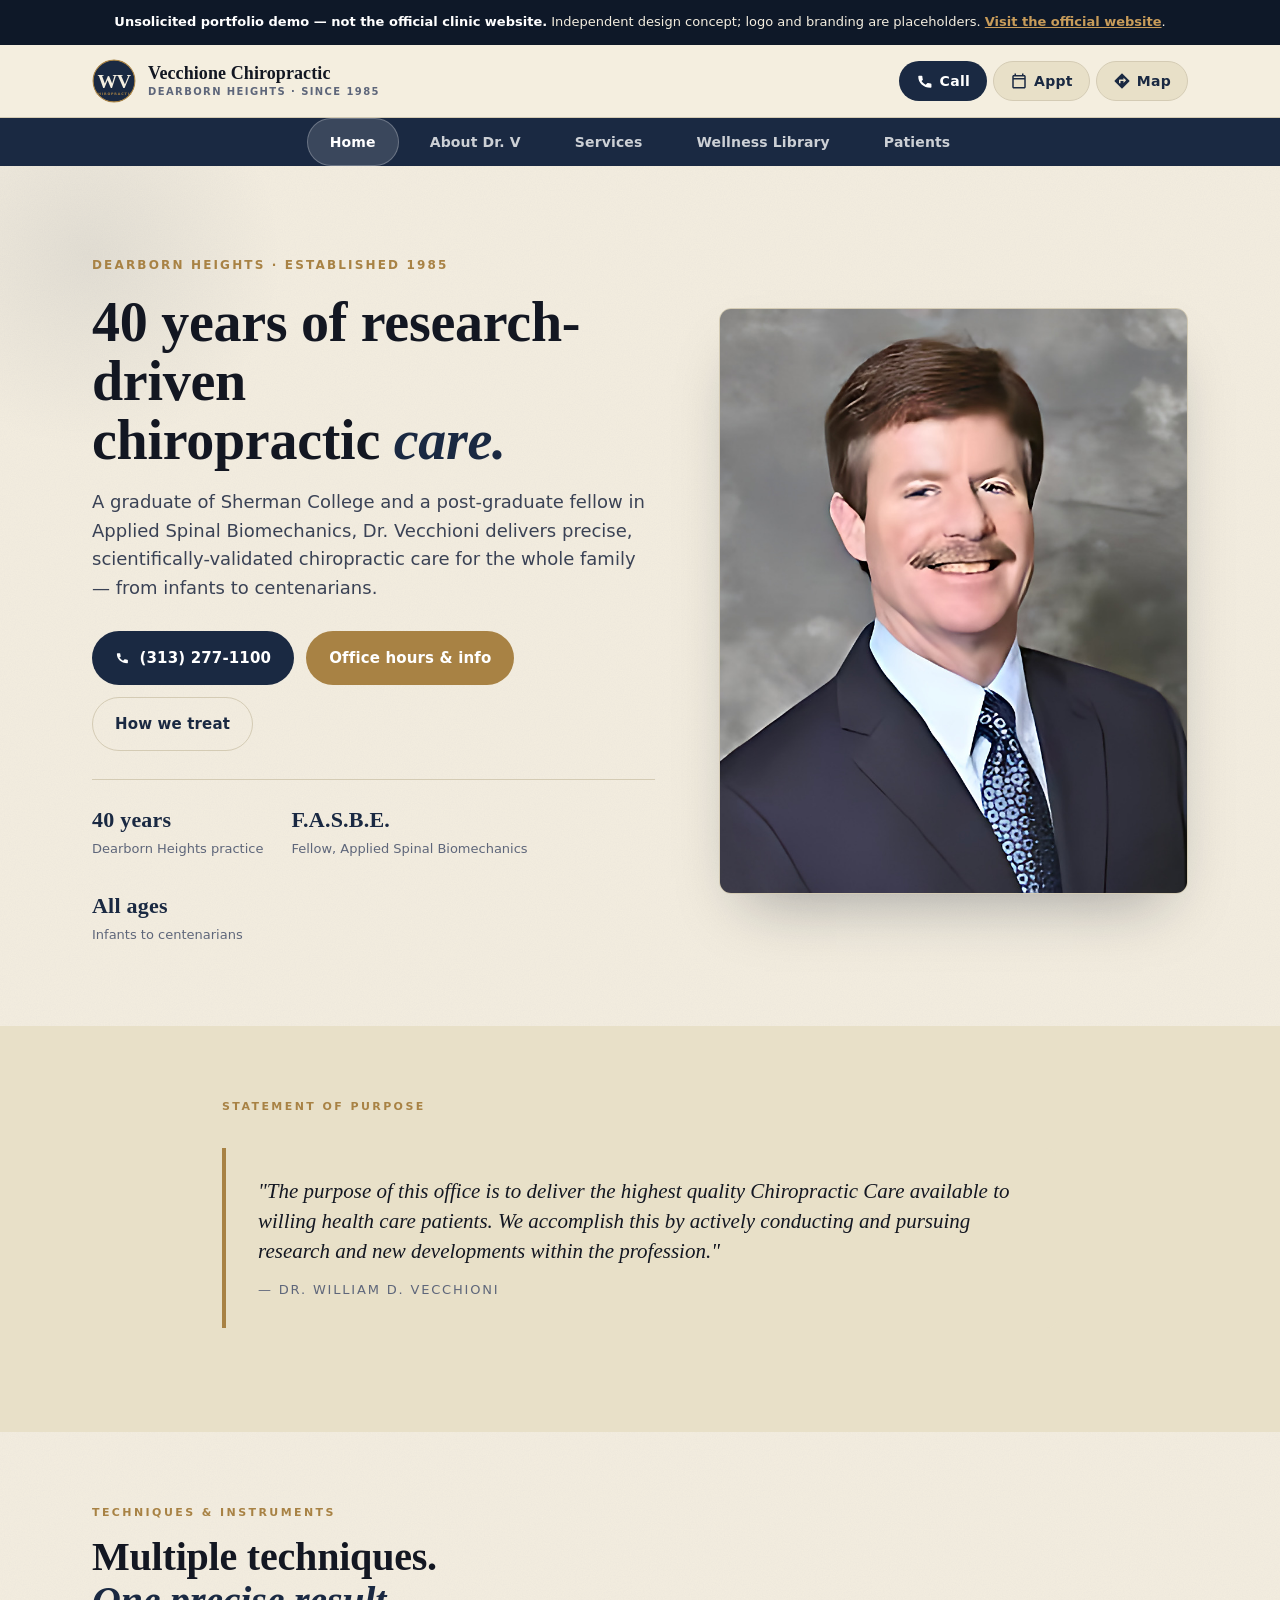
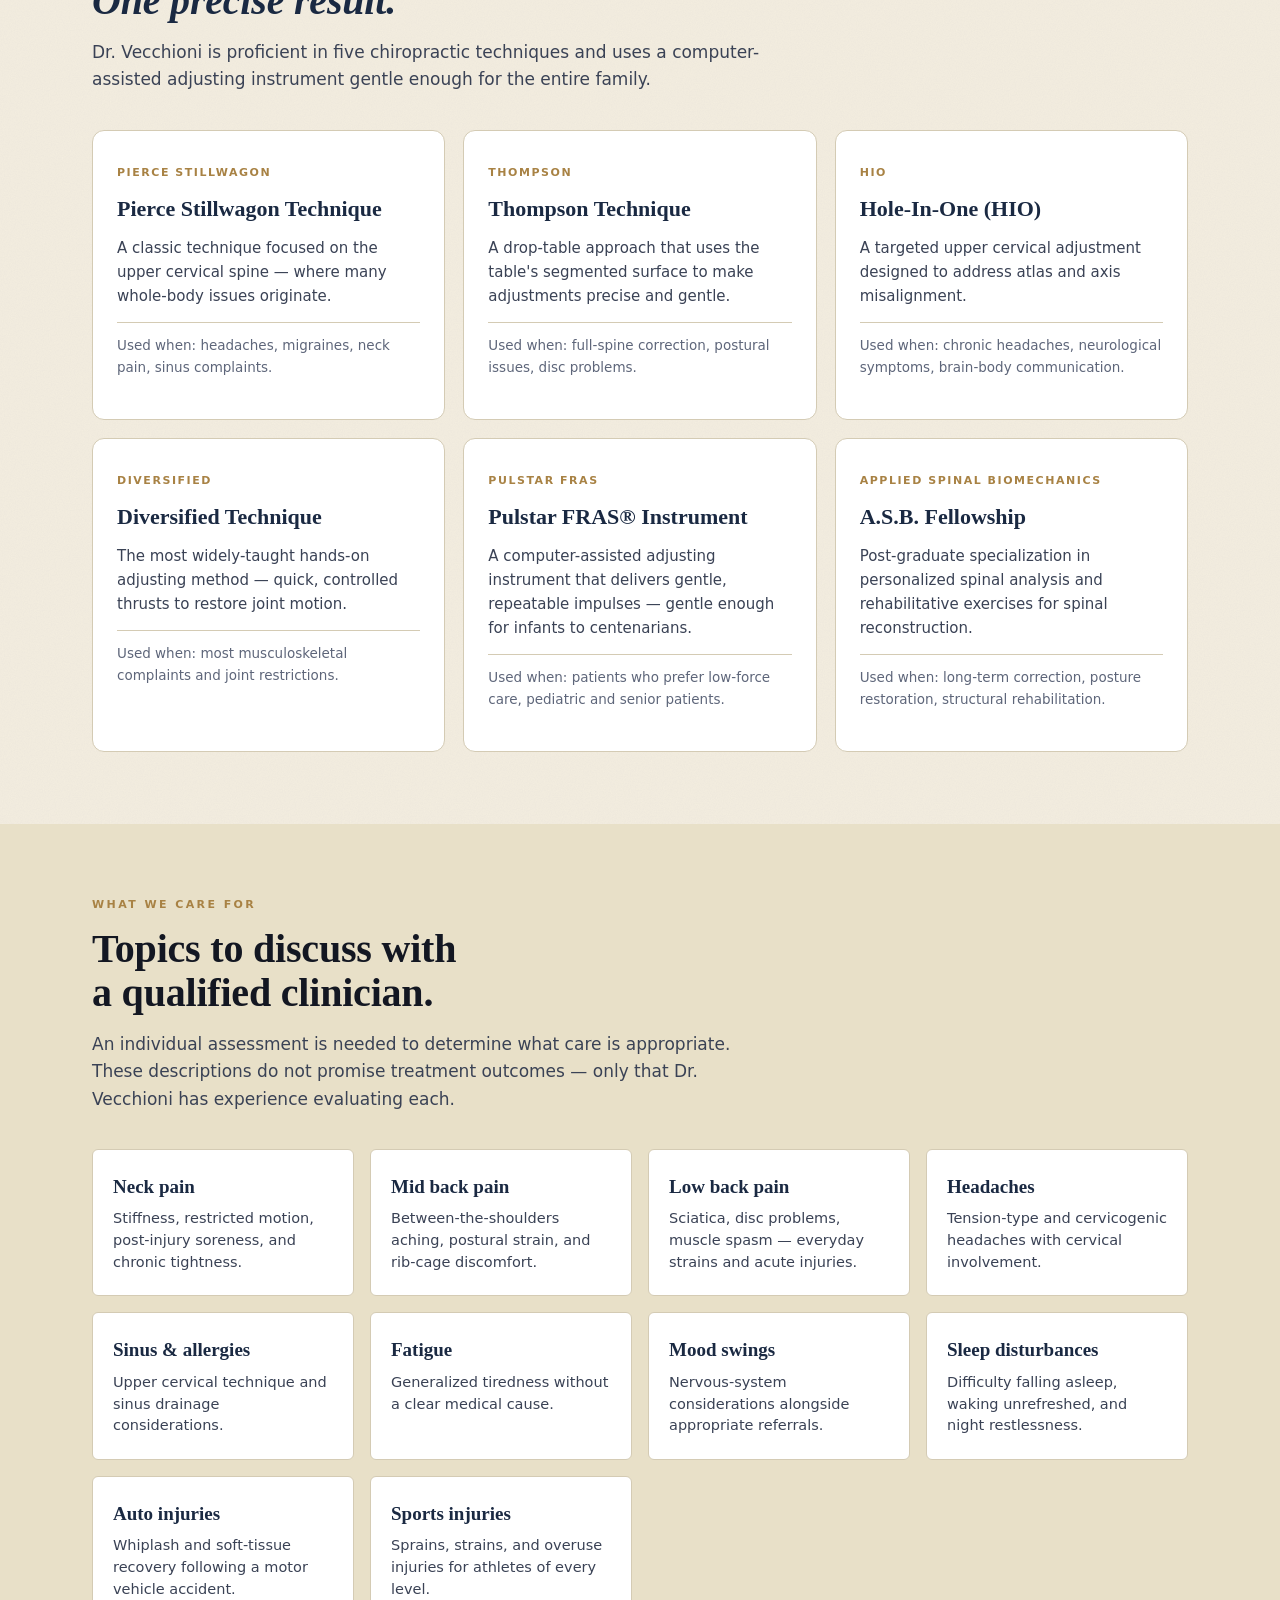
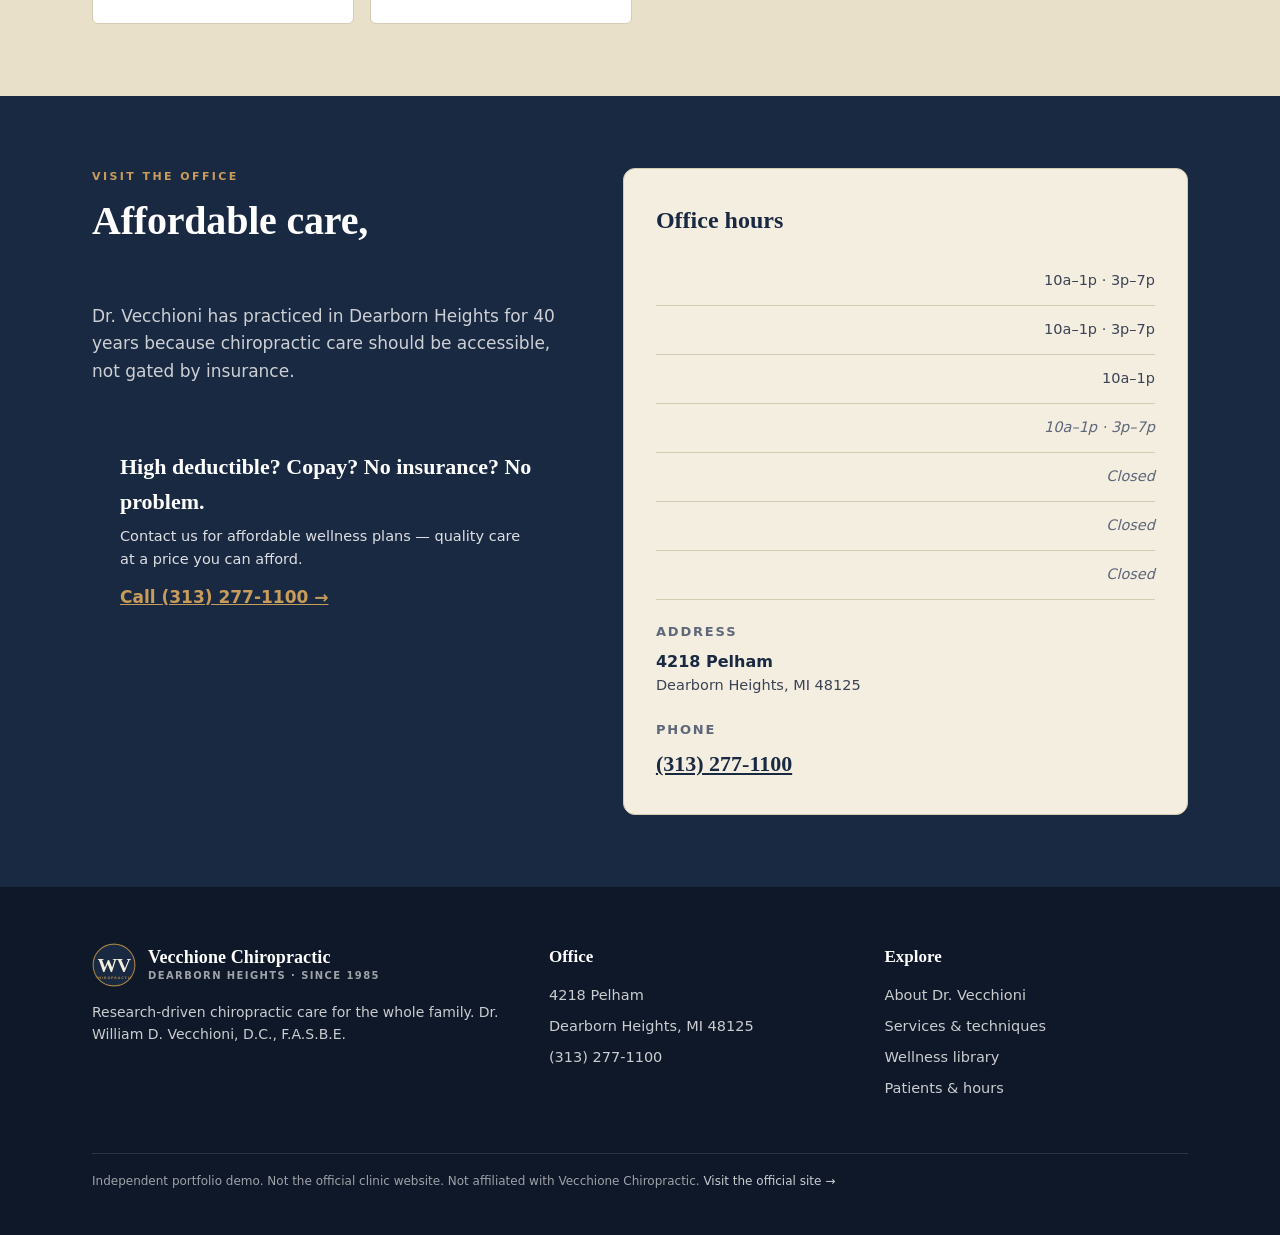
==== index.html @ 7ef725e2 "Initial commit: Vecchione Chiropractic portfolio demo (13 pages, sharpened portrait)" ====
<!DOCTYPE html>
<html lang="en">
<head>
<meta charset="UTF-8" />
<meta name="viewport" content="width=device-width, initial-scale=1, viewport-fit=cover" />
<meta name="theme-color" content="#1a2942" />
<meta name="robots" content="noindex, nofollow" />
<meta name="description" content="Unsolicited portfolio demo for Vecchione Chiropractic in Dearborn Heights. Dr. William D. Vecchioni, D.C., F.A.S.B.E. — 40 years of research-driven chiropractic care. Not the official clinic website." />
<meta property="og:title" content="Portfolio demo — Vecchione Chiropractic · 40 years in Dearborn Heights" />
<meta property="og:description" content="Independent, unsolicited design concept. Not the official clinic website. No appointment or health information is collected." />
<meta property="og:type" content="website" />
<title>Portfolio demo — Vecchione Chiropractic · Dearborn Heights</title>
<link rel="icon" href="assets/wv-monogram.svg" type="image/svg+xml" />

<script type="application/ld+json">
{
  "@context": "https://schema.org",
  "@type": "WebPage",
  "name": "Unsolicited portfolio demo — Vecchione Chiropractic",
  "description": "Independent, unsolicited design concept. Not the official clinic website.",
  "about": {
    "@type": "MedicalClinic",
    "name": "Vecchione Chiropractic Clinic",
    "url": "https://vecchionichiropractic.com/",
    "address": {
      "@type": "PostalAddress",
      "streetAddress": "4218 Pelham",
      "addressLocality": "Dearborn Heights",
      "addressRegion": "MI",
      "postalCode": "48125"
    },
    "telephone": "+1-313-277-1100",
    "founder": { "@type": "Person", "name": "William D. Vecchioni" }
  }
}
</script>

<link rel="stylesheet" href="assets/site.css" />
</head>
<body data-page="home">
<a class="skip-link" href="#main">Skip to main content</a>

<aside class="demo-banner">
  <strong>Unsolicited portfolio demo — not the official clinic website.</strong>
  Independent design concept; logo and branding are placeholders.
  <a href="https://vecchionichiropractic.com/">Visit the official website</a>.
</aside>

<header class="top">
  <div class="wrap">
    <a class="brand" href="index.html" aria-label="Vecchione Chiropractic, home">
      <img class="mark" src="assets/wv-monogram.svg" alt="Vecchione Chiropractic" width="44" height="44" />
      <span class="name">Vecchione Chiropractic<small>Dearborn Heights · Since 1985</small></span>
    </a>
    <nav class="header-icons" aria-label="Primary actions">
      <a class="hi primary" href="tel:+131****1100" aria-label="Call (313) 277-1100">
        <svg viewBox="0 0 24 24" aria-hidden="true"><path fill="currentColor" d="M6.6 10.8c1.4 2.7 3.6 4.9 6.3 6.3l2.1-2.1c.3-.3.7-.4 1-.2 1.1.4 2.4.6 3.6.6.6 0 1 .4 1 1V20c0 .6-.4 1-1 1C9.6 21 3 14.4 3 6c0-.6.4-1 1-1h3.5c.6 0 1 .4 1 1 0 1.3.2 2.5.6 3.6.1.4 0 .7-.2 1l-2.3 2.2z"/></svg>
        <span>Call</span>
      </a>
      <a class="hi" href="patient-resources.html" aria-label="Appointment information">
        <svg viewBox="0 0 24 24" aria-hidden="true"><path fill="currentColor" d="M19 4h-1V2h-2v2H8V2H6v2H5c-1.1 0-2 .9-2 2v14c0 1.1.9 2 2 2h14c1.1 0 2-.9 2-2V6c0-1.1-.9-2-2-2zm0 16H5V10h14v10zM5 8V6h14v2H5z"/></svg>
        <span>Appt</span>
      </a>
      <a class="hi" href="https://maps.google.com/?q=4218+Pelham+Dearborn+Heights+MI+48125" rel="noopener" aria-label="Directions">
        <svg viewBox="0 0 24 24" aria-hidden="true"><path fill="currentColor" d="M21.7 11.3l-9-9c-.4-.4-1-.4-1.4 0l-9 9c-.4.4-.4 1 0 1.4l9 9c.4.4 1 .4 1.4 0l9-9c.4-.4.4-1 0-1.4zM14 14.5V12h-4v3H8v-4c0-.6.4-1 1-1h5V7.5l3.5 3.5-3.5 3.5z"/></svg>
        <span>Map</span>
      </a>
    </nav>
  </div>
</header>

<nav class="topnav" aria-label="Sections">
  <div class="wrap">
    <a href="index.html" data-nav="home">Home</a>
    <a href="meet-the-doctor.html" data-nav="about">About Dr. V</a>
    <a href="services.html" data-nav="services">Services</a>
    <a href="library-index.html" data-nav="library">Wellness Library</a>
    <a href="patient-resources.html" data-nav="patients">Patients</a>
  </div>
</nav>

<main id="main" tabindex="-1">

<!-- HERO -->
<section class="hero" id="top">
  <div class="wrap">
    <div>
      <p class="eyebrow">Dearborn Heights · Established 1985</p>
      <h1>40 years of research-driven<br>chiropractic <em>care.</em></h1>
      <p class="lede">A graduate of Sherman College and a post-graduate fellow in Applied Spinal Biomechanics, Dr. Vecchioni delivers precise, scientifically-validated chiropractic care for the whole family — from infants to centenarians.</p>

      <div class="ctas">
        <a class="btn btn-call" href="tel:+131****1100">
          <svg viewBox="0 0 24 24" aria-hidden="true" style="width:1em;height:1em;vertical-align:-.18em;margin-right:.1em;fill:currentColor;"><path d="M6.6 10.8c1.4 2.7 3.6 4.9 6.3 6.3l2.1-2.1c.3-.3.7-.4 1-.2 1.1.4 2.4.6 3.6.6.6 0 1 .4 1 1V20c0 .6-.4 1-1 1C9.6 21 3 14.4 3 6c0-.6.4-1 1-1h3.5c.6 0 1 .4 1 1 0 1.3.2 2.5.6 3.6.1.4 0 .7-.2 1l-2.3 2.2z"/></svg>
          (313) 277-1100
        </a>
        <a class="btn btn-book" href="patient-resources.html">Office hours & info</a>
        <a class="btn btn-ghost" href="services.html">How we treat</a>
      </div>

      <div class="meta">
        <span><strong>40 years</strong>Dearborn Heights practice</span>
        <span><strong>F.A.S.B.E.</strong>Fellow, Applied Spinal Biomechanics</span>
        <span><strong>All ages</strong>Infants to centenarians</span>
      </div>
    </div>

    <figure class="portrait" aria-label="Dr. William D. Vecchioni, D.C., F.A.S.B.E.">
      <img src="assets/vecchioni-final.jpg" alt="Dr. William D. Vecchioni, D.C., F.A.S.B.E." width="800" height="1000" fetchpriority="high" />
    </figure>
  </div>
</section>

<!-- STATEMENT -->
<section class="alt">
  <div class="wrap" style="max-width:880px;">
    <p class="eyebrow">Statement of purpose</p>
    <div class="statement">
      "The purpose of this office is to deliver the highest quality Chiropractic Care available to willing health care patients. We accomplish this by actively conducting and pursuing research and new developments within the profession."
      <cite>— Dr. William D. Vecchioni</cite>
    </div>
  </div>
</section>

<!-- TECHNIQUES -->
<section>
  <div class="wrap">
    <p class="eyebrow">Techniques &amp; instruments</p>
    <h2>Multiple techniques.<br><em>One precise result.</em></h2>
    <p class="lede">Dr. Vecchioni is proficient in five chiropractic techniques and uses a computer-assisted adjusting instrument gentle enough for the entire family.</p>

    <div class="tech-grid">
      <article class="tech">
        <span class="tag">Pierce Stillwagon</span>
        <h3>Pierce Stillwagon Technique</h3>
        <p>A classic technique focused on the upper cervical spine — where many whole-body issues originate.</p>
        <p class="why">Used when: headaches, migraines, neck pain, sinus complaints.</p>
      </article>
      <article class="tech">
        <span class="tag">Thompson</span>
        <h3>Thompson Technique</h3>
        <p>A drop-table approach that uses the table's segmented surface to make adjustments precise and gentle.</p>
        <p class="why">Used when: full-spine correction, postural issues, disc problems.</p>
      </article>
      <article class="tech">
        <span class="tag">HIO</span>
        <h3>Hole-In-One (HIO)</h3>
        <p>A targeted upper cervical adjustment designed to address atlas and axis misalignment.</p>
        <p class="why">Used when: chronic headaches, neurological symptoms, brain-body communication.</p>
      </article>
      <article class="tech">
        <span class="tag">Diversified</span>
        <h3>Diversified Technique</h3>
        <p>The most widely-taught hands-on adjusting method — quick, controlled thrusts to restore joint motion.</p>
        <p class="why">Used when: most musculoskeletal complaints and joint restrictions.</p>
      </article>
      <article class="tech">
        <span class="tag">Pulstar FRAS</span>
        <h3>Pulstar FRAS® Instrument</h3>
        <p>A computer-assisted adjusting instrument that delivers gentle, repeatable impulses — gentle enough for infants to centenarians.</p>
        <p class="why">Used when: patients who prefer low-force care, pediatric and senior patients.</p>
      </article>
      <article class="tech">
        <span class="tag">Applied Spinal Biomechanics</span>
        <h3>A.S.B. Fellowship</h3>
        <p>Post-graduate specialization in personalized spinal analysis and rehabilitative exercises for spinal reconstruction.</p>
        <p class="why">Used when: long-term correction, posture restoration, structural rehabilitation.</p>
      </article>
    </div>
  </div>
</section>

<!-- CONDITIONS -->
<section class="alt" id="conditions">
  <div class="wrap">
    <p class="eyebrow">What we care for</p>
    <h2>Topics to discuss with<br>a qualified clinician.</h2>
    <p class="lede">An individual assessment is needed to determine what care is appropriate. These descriptions do not promise treatment outcomes — only that Dr. Vecchioni has experience evaluating each.</p>

    <div class="condition-grid">
      <article class="condition"><h3>Neck pain</h3><p>Stiffness, restricted motion, post-injury soreness, and chronic tightness.</p></article>
      <article class="condition"><h3>Mid back pain</h3><p>Between-the-shoulders aching, postural strain, and rib-cage discomfort.</p></article>
      <article class="condition"><h3>Low back pain</h3><p>Sciatica, disc problems, muscle spasm — everyday strains and acute injuries.</p></article>
      <article class="condition"><h3>Headaches</h3><p>Tension-type and cervicogenic headaches with cervical involvement.</p></article>
      <article class="condition"><h3>Sinus &amp; allergies</h3><p>Upper cervical technique and sinus drainage considerations.</p></article>
      <article class="condition"><h3>Fatigue</h3><p>Generalized tiredness without a clear medical cause.</p></article>
      <article class="condition"><h3>Mood swings</h3><p>Nervous-system considerations alongside appropriate referrals.</p></article>
      <article class="condition"><h3>Sleep disturbances</h3><p>Difficulty falling asleep, waking unrefreshed, and night restlessness.</p></article>
      <article class="condition"><h3>Auto injuries</h3><p>Whiplash and soft-tissue recovery following a motor vehicle accident.</p></article>
      <article class="condition"><h3>Sports injuries</h3><p>Sprains, strains, and overuse injuries for athletes of every level.</p></article>
    </div>
  </div>
</section>

<!-- VISIT -->
<section class="visit dark">
  <div class="wrap">
    <div>
      <p class="eyebrow">Visit the office</p>
      <h2>Affordable care,<br><em>regardless of coverage.</em></h2>
      <p class="lede">Dr. Vecchioni has practiced in Dearborn Heights for 40 years because chiropractic care should be accessible, not gated by insurance.</p>

      <div class="affordability">
        <strong>High deductible? Copay? No insurance? No problem.</strong>
        <p>Contact us for affordable wellness plans — quality care at a price you can afford.</p>
        <a href="tel:+131****1100">Call (313) 277-1100 →</a>
      </div>
    </div>

    <div class="hours-card">
      <h3>Office hours</h3>
      <div class="hours-row"><span class="day">Monday</span><span class="time">10a–1p · 3p–7p</span></div>
      <div class="hours-row"><span class="day">Tuesday</span><span class="time">10a–1p · 3p–7p</span></div>
      <div class="hours-row"><span class="day">Wednesday</span><span class="time">10a–1p</span></div>
      <div class="hours-row closed"><span class="day">Thursday</span><span class="time">10a–1p · 3p–7p</span></div>
      <div class="hours-row closed"><span class="day">Friday</span><span class="time">Closed</span></div>
      <div class="hours-row closed"><span class="day">Saturday</span><span class="time">Closed</span></div>
      <div class="hours-row closed"><span class="day">Sunday</span><span class="time">Closed</span></div>

      <p style="margin: 22px 0 6px; font-size: 13px; font-weight: 700; letter-spacing: .14em; text-transform: uppercase; color: var(--c-muted);">Address</p>
      <p style="margin: 0; font-size: 16px; color: var(--c-navy); font-weight: 700;">4218 Pelham</p>
      <p style="margin: 0; font-size: 14.5px; color: var(--c-ink-soft);">Dearborn Heights, MI 48125</p>

      <p style="margin: 22px 0 6px; font-size: 13px; font-weight: 700; letter-spacing: .14em; text-transform: uppercase; color: var(--c-muted);">Phone</p>
      <p style="margin: 0;"><a href="tel:+131****1100" style="font-family: var(--serif); font-size: 22px; font-weight: 600; color: var(--c-navy);">(313) 277-1100</a></p>
    </div>
  </div>
</section>

</main>

<footer>
  <div class="wrap">
    <div>
      <a class="brand" href="index.html" style="margin-bottom: 14px;">
        <img class="mark" src="assets/wv-monogram.svg" alt="" width="44" height="44" />
        <span class="name">Vecchione Chiropractic<small>Dearborn Heights · Since 1985</small></span>
      </a>
      <p style="margin: 14px 0 0; font-size: 14px;">Research-driven chiropractic care for the whole family. Dr. William D. Vecchioni, D.C., F.A.S.B.E.</p>
    </div>
    <div>
      <h4>Office</h4>
      <ul>
        <li>4218 Pelham</li>
        <li>Dearborn Heights, MI 48125</li>
        <li><a href="tel:+131****1100">(313) 277-1100</a></li>
      </ul>
    </div>
    <div>
      <h4>Explore</h4>
      <ul>
        <li><a href="meet-the-doctor.html">About Dr. Vecchioni</a></li>
        <li><a href="services.html">Services &amp; techniques</a></li>
        <li><a href="library-index.html">Wellness library</a></li>
        <li><a href="patient-resources.html">Patients &amp; hours</a></li>
      </ul>
    </div>
    <p class="small">Independent portfolio demo. Not the official clinic website. Not affiliated with Vecchione Chiropractic. <a href="https://vecchionichiropractic.com/">Visit the official site →</a></p>
  </div>
</footer>

</body>
</html>
---- assets/site.css ----
/* ===========================================================
   VECCHIONE CHIROPRACTIC — portfolio demo
   Palette: navy + cream + brass
   Idea: research-forward, clinical precision, warm heritage tone.
   =========================================================== */
:root {
  --c-navy:        #1a2942;
  --c-navy-deep:   #0e1828;
  --c-navy-soft:   #2c3e60;
  --c-cream:       #f4eee0;
  --c-cream-2:     #e8e0c8;
  --c-cream-3:     #d8ceac;
  --c-ink:         #131722;
  --c-ink-soft:    #3a4255;
  --c-muted:       #5e667a;
  --c-line:        #d4cbb4;
  --c-brass:       #a88244;
  --c-brass-light: #c89c5a;
  --c-rust:        #9c4423;
  --r: 6px;
  --r-lg: 12px;
  --max: 1140px;
  --serif: "Cormorant Garamond", "Garamond", Georgia, serif;
  --sans:  "Inter", -apple-system, BlinkMacSystemFont, "Segoe UI", system-ui, sans-serif;
}
* { box-sizing: border-box; }
html { -webkit-text-size-adjust: 100%; scroll-behavior: smooth; }
body {
  margin: 0;
  font-family: var(--sans);
  background: var(--c-cream);
  color: var(--c-ink);
  line-height: 1.6;
  font-size: 17px;
  background-image: url("data:image/svg+xml;utf8,<svg xmlns='http://www.w3.org/2000/svg' width='240' height='240'><filter id='n'><feTurbulence type='fractalNoise' baseFrequency='0.85' numOctaves='2' stitchTiles='stitch'/><feColorMatrix values='0 0 0 0 0.10 0 0 0 0 0.10 0 0 0 0 0.14 0 0 0 0.04 0'/></filter><rect width='240' height='240' filter='url(%23n)'/></svg>");
}
img { max-width: 100%; height: auto; display: block; }
a { color: var(--c-navy); }
button { font: inherit; cursor: pointer; }

.wrap { max-width: var(--max); margin: 0 auto; padding: 0 22px; }

/* ===========================================================
   Header — phone-CTA visible up top
   =========================================================== */
header.top {
  background: var(--c-cream);
  border-bottom: 1px solid var(--c-line);
  position: sticky; top: 0; z-index: 50;
  backdrop-filter: blur(8px);
  -webkit-backdrop-filter: blur(8px);
  background: rgba(244, 238, 224, 0.94);
}
header.top .wrap {
  display: flex; align-items: center; justify-content: space-between;
  padding: 14px 22px;
  gap: 14px;
}
.brand { display: flex; align-items: center; gap: 12px; text-decoration: none; color: var(--c-ink); min-width: 0; }
.brand .name {
  font-family: var(--serif);
  font-size: 18px;
  font-weight: 600;
  line-height: 1.05;
  letter-spacing: .005em;
}
.brand .name small {
  display: block;
  font-family: var(--sans);
  font-size: 10px;
  font-weight: 700;
  letter-spacing: .14em;
  text-transform: uppercase;
  color: var(--c-muted);
  margin-top: 4px;
}
.brand .mark { flex-shrink: 0; border-radius: 50%; }

/* Header action icons (Call / Appt / Map) — slim pill row on mobile */
.header-icons { display: flex; gap: 6px; align-items: center; }
.hi {
  display: inline-flex; align-items: center; gap: 6px;
  padding: 8px 12px;
  border-radius: 999px;
  background: var(--c-cream-2);
  border: 1px solid var(--c-line);
  color: var(--c-navy);
  text-decoration: none;
  font-weight: 700;
  font-size: 13px;
  letter-spacing: .02em;
  white-space: nowrap;
  transition: background .12s ease, transform .12s ease;
}
.hi:hover { background: var(--c-cream-3); }
.hi:active { transform: translateY(1px); }
.hi.primary { background: var(--c-navy); color: #fff; border-color: transparent; }
.hi.primary:hover { background: var(--c-navy-deep); }
.hi svg { width: 16px; height: 16px; display: block; }
.hi span { line-height: 1; }
@media (min-width: 540px) {
  .hi { padding: 10px 16px; font-size: 14px; }
  .hi svg { width: 18px; height: 18px; }
}

/* ===========================================================
   Top nav — navy pills below the header
   =========================================================== */
.topnav {
  background: var(--c-navy);
  color: #fff;
}
.topnav .wrap {
  display: flex;
  align-items: center;
  justify-content: center;
  gap: 4px;
  padding: 0 22px;
  flex-wrap: wrap;
}
.topnav a[data-nav] {
  display: inline-block;
  padding: 10px 18px;
  margin: 0 2px;
  border-radius: 999px;
  font-weight: 600;
  font-size: 13.5px;
  letter-spacing: .01em;
  color: rgba(255,255,255,.78);
  text-decoration: none;
  border: 1px solid transparent;
  transition: background .12s ease, color .12s ease;
}
.topnav a[data-nav]:hover { color: #fff; background: rgba(255,255,255,.08); }
@media (min-width: 760px) {
  .topnav a[data-nav] { padding: 12px 22px; font-size: 14px; }
}
body[data-page="home"] .topnav a[data-nav="home"],
body[data-page="about"] .topnav a[data-nav="about"],
body[data-page="services"] .topnav a[data-nav="services"],
body[data-page="conditions"] .topnav a[data-nav="conditions"],
body[data-page="library"] .topnav a[data-nav="library"],
body[data-page="patients"] .topnav a[data-nav="patients"] {
  color: #fff;
  background: rgba(255,255,255,.14);
  border-color: rgba(255,255,255,.25);
}

/* ===========================================================
   Hero — patient pain point, click-to-call, doctor portrait
   =========================================================== */
.hero {
  padding: 64px 0 50px;
  position: relative;
  overflow: hidden;
}
.hero::before {
  content: "";
  position: absolute;
  top: -120px; left: -120px;
  width: 420px; height: 420px;
  background: radial-gradient(circle, rgba(26,41,66,0.08), transparent 65%);
  pointer-events: none;
}
.hero .wrap {
  display: grid; gap: 50px;
  align-items: center;
  position: relative;
}
@media (min-width: 880px) {
  .hero .wrap { grid-template-columns: 1.2fr 1fr; gap: 64px; }
  .hero { padding: 90px 0 80px; }
}
.hero .eyebrow {
  font-size: 12px; font-weight: 700;
  letter-spacing: .18em; text-transform: uppercase;
  color: var(--c-brass);
  margin: 0 0 18px;
}
.hero h1 {
  font-family: var(--serif);
  font-weight: 600;
  font-size: clamp(36px, 5.5vw, 56px);
  line-height: 1.05;
  margin: 0 0 18px;
  color: var(--c-ink);
  letter-spacing: -.005em;
}
.hero h1 em { font-style: italic; color: var(--c-navy); }
.hero .lede {
  font-size: 18px;
  color: var(--c-ink-soft);
  margin: 0 0 28px;
  max-width: 36em;
}
.ctas {
  display: flex; flex-wrap: wrap; gap: 12px;
  margin-bottom: 28px;
}
.btn {
  display: inline-flex; align-items: center; gap: 8px;
  padding: 14px 22px;
  border-radius: 999px;
  font-weight: 700;
  font-size: 15px;
  letter-spacing: .01em;
  text-decoration: none;
  border: 1px solid transparent;
  transition: background .12s ease, transform .12s ease, color .12s ease, border-color .12s ease;
}
.btn:active { transform: translateY(1px); }
.btn-call { background: var(--c-navy); color: #fff; }
.btn-call:hover { background: var(--c-navy-deep); }
.btn-book { background: var(--c-brass); color: #fff; }
.btn-book:hover { background: var(--c-rust); }
.btn-ghost { background: transparent; color: var(--c-navy); border-color: var(--c-line); }
.btn-ghost:hover { background: var(--c-cream-2); border-color: var(--c-cream-3); }

.meta {
  display: flex; gap: 28px; flex-wrap: wrap;
  padding-top: 22px;
  border-top: 1px solid var(--c-line);
  margin-top: 8px;
}
.meta span { display: block; font-size: 13px; color: var(--c-muted); }
.meta strong {
  display: block;
  font-family: var(--serif);
  font-size: 22px;
  font-weight: 600;
  color: var(--c-navy);
  margin-bottom: 2px;
  letter-spacing: .01em;
}

.portrait {
  margin: 0;
  border-radius: var(--r-lg);
  overflow: hidden;
  border: 1px solid var(--c-line);
  background: var(--c-cream-2);
  box-shadow: 0 30px 60px -25px rgba(14, 24, 40, 0.35);
}
.portrait img { width: 100%; height: 100%; object-fit: cover; aspect-ratio: 4 / 5; }

/* ===========================================================
   Generic section
   =========================================================== */
section { padding: 72px 0; }
section.alt { background: var(--c-cream-2); }
section.dark { background: var(--c-navy); color: var(--c-cream); }
section.dark h2 { color: #fff; }
section.dark .eyebrow { color: var(--c-brass-light); }
section.dark .lede { color: rgba(255,255,255,.78); }

.eyebrow {
  font-size: 11px; font-weight: 700;
  letter-spacing: .22em; text-transform: uppercase;
  color: var(--c-brass);
  margin: 0 0 14px;
}
h2 {
  font-family: var(--serif);
  font-weight: 600;
  font-size: clamp(28px, 3.6vw, 40px);
  line-height: 1.1;
  margin: 0 0 16px;
  letter-spacing: -.005em;
}
h2 em { font-style: italic; color: var(--c-navy); }
.lede {
  font-size: 17px;
  color: var(--c-ink-soft);
  margin: 0 0 36px;
  max-width: 40em;
}

/* ===========================================================
   Conditions grid
   =========================================================== */
.condition-grid {
  display: grid;
  grid-template-columns: repeat(2, 1fr);
  gap: 16px;
}
@media (min-width: 720px) { .condition-grid { grid-template-columns: repeat(3, 1fr); } }
@media (min-width: 980px) { .condition-grid { grid-template-columns: repeat(4, 1fr); } }
.condition {
  background: #fff;
  border: 1px solid var(--c-line);
  border-radius: var(--r);
  padding: 22px 20px;
  transition: border-color .12s ease, transform .12s ease;
}
.condition:hover { border-color: var(--c-brass); transform: translateY(-2px); }
.condition h3 {
  margin: 0 0 6px;
  font-family: var(--serif);
  font-size: 19px;
  font-weight: 600;
  color: var(--c-navy);
}
.condition p {
  margin: 0;
  font-size: 14.5px;
  color: var(--c-ink-soft);
  line-height: 1.5;
}

/* ===========================================================
   Technique cards (services)
   =========================================================== */
.tech-grid {
  display: grid;
  grid-template-columns: 1fr;
  gap: 18px;
}
@media (min-width: 720px) { .tech-grid { grid-template-columns: repeat(2, 1fr); } }
@media (min-width: 980px) { .tech-grid { grid-template-columns: repeat(3, 1fr); } }
.tech {
  background: #fff;
  border: 1px solid var(--c-line);
  border-radius: var(--r-lg);
  padding: 26px 24px;
}
.tech .tag {
  display: inline-block;
  font-size: 11px; font-weight: 700;
  letter-spacing: .14em; text-transform: uppercase;
  color: var(--c-brass);
  margin-bottom: 10px;
}
.tech h3 {
  margin: 0 0 10px;
  font-family: var(--serif);
  font-size: 22px;
  font-weight: 600;
  color: var(--c-navy);
}
.tech p { margin: 0 0 14px; color: var(--c-ink-soft); font-size: 15px; }
.tech .why {
  font-size: 13.5px;
  color: var(--c-muted);
  border-top: 1px solid var(--c-line);
  padding-top: 12px;
  margin-top: 12px;
}

/* ===========================================================
   Visit / hours block
   =========================================================== */
.visit .wrap { display: grid; gap: 40px; align-items: start; }
@media (min-width: 880px) {
  .visit .wrap { grid-template-columns: 1fr 1.2fr; gap: 60px; align-items: start; }
}
.hours-card {
  background: var(--c-cream);
  border: 1px solid var(--c-line);
  border-radius: var(--r-lg);
  padding: 32px;
}
.hours-card h3 {
  margin: 0 0 18px;
  font-family: var(--serif);
  font-size: 24px;
  font-weight: 600;
  color: var(--c-navy);
}
.hours-row {
  display: flex; justify-content: space-between; align-items: center;
  padding: 12px 0;
  border-bottom: 1px solid var(--c-line);
}
.hours-row:last-child { border-bottom: 0; }
.hours-row .day { font-weight: 700; font-size: 15px; }
.hours-row .time { font-size: 14.5px; color: var(--c-ink-soft); }
.hours-row.closed .time { color: var(--c-muted); font-style: italic; }
.affordability {
  background: var(--c-navy);
  color: #fff;
  border-radius: var(--r-lg);
  padding: 28px;
  margin-top: 24px;
}
.affordability strong {
  display: block;
  font-family: var(--serif);
  font-size: 22px;
  margin-bottom: 6px;
}
.affordability p { margin: 0 0 12px; color: rgba(255,255,255,.85); font-size: 14.5px; }
.affordability a { color: var(--c-brass-light); font-weight: 700; }

/* ===========================================================
   Wellness library — landing
   =========================================================== */
.lib-grid {
  display: grid;
  grid-template-columns: repeat(2, 1fr);
  gap: 14px;
}
@media (min-width: 720px) { .lib-grid { grid-template-columns: repeat(3, 1fr); } }
@media (min-width: 980px) { .lib-grid { grid-template-columns: repeat(4, 1fr); } }
.lib-card {
  display: block;
  text-decoration: none;
  color: var(--c-ink);
  background: #fff;
  border: 1px solid var(--c-line);
  border-radius: var(--r);
  padding: 22px 20px;
  transition: border-color .12s ease, transform .12s ease;
}
.lib-card:hover { border-color: var(--c-brass); transform: translateY(-2px); }
.lib-card .topic { font-size: 11px; font-weight: 700; letter-spacing: .14em; text-transform: uppercase; color: var(--c-muted); margin-bottom: 8px; }
.lib-card h3 { margin: 0 0 6px; font-family: var(--serif); font-size: 18px; font-weight: 600; color: var(--c-navy); }
.lib-card p { margin: 0; font-size: 13.5px; color: var(--c-ink-soft); line-height: 1.45; }

/* ===========================================================
   Library page (single topic)
   =========================================================== */
.topic-hero {
  padding: 64px 0 36px;
  background: var(--c-cream);
  border-bottom: 1px solid var(--c-line);
}
.topic-hero .eyebrow { color: var(--c-brass); }
.topic-hero h1 {
  font-family: var(--serif);
  font-weight: 600;
  font-size: clamp(32px, 4.5vw, 44px);
  margin: 0 0 12px;
  color: var(--c-ink);
}
.topic-body { padding: 56px 0; }
.topic-body .wrap {
  display: grid;
  gap: 40px;
}
@media (min-width: 880px) {
  .topic-body .wrap { grid-template-columns: 1.4fr 1fr; gap: 60px; align-items: start; }
}
.topic-body h2 {
  font-family: var(--serif);
  font-size: 24px;
  margin: 28px 0 10px;
}
.topic-body h2:first-child { margin-top: 0; }
.topic-body p { font-size: 16px; color: var(--c-ink-soft); margin: 0 0 16px; }
.topic-body ul { padding-left: 18px; }
.topic-body li { margin-bottom: 8px; font-size: 16px; color: var(--c-ink-soft); }

.aside {
  background: #fff;
  border: 1px solid var(--c-line);
  border-radius: var(--r-lg);
  padding: 28px;
  position: sticky;
  top: 110px;
}
.aside h3 {
  font-family: var(--serif);
  font-size: 20px;
  font-weight: 600;
  margin: 0 0 8px;
  color: var(--c-navy);
}
.aside p { font-size: 14.5px; color: var(--c-ink-soft); margin: 0 0 18px; }

/* ===========================================================
   About / Meet the Doctor
   =========================================================== */
.about-hero {
  padding: 64px 0;
  background: var(--c-cream);
  border-bottom: 1px solid var(--c-line);
}
.about-hero .wrap {
  display: grid;
  gap: 40px;
  align-items: center;
}
@media (min-width: 880px) {
  .about-hero .wrap { grid-template-columns: 1fr 1.2fr; gap: 64px; }
}
.about-hero .portrait { aspect-ratio: 4 / 5; }
.about-hero h1 {
  font-family: var(--serif);
  font-weight: 600;
  font-size: clamp(32px, 4.5vw, 44px);
  margin: 8px 0 18px;
  color: var(--c-ink);
}
.about-hero .credentials {
  font-family: var(--sans);
  font-size: 13px;
  font-weight: 700;
  letter-spacing: .14em;
  text-transform: uppercase;
  color: var(--c-brass);
}
.about-hero p { font-size: 16.5px; color: var(--c-ink-soft); margin: 0 0 16px; }

.creds-grid {
  display: grid;
  grid-template-columns: 1fr;
  gap: 12px;
  margin-top: 22px;
}
@media (min-width: 720px) { .creds-grid { grid-template-columns: repeat(2, 1fr); } }
.cred {
  background: #fff;
  border: 1px solid var(--c-line);
  border-radius: var(--r);
  padding: 16px 18px;
}
.cred .label {
  display: block;
  font-size: 11px; font-weight: 700;
  letter-spacing: .14em; text-transform: uppercase;
  color: var(--c-muted);
  margin-bottom: 4px;
}
.cred .value {
  display: block;
  font-family: var(--serif);
  font-size: 18px;
  font-weight: 600;
  color: var(--c-navy);
}

.statement {
  background: var(--c-cream-2);
  border-left: 4px solid var(--c-brass);
  padding: 28px 32px;
  border-radius: 0 var(--r-lg) var(--r-lg) 0;
  margin: 32px 0;
  font-family: var(--serif);
  font-size: 21px;
  font-style: italic;
  line-height: 1.45;
  color: var(--c-ink);
}
.statement cite {
  display: block;
  font-family: var(--sans);
  font-style: normal;
  font-size: 13px;
  letter-spacing: .14em;
  text-transform: uppercase;
  color: var(--c-muted);
  margin-top: 14px;
}

/* ===========================================================
   Patient resources page
   =========================================================== */
.resource-grid {
  display: grid;
  grid-template-columns: 1fr;
  gap: 18px;
}
@media (min-width: 720px) { .resource-grid { grid-template-columns: repeat(2, 1fr); } }
.resource {
  background: #fff;
  border: 1px solid var(--c-line);
  border-radius: var(--r-lg);
  padding: 26px;
}
.resource h3 {
  font-family: var(--serif);
  font-size: 22px;
  font-weight: 600;
  margin: 0 0 10px;
  color: var(--c-navy);
}
.resource p { font-size: 14.5px; color: var(--c-ink-soft); margin: 0 0 12px; }

/* ===========================================================
   Reviews
   =========================================================== */
.review-grid {
  display: grid;
  grid-template-columns: 1fr;
  gap: 18px;
}
@media (min-width: 760px) { .review-grid { grid-template-columns: repeat(3, 1fr); } }
.review {
  background: #fff;
  border: 1px solid var(--c-line);
  border-radius: var(--r-lg);
  padding: 28px;
}
.review blockquote {
  margin: 0 0 16px;
  font-family: var(--serif);
  font-style: italic;
  font-size: 18px;
  line-height: 1.45;
  color: var(--c-ink);
}
.review cite {
  display: block;
  font-family: var(--sans);
  font-style: normal;
  font-size: 13px;
  font-weight: 700;
  letter-spacing: .08em;
  text-transform: uppercase;
  color: var(--c-brass);
}
.review .stars {
  color: var(--c-brass);
  letter-spacing: .05em;
  margin-bottom: 8px;
  font-size: 14px;
}

/* ===========================================================
   Footer
   =========================================================== */
footer {
  background: var(--c-navy-deep);
  color: rgba(255,255,255,.78);
  padding: 56px 0 32px;
  margin-top: 0;
}
footer h4 {
  font-family: var(--serif);
  font-weight: 600;
  font-size: 17px;
  color: #fff;
  margin: 0 0 14px;
}
footer a { color: rgba(255,255,255,.78); text-decoration: none; }
footer a:hover { color: #fff; text-decoration: underline; }
footer .wrap {
  display: grid;
  grid-template-columns: 1fr;
  gap: 32px;
}
@media (min-width: 760px) { footer .wrap { grid-template-columns: 1.4fr 1fr 1fr; } }
footer ul { list-style: none; padding: 0; margin: 0; }
footer li { margin-bottom: 8px; font-size: 14.5px; }
footer .small {
  grid-column: 1 / -1;
  font-size: 12px;
  color: rgba(255,255,255,.6);
  border-top: 1px solid rgba(255,255,255,.12);
  padding-top: 18px;
  margin-top: 12px;
}
footer .brand { color: #fff; }
footer .brand .name small { color: rgba(255,255,255,.6); }

/* ===========================================================
   Disclosure banner
   =========================================================== */
.demo-banner {
  background: var(--c-navy-deep);
  color: var(--c-cream);
  padding: 12px 22px;
  text-align: center;
  font-size: 13px;
}
.demo-banner strong { color: #fff; }
.demo-banner a { color: var(--c-brass-light); font-weight: 700; text-decoration: underline; }

/* ===========================================================
   Utilities
   =========================================================== */
.skip-link {
  position: fixed; top: 8px; left: 8px; z-index: 100;
  transform: translateY(-200%);
  background: var(--c-cream);
  padding: 12px 18px;
  border-radius: var(--r);
  border: 1px solid var(--c-line);
}
.skip-link:focus { transform: none; }
:focus-visible { outline: 3px solid var(--c-rust); outline-offset: 4px; }
.topnav :focus-visible, footer :focus-visible, .demo-banner :focus-visible { outline-color: #fff; }

/* ===========================================================
   Mobile (≤539px): stacked brand + 3-up action row, slim topnav
   =========================================================== */
@media (max-width: 539px) {
  header.top .wrap {
    flex-direction: column;
    align-items: stretch;
    gap: 10px;
    padding: 12px 16px 14px;
  }
  .brand { width: 100%; }
  .header-icons {
    display: grid;
    grid-template-columns: 1.4fr 1fr 1fr;
    gap: 8px;
    width: 100%;
    margin-top: 2px;
  }
  .header-icons .hi {
    justify-content: center;
    padding: 11px 8px;
    font-size: 13px;
    width: 100%;
  }
  .header-icons .hi svg { width: 16px; height: 16px; }
  .header-icons .hi span { display: inline; }
  .header-icons::before {
    content: "";
    grid-column: 1 / -1;
    height: 1px;
    background: var(--c-line);
    opacity: .7;
    margin: 2px 0 4px;
  }

  /* Mobile topnav: slim, single-row, compact pills, no text wrap */
  .topnav { padding: 8px 0; }
  .topnav .wrap {
    display: flex;
    justify-content: space-between;
    gap: 6px;
    padding: 0 12px;
  }
  .topnav .wrap > a[data-nav] {
    flex: 1;
    padding: 8px 4px;
    font-size: 12px;
    letter-spacing: .02em;
    white-space: nowrap;
    text-align: center;
    border-radius: 999px;
    margin: 0;
  }

  section { padding: 56px 0; }
  .hero { padding: 48px 0 36px; }
  .hero .meta { gap: 18px; }
  .meta strong { font-size: 20px; }
  .btn { padding: 14px 18px; }
  .condition-grid { grid-template-columns: 1fr 1fr; }
  .condition { padding: 18px 14px; }
  .condition h3 { font-size: 17px; }
  .condition p { font-size: 13.5px; }
  .lib-grid { grid-template-columns: 1fr 1fr; }
  .lib-card { padding: 18px 14px; }
  .lib-card h3 { font-size: 16px; }
  .statement { padding: 22px 24px; font-size: 18px; }
  .aside { position: static; }
}

@media (prefers-reduced-motion: reduce) {
  *, *::before, *::after { transition: none; animation: none; }
  html { scroll-behavior: auto; }
}
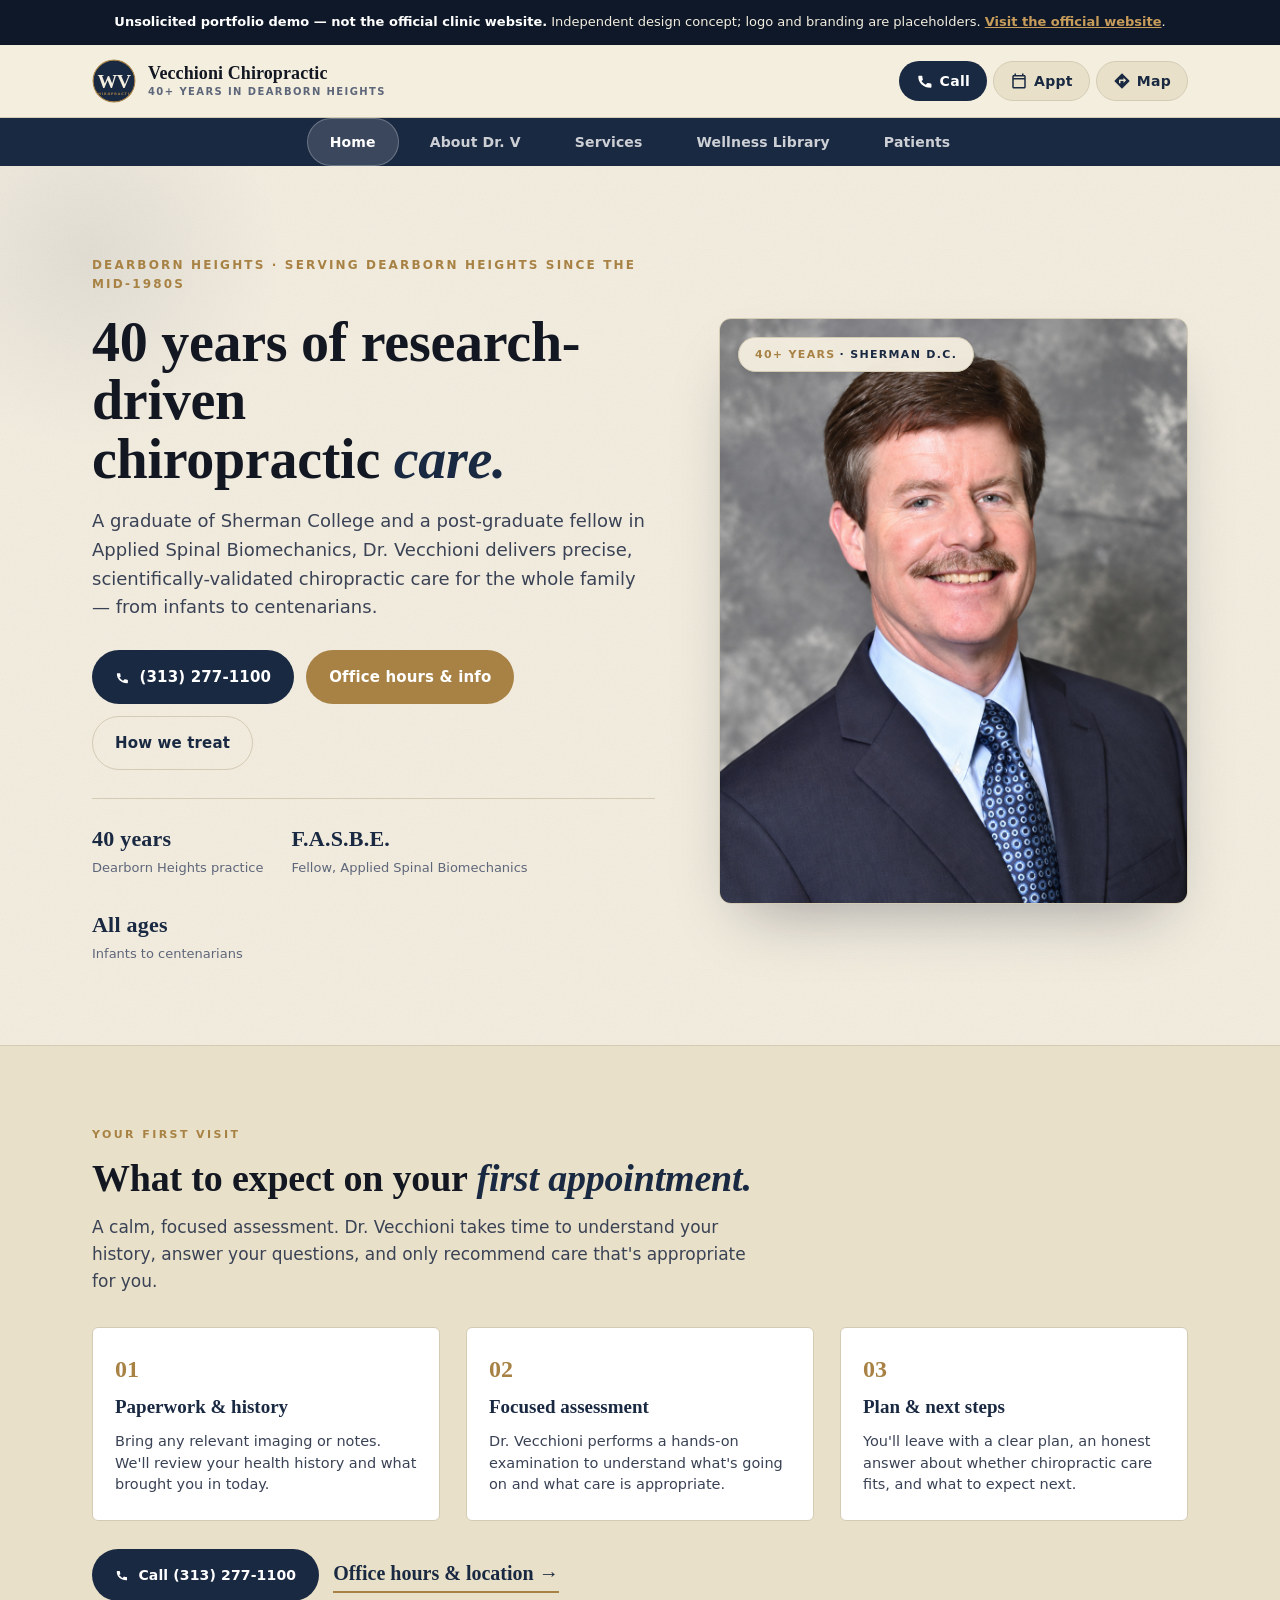
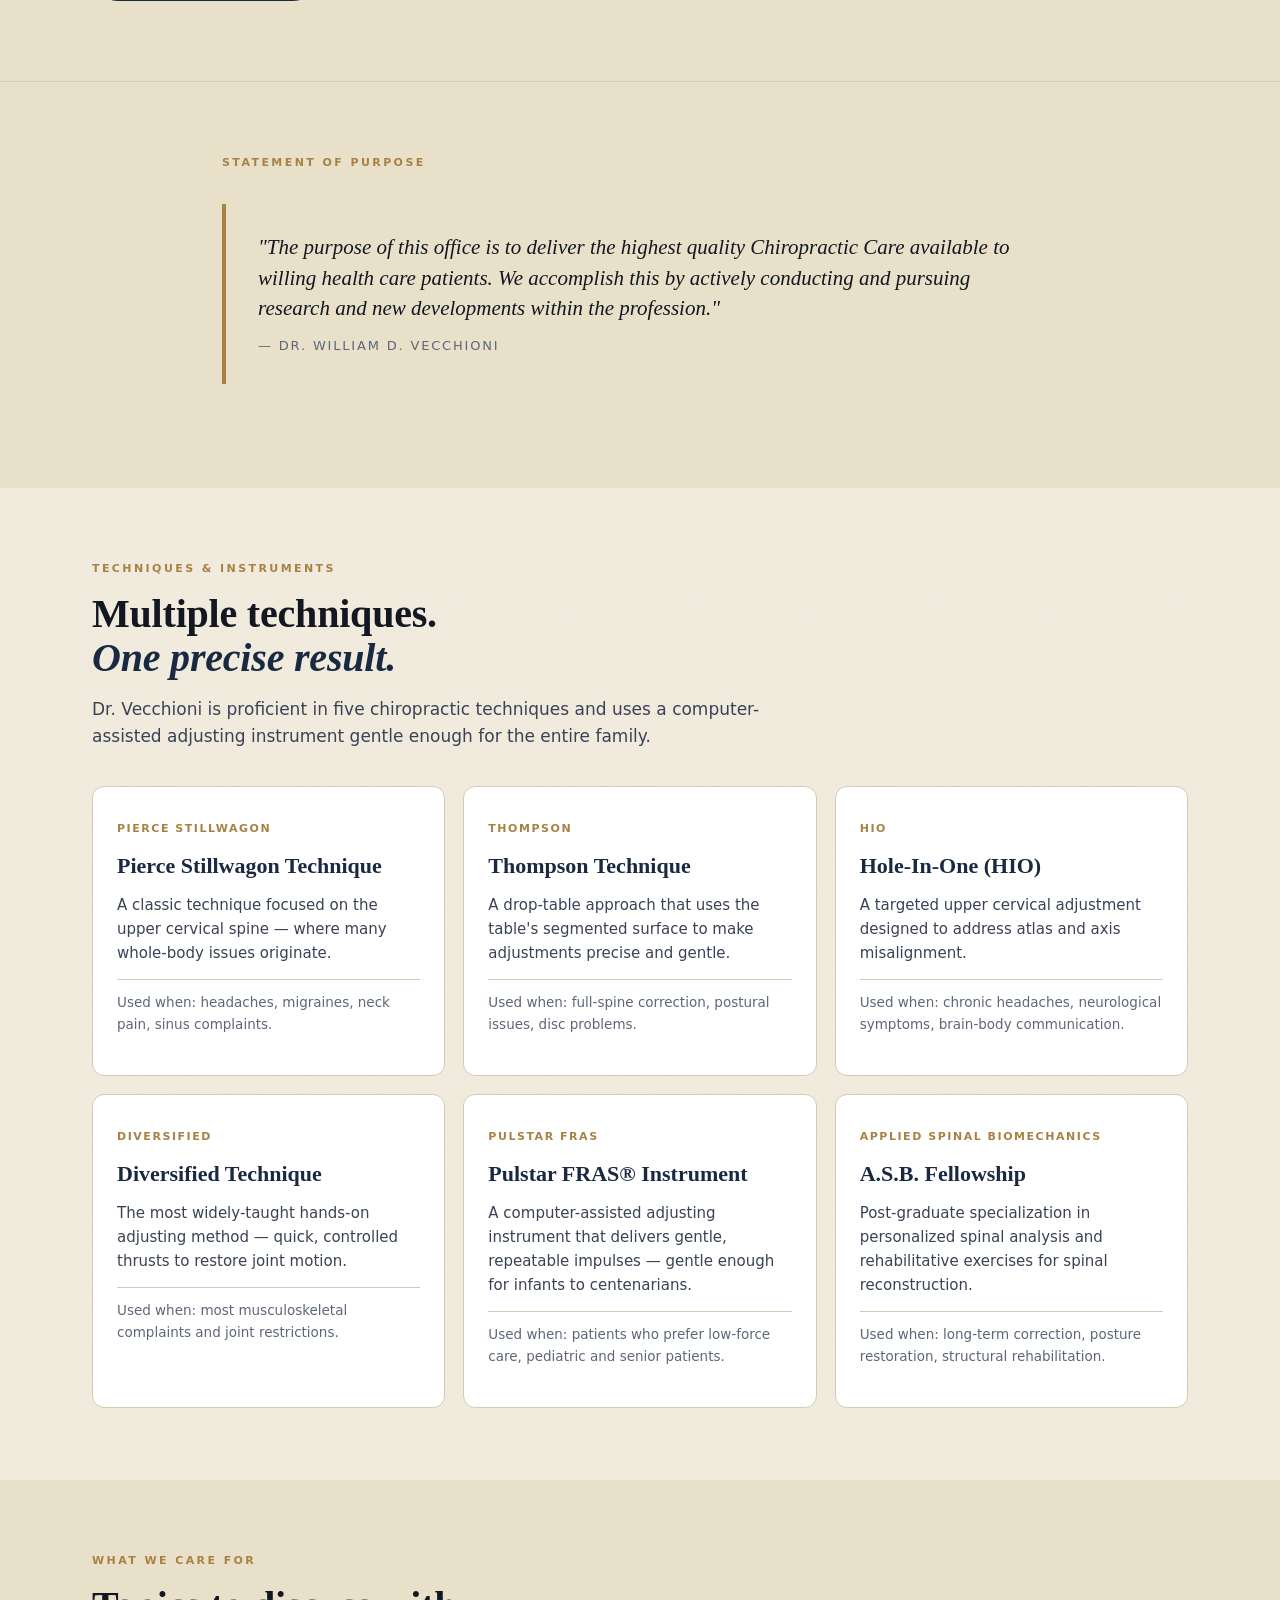
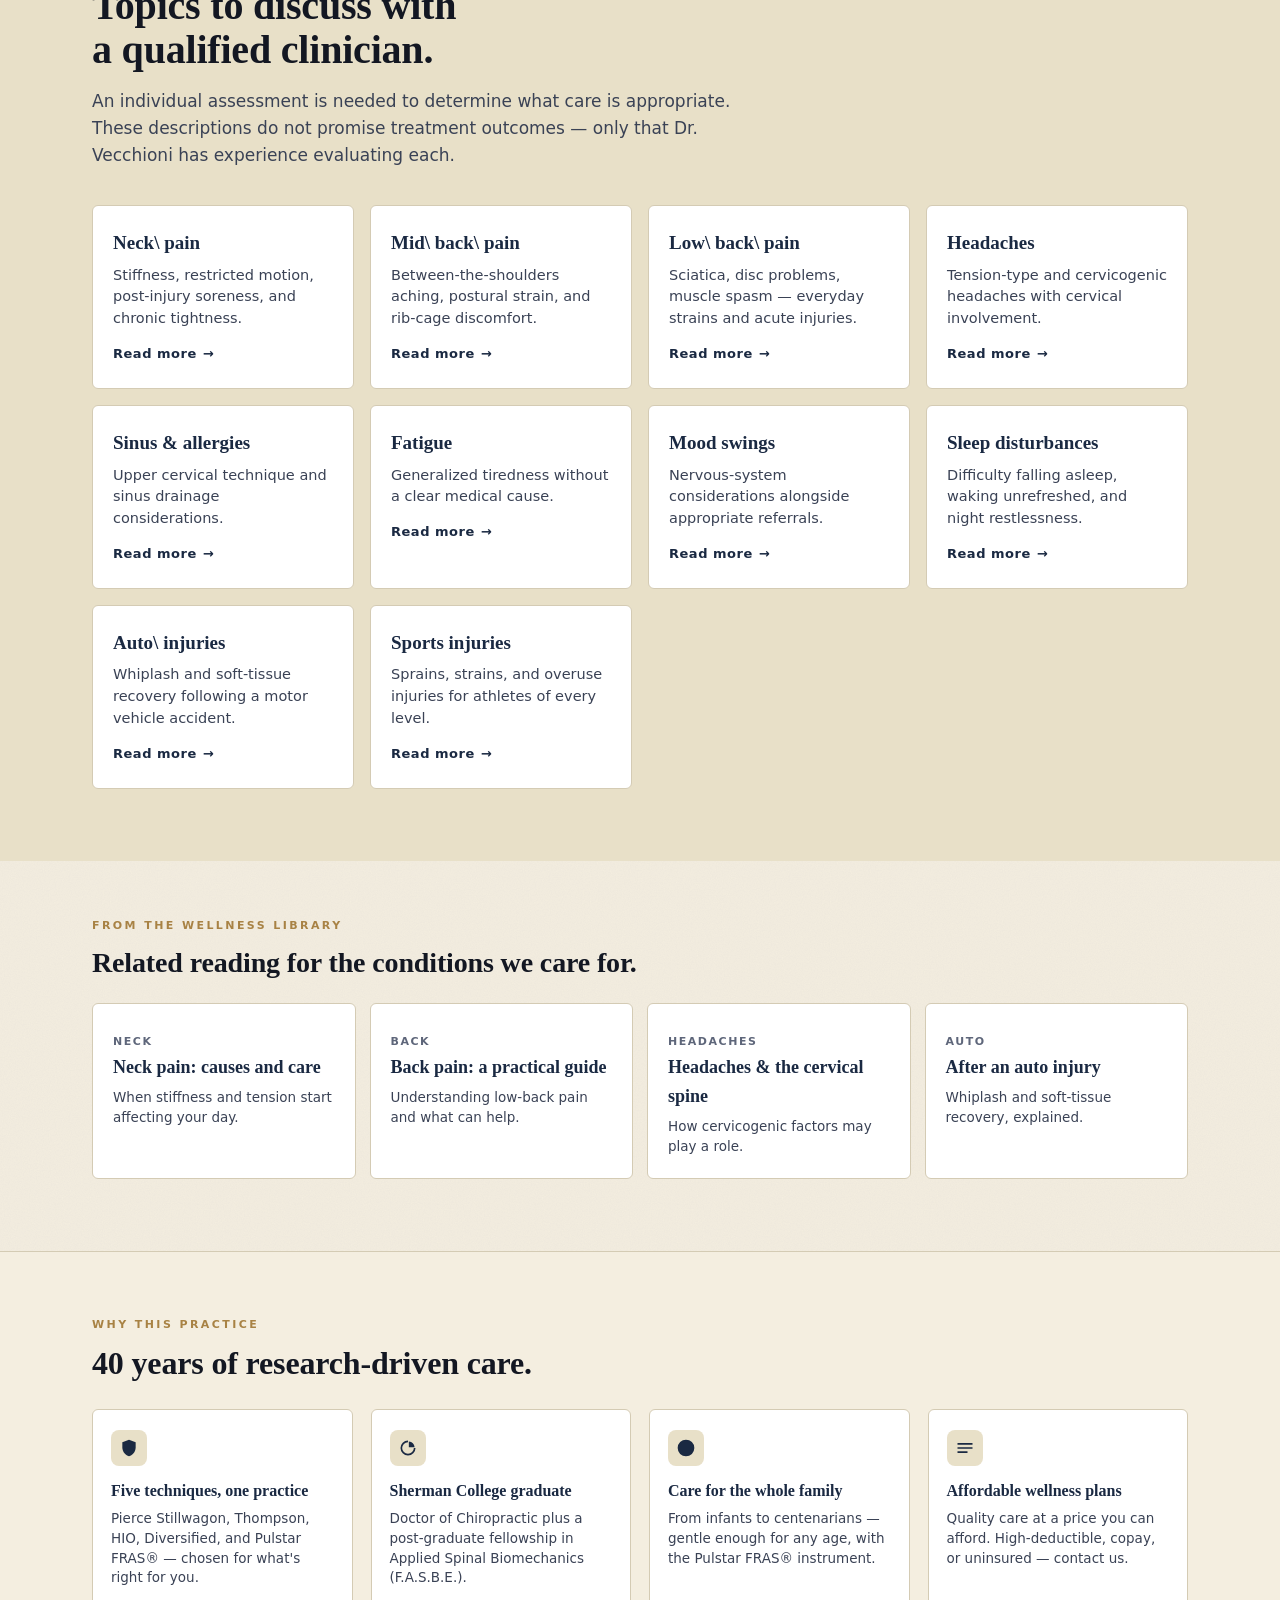
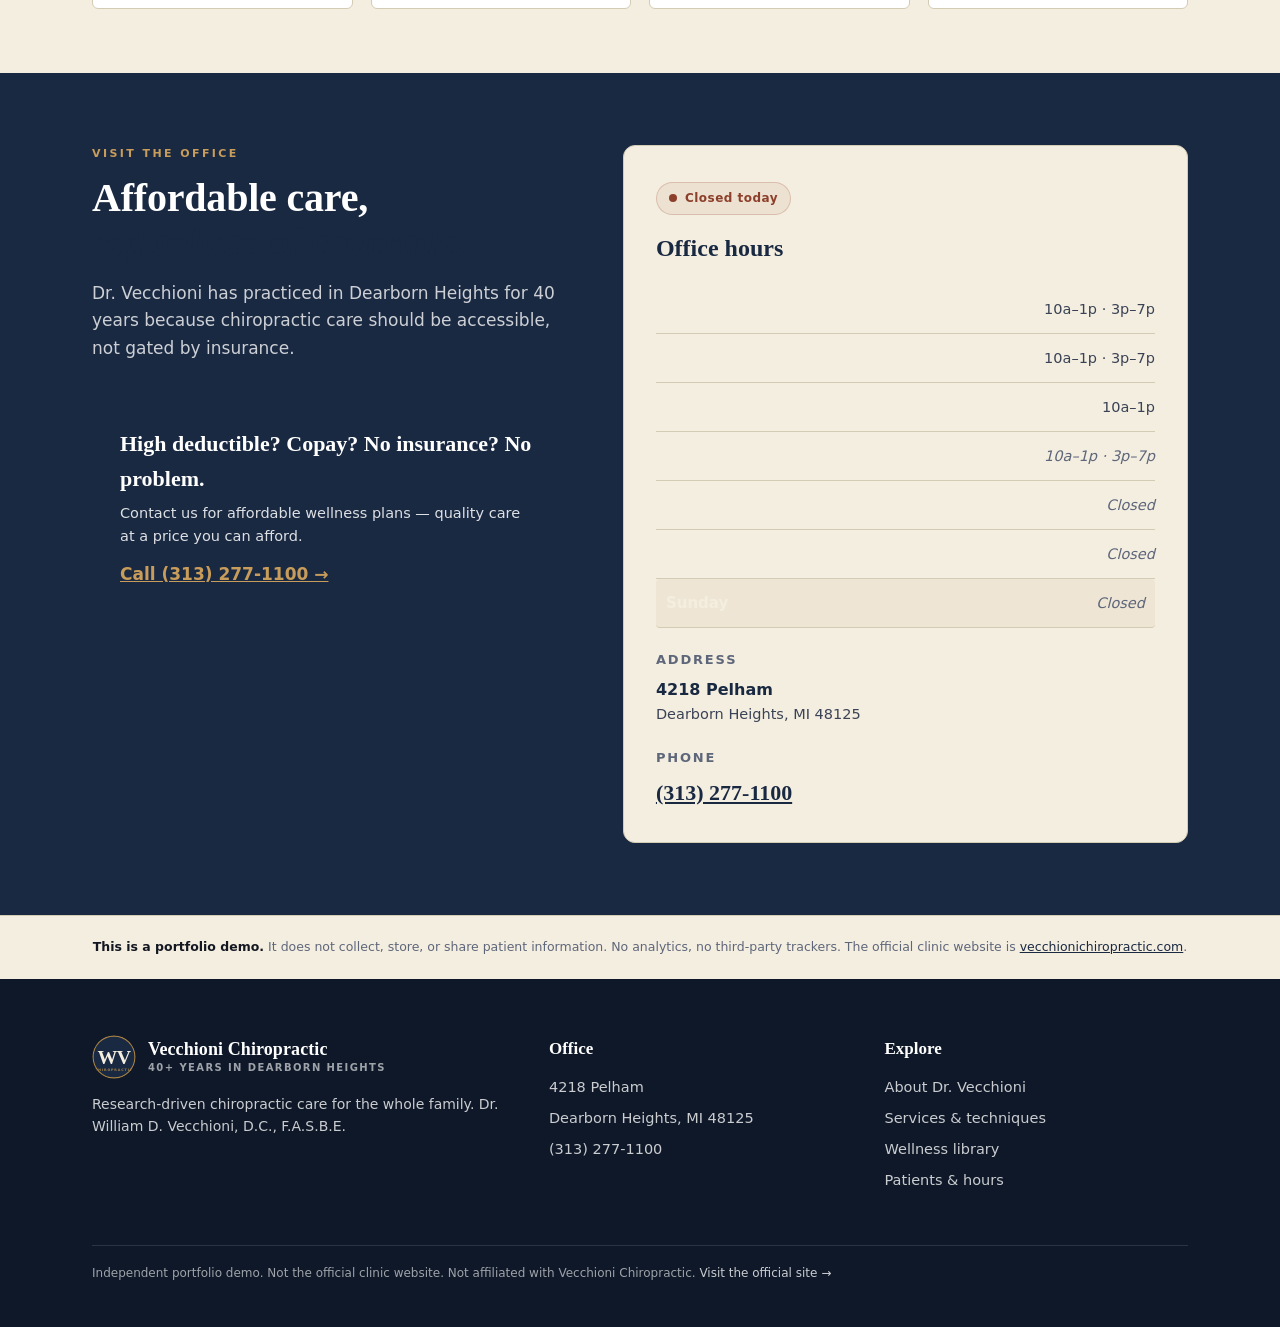
==== commit 25804c19: "Vecchioni: replace blurry portrait, adopt Van Born polish, fix masked phone and Vecchioni spelling -" ====
--- a/index.html
+++ b/index.html
@@ -5,22 +5,22 @@
 <meta name="viewport" content="width=device-width, initial-scale=1, viewport-fit=cover" />
 <meta name="theme-color" content="#1a2942" />
 <meta name="robots" content="noindex, nofollow" />
-<meta name="description" content="Unsolicited portfolio demo for Vecchione Chiropractic in Dearborn Heights. Dr. William D. Vecchioni, D.C., F.A.S.B.E. — 40 years of research-driven chiropractic care. Not the official clinic website." />
-<meta property="og:title" content="Portfolio demo — Vecchione Chiropractic · 40 years in Dearborn Heights" />
+<meta name="description" content="Unsolicited portfolio demo for Vecchioni Chiropractic in Dearborn Heights. Dr. William D. Vecchioni, D.C., F.A.S.B.E. — 40 years of research-driven chiropractic care. Not the official clinic website." />
+<meta property="og:title" content="Portfolio demo — Vecchioni Chiropractic · 40 years in Dearborn Heights" />
 <meta property="og:description" content="Independent, unsolicited design concept. Not the official clinic website. No appointment or health information is collected." />
 <meta property="og:type" content="website" />
-<title>Portfolio demo — Vecchione Chiropractic · Dearborn Heights</title>
+<title>Portfolio demo — Vecchioni Chiropractic · Dearborn Heights</title>
 <link rel="icon" href="assets/wv-monogram.svg" type="image/svg+xml" />
 
 <script type="application/ld+json">
 {
   "@context": "https://schema.org",
   "@type": "WebPage",
-  "name": "Unsolicited portfolio demo — Vecchione Chiropractic",
+  "name": "Unsolicited portfolio demo — Vecchioni Chiropractic",
   "description": "Independent, unsolicited design concept. Not the official clinic website.",
   "about": {
     "@type": "MedicalClinic",
-    "name": "Vecchione Chiropractic Clinic",
+    "name": "Vecchioni Chiropractic Clinic",
     "url": "https://vecchionichiropractic.com/",
     "address": {
       "@type": "PostalAddress",
@@ -48,12 +48,12 @@
 
 <header class="top">
   <div class="wrap">
-    <a class="brand" href="index.html" aria-label="Vecchione Chiropractic, home">
-      <img class="mark" src="assets/wv-monogram.svg" alt="Vecchione Chiropractic" width="44" height="44" />
-      <span class="name">Vecchione Chiropractic<small>Dearborn Heights · Since 1985</small></span>
+    <a class="brand" href="index.html" aria-label="Vecchioni Chiropractic, home">
+      <img class="mark" src="assets/wv-monogram.svg" alt="Vecchioni Chiropractic" width="44" height="44" />
+      <span class="name">Vecchioni Chiropractic<small>40+ years in Dearborn Heights</small></span>
     </a>
     <nav class="header-icons" aria-label="Primary actions">
-      <a class="hi primary" href="tel:+131****1100" aria-label="Call (313) 277-1100">
+      <a class="hi primary" href="tel:+13132771100" aria-label="Call (313) 277-1100">
         <svg viewBox="0 0 24 24" aria-hidden="true"><path fill="currentColor" d="M6.6 10.8c1.4 2.7 3.6 4.9 6.3 6.3l2.1-2.1c.3-.3.7-.4 1-.2 1.1.4 2.4.6 3.6.6.6 0 1 .4 1 1V20c0 .6-.4 1-1 1C9.6 21 3 14.4 3 6c0-.6.4-1 1-1h3.5c.6 0 1 .4 1 1 0 1.3.2 2.5.6 3.6.1.4 0 .7-.2 1l-2.3 2.2z"/></svg>
         <span>Call</span>
       </a>
@@ -85,12 +85,12 @@
 <section class="hero" id="top">
   <div class="wrap">
     <div>
-      <p class="eyebrow">Dearborn Heights · Established 1985</p>
+      <p class="eyebrow">Dearborn Heights · Serving Dearborn Heights since the mid-1980s</p>
       <h1>40 years of research-driven<br>chiropractic <em>care.</em></h1>
       <p class="lede">A graduate of Sherman College and a post-graduate fellow in Applied Spinal Biomechanics, Dr. Vecchioni delivers precise, scientifically-validated chiropractic care for the whole family — from infants to centenarians.</p>
 
       <div class="ctas">
-        <a class="btn btn-call" href="tel:+131****1100">
+        <a class="btn btn-call" href="tel:+13132771100">
           <svg viewBox="0 0 24 24" aria-hidden="true" style="width:1em;height:1em;vertical-align:-.18em;margin-right:.1em;fill:currentColor;"><path d="M6.6 10.8c1.4 2.7 3.6 4.9 6.3 6.3l2.1-2.1c.3-.3.7-.4 1-.2 1.1.4 2.4.6 3.6.6.6 0 1 .4 1 1V20c0 .6-.4 1-1 1C9.6 21 3 14.4 3 6c0-.6.4-1 1-1h3.5c.6 0 1 .4 1 1 0 1.3.2 2.5.6 3.6.1.4 0 .7-.2 1l-2.3 2.2z"/></svg>
           (313) 277-1100
         </a>
@@ -107,7 +107,43 @@
 
     <figure class="portrait" aria-label="Dr. William D. Vecchioni, D.C., F.A.S.B.E.">
       <img src="assets/vecchioni-final.jpg" alt="Dr. William D. Vecchioni, D.C., F.A.S.B.E." width="800" height="1000" fetchpriority="high" />
+      <span class="portrait-badge"><span class="badge-line-1">40+ years</span><span class="badge-line-2">· Sherman D.C.</span></span>
     </figure>
+  </div>
+</section>
+
+<!-- FIRST VISIT -->
+<section class="first-visit" id="first-visit">
+  <div class="wrap">
+    <p class="section-eyebrow">Your first visit</p>
+    <h2>What to expect on your <em>first appointment.</em></h2>
+    <p class="lede">A calm, focused assessment. Dr. Vecchioni takes time to understand your history, answer your questions, and only recommend care that's appropriate for you.</p>
+
+    <ol class="first-visit-steps">
+      <li>
+        <span class="step-num">01</span>
+        <h3>Paperwork &amp; history</h3>
+        <p>Bring any relevant imaging or notes. We'll review your health history and what brought you in today.</p>
+      </li>
+      <li>
+        <span class="step-num">02</span>
+        <h3>Focused assessment</h3>
+        <p>Dr. Vecchioni performs a hands-on examination to understand what's going on and what care is appropriate.</p>
+      </li>
+      <li>
+        <span class="step-num">03</span>
+        <h3>Plan &amp; next steps</h3>
+        <p>You'll leave with a clear plan, an honest answer about whether chiropractic care fits, and what to expect next.</p>
+      </li>
+    </ol>
+
+    <div class="first-visit-cta">
+      <a class="btn btn-call" href="tel:+13132771100">
+        <svg viewBox="0 0 24 24" aria-hidden="true" style="width:1em;height:1em;vertical-align:-.18em;margin-right:.1em;fill:currentColor;"><path d="M6.6 10.8c1.4 2.7 3.6 4.9 6.3 6.3l2.1-2.1c.3-.3.7-.4 1-.2 1.1.4 2.4.6 3.6.6.6 0 1 .4 1 1V20c0 .6-.4 1-1 1C9.6 21 3 14.4 3 6c0-.6.4-1 1-1h3.5c.6 0 1 .4 1 1 0 1.3.2 2.5.6 3.6.1.4 0 .7-.2 1l-2.3 2.2z"/></svg>
+        Call (313) 277-1100
+      </a>
+      <a class="phone-link" href="patient-resources.html">Office hours &amp; location →</a>
+    </div>
   </div>
 </section>
 
@@ -178,16 +214,68 @@
     <p class="lede">An individual assessment is needed to determine what care is appropriate. These descriptions do not promise treatment outcomes — only that Dr. Vecchioni has experience evaluating each.</p>
 
     <div class="condition-grid">
-      <article class="condition"><h3>Neck pain</h3><p>Stiffness, restricted motion, post-injury soreness, and chronic tightness.</p></article>
-      <article class="condition"><h3>Mid back pain</h3><p>Between-the-shoulders aching, postural strain, and rib-cage discomfort.</p></article>
-      <article class="condition"><h3>Low back pain</h3><p>Sciatica, disc problems, muscle spasm — everyday strains and acute injuries.</p></article>
-      <article class="condition"><h3>Headaches</h3><p>Tension-type and cervicogenic headaches with cervical involvement.</p></article>
-      <article class="condition"><h3>Sinus &amp; allergies</h3><p>Upper cervical technique and sinus drainage considerations.</p></article>
-      <article class="condition"><h3>Fatigue</h3><p>Generalized tiredness without a clear medical cause.</p></article>
-      <article class="condition"><h3>Mood swings</h3><p>Nervous-system considerations alongside appropriate referrals.</p></article>
-      <article class="condition"><h3>Sleep disturbances</h3><p>Difficulty falling asleep, waking unrefreshed, and night restlessness.</p></article>
-      <article class="condition"><h3>Auto injuries</h3><p>Whiplash and soft-tissue recovery following a motor vehicle accident.</p></article>
-      <article class="condition"><h3>Sports injuries</h3><p>Sprains, strains, and overuse injuries for athletes of every level.</p></article>
+      <article class="condition"><h3>Neck\ pain</h3><p>Stiffness, restricted motion, post-injury soreness, and chronic tightness.</p><a class="condition-link" href="library-neck.html">Read more <span aria-hidden="true">→</span></a></article>
+      <article class="condition"><h3>Mid\ back\ pain</h3><p>Between-the-shoulders aching, postural strain, and rib-cage discomfort.</p><a class="condition-link" href="library-back.html">Read more <span aria-hidden="true">→</span></a></article>
+      <article class="condition"><h3>Low\ back\ pain</h3><p>Sciatica, disc problems, muscle spasm — everyday strains and acute injuries.</p><a class="condition-link" href="library-back.html">Read more <span aria-hidden="true">→</span></a></article>
+      <article class="condition"><h3>Headaches</h3><p>Tension-type and cervicogenic headaches with cervical involvement.</p><a class="condition-link" href="library-headaches.html">Read more <span aria-hidden="true">→</span></a></article>
+      <article class="condition"><h3>Sinus &amp; allergies</h3><p>Upper cervical technique and sinus drainage considerations.</p><a class="condition-link" href="library-neck.html">Read more <span aria-hidden="true">→</span></a></article>
+      <article class="condition"><h3>Fatigue</h3><p>Generalized tiredness without a clear medical cause.</p><a class="condition-link" href="library-back.html">Read more <span aria-hidden="true">→</span></a></article>
+      <article class="condition"><h3>Mood swings</h3><p>Nervous-system considerations alongside appropriate referrals.</p><a class="condition-link" href="library-back.html">Read more <span aria-hidden="true">→</span></a></article>
+      <article class="condition"><h3>Sleep disturbances</h3><p>Difficulty falling asleep, waking unrefreshed, and night restlessness.</p><a class="condition-link" href="library-headaches.html">Read more <span aria-hidden="true">→</span></a></article>
+      <article class="condition"><h3>Auto\ injuries</h3><p>Whiplash and soft-tissue recovery following a motor vehicle accident.</p><a class="condition-link" href="library-auto.html">Read more <span aria-hidden="true">→</span></a></article>
+      <article class="condition"><h3>Sports injuries</h3><p>Sprains, strains, and overuse injuries for athletes of every level.</p><a class="condition-link" href="library-auto.html">Read more <span aria-hidden="true">→</span></a></article>
+    </div>
+  </div>
+</section>
+
+<!-- RELATED READING -->
+<section class="related-reading">
+  <div class="wrap">
+    <p class="eyebrow">From the wellness library</p>
+    <h2>Related reading for the conditions we care for.</h2>
+    <div class="lib-grid">
+      <a class="lib-card" href="library-neck.html"><span class="topic">Neck</span><h3>Neck pain: causes and care</h3><p>When stiffness and tension start affecting your day.</p></a>
+      <a class="lib-card" href="library-back.html"><span class="topic">Back</span><h3>Back pain: a practical guide</h3><p>Understanding low-back pain and what can help.</p></a>
+      <a class="lib-card" href="library-headaches.html"><span class="topic">Headaches</span><h3>Headaches &amp; the cervical spine</h3><p>How cervicogenic factors may play a role.</p></a>
+      <a class="lib-card" href="library-auto.html"><span class="topic">Auto</span><h3>After an auto injury</h3><p>Whiplash and soft-tissue recovery, explained.</p></a>
+    </div>
+  </div>
+</section>
+
+<!-- TRUST -->
+<section class="trust">
+  <div class="wrap">
+    <p class="section-eyebrow">Why this practice</p>
+    <h2>40 years of research-driven care.</h2>
+    <div class="trust-grid">
+      <div class="trust-card">
+        <span class="ico" aria-hidden="true">
+          <svg viewBox="0 0 24 24" width="20" height="20"><path fill="currentColor" d="M12 2 4 5v6c0 5 3.4 9.4 8 11 4.6-1.6 8-6 8-11V5l-8-3z"/></svg>
+        </span>
+        <h3>Five techniques, one practice</h3>
+        <p>Pierce Stillwagon, Thompson, HIO, Diversified, and Pulstar FRAS® — chosen for what's right for you.</p>
+      </div>
+      <div class="trust-card">
+        <span class="ico" aria-hidden="true">
+          <svg viewBox="0 0 24 24" width="20" height="20"><path fill="currentColor" d="M12 3a9 9 0 1 0 9 9h-2a7 7 0 1 1-7-7V3zm1 1.05V11h6.95A8 8 0 0 0 13 4.05z"/></svg>
+        </span>
+        <h3>Sherman College graduate</h3>
+        <p>Doctor of Chiropractic plus a post-graduate fellowship in Applied Spinal Biomechanics (F.A.S.B.E.).</p>
+      </div>
+      <div class="trust-card">
+        <span class="ico" aria-hidden="true">
+          <svg viewBox="0 0 24 24" width="20" height="20"><path fill="currentColor" d="M12 2a10 10 0 1 0 0 20 10 10 0 0 0 0-20zm1 5h-2v6l5 3 1-1.7-4-2.3V7z"/></svg>
+        </span>
+        <h3>Care for the whole family</h3>
+        <p>From infants to centenarians — gentle enough for any age, with the Pulstar FRAS® instrument.</p>
+      </div>
+      <div class="trust-card">
+        <span class="ico" aria-hidden="true">
+          <svg viewBox="0 0 24 24" width="20" height="20"><path fill="currentColor" d="M3 6h18v2H3V6zm0 5h18v2H3v-2zm0 5h12v2H3v-2z"/></svg>
+        </span>
+        <h3>Affordable wellness plans</h3>
+        <p>Quality care at a price you can afford. High-deductible, copay, or uninsured — contact us.</p>
+      </div>
     </div>
   </div>
 </section>
@@ -203,11 +291,12 @@
       <div class="affordability">
         <strong>High deductible? Copay? No insurance? No problem.</strong>
         <p>Contact us for affordable wellness plans — quality care at a price you can afford.</p>
-        <a href="tel:+131****1100">Call (313) 277-1100 →</a>
+        <a href="tel:+13132771100">Call (313) 277-1100 →</a>
       </div>
     </div>
 
     <div class="hours-card">
+      <span class="status-pill" data-status-pill aria-live="polite"><span class="dot" aria-hidden="true"></span><span class="label">Checking hours…</span></span>
       <h3>Office hours</h3>
       <div class="hours-row"><span class="day">Monday</span><span class="time">10a–1p · 3p–7p</span></div>
       <div class="hours-row"><span class="day">Tuesday</span><span class="time">10a–1p · 3p–7p</span></div>
@@ -222,19 +311,26 @@
       <p style="margin: 0; font-size: 14.5px; color: var(--c-ink-soft);">Dearborn Heights, MI 48125</p>
 
       <p style="margin: 22px 0 6px; font-size: 13px; font-weight: 700; letter-spacing: .14em; text-transform: uppercase; color: var(--c-muted);">Phone</p>
-      <p style="margin: 0;"><a href="tel:+131****1100" style="font-family: var(--serif); font-size: 22px; font-weight: 600; color: var(--c-navy);">(313) 277-1100</a></p>
+      <p style="margin: 0;"><a href="tel:+13132771100" style="font-family: var(--serif); font-size: 22px; font-weight: 600; color: var(--c-navy);">(313) 277-1100</a></p>
     </div>
   </div>
 </section>
 
 </main>
+
+
+<aside class="privacy-strip">
+  <div class="wrap">
+    <strong>This is a portfolio demo.</strong> It does not collect, store, or share patient information. No analytics, no third-party trackers. The official clinic website is <a href="https://vecchionichiropractic.com/" rel="noopener">vecchionichiropractic.com</a>.
+  </div>
+</aside>
 
 <footer>
   <div class="wrap">
     <div>
       <a class="brand" href="index.html" style="margin-bottom: 14px;">
         <img class="mark" src="assets/wv-monogram.svg" alt="" width="44" height="44" />
-        <span class="name">Vecchione Chiropractic<small>Dearborn Heights · Since 1985</small></span>
+        <span class="name">Vecchioni Chiropractic<small>40+ years in Dearborn Heights</small></span>
       </a>
       <p style="margin: 14px 0 0; font-size: 14px;">Research-driven chiropractic care for the whole family. Dr. William D. Vecchioni, D.C., F.A.S.B.E.</p>
     </div>
@@ -243,7 +339,7 @@
       <ul>
         <li>4218 Pelham</li>
         <li>Dearborn Heights, MI 48125</li>
-        <li><a href="tel:+131****1100">(313) 277-1100</a></li>
+        <li><a href="tel:+13132771100">(313) 277-1100</a></li>
       </ul>
     </div>
     <div>
@@ -255,9 +351,42 @@
         <li><a href="patient-resources.html">Patients &amp; hours</a></li>
       </ul>
     </div>
-    <p class="small">Independent portfolio demo. Not the official clinic website. Not affiliated with Vecchione Chiropractic. <a href="https://vecchionichiropractic.com/">Visit the official site →</a></p>
+    <p class="small">Independent portfolio demo. Not the official clinic website. Not affiliated with Vecchioni Chiropractic. <a href="https://vecchionichiropractic.com/">Visit the official site →</a></p>
   </div>
 </footer>
+
+<script>
+// Open/closed status pill — based on the office hours table.
+// Hours: Mon 10-1, 3-7 | Tue 10-1, 3-7 | Wed 10-1 | Thu 10-1, 3-7 | Fri/Sat/Sun closed
+(function(){
+  var pill = document.querySelector('[data-status-pill]');
+  if (!pill) return;
+  var HOURS = {1:[[10,13],[15,19]], 2:[[10,13],[15,19]], 3:[[10,13]], 4:[[10,13],[15,19]]};
+  var now = new Date();
+  var day = now.getDay(); // 0=Sun, 1=Mon, ..., 6=Sat
+  var hr  = now.getHours();
+  var min = now.getMinutes();
+  var t = hr + min/60;
+  var open = false;
+  if (HOURS[day]) {
+    for (var i=0; i<HOURS[day].length; i++) {
+      var w = HOURS[day][i];
+      if (t >= w[0] && t < w[1]) { open = true; break; }
+    }
+  }
+  pill.classList.add(open ? 'is-open' : 'is-closed');
+  pill.querySelector('.label').textContent = open
+    ? 'Open now · closes today'
+    : (HOURS[day] ? 'Closed now' : 'Closed today');
+  // highlight today's row in the hours table
+  var days = ['Sun','Mon','Tue','Wed','Thu','Fri','Sat'];
+  var rows = document.querySelectorAll('.hours-row');
+  rows.forEach(function(r){
+    var d = r.querySelector('.day');
+    if (d && d.textContent.trim().startsWith(days[day])) r.classList.add('today');
+  });
+})();
+</script>
 
 </body>
 </html>
--- a/assets/site.css
+++ b/assets/site.css
@@ -751,6 +751,170 @@
   .aside { position: static; }
 }
 
+
+/* =========================================================
+   VECCHIONI CHIROPRACTIC — polish additions (mirrors Van Born)
+   ========================================================= */
+
+/* Condition "Read more" link inside condition cards */
+.condition-link {
+  display: inline-flex; align-items: center; gap: 6px;
+  margin-top: 14px;
+  font-size: 13px; font-weight: 700;
+  letter-spacing: .04em;
+  color: var(--c-navy);
+  text-decoration: none;
+  border-bottom: 1px solid transparent;
+  transition: gap .12s ease, border-color .12s ease;
+}
+.condition:hover .condition-link { border-bottom-color: var(--c-brass); }
+.condition-link:hover { gap: 10px; }
+.condition-link span[aria-hidden] { transition: transform .12s ease; display: inline-block; }
+.condition-link:hover span[aria-hidden] { transform: translateX(2px); }
+
+/* Portrait badge — sits on top-left of the doctor photo, a calm cream pill */
+.portrait { position: relative; }
+.portrait .portrait-badge {
+  position: absolute; top: 18px; left: 18px;
+  background: rgba(244, 238, 224, 0.96);
+  border: 1px solid var(--c-line);
+  border-radius: 999px;
+  padding: 8px 16px;
+  font-family: var(--sans);
+  font-size: 11px; font-weight: 700;
+  letter-spacing: .12em; text-transform: uppercase;
+  color: var(--c-navy);
+  box-shadow: 0 6px 18px -8px rgba(14,24,40,.18);
+  display: none;
+}
+@media (min-width: 720px) {
+  .portrait .portrait-badge { display: inline-block; }
+}
+.portrait .portrait-badge .badge-line-1 { display: inline; color: var(--c-brass); }
+.portrait .portrait-badge .badge-line-2 { display: inline; color: var(--c-navy); margin-left: 4px; }
+
+/* First-visit section — between hero and conditions */
+.first-visit { padding: 80px 0; background: var(--c-cream-2); border-top: 1px solid var(--c-line); border-bottom: 1px solid var(--c-line); }
+.first-visit .section-eyebrow {
+  font-size: 11px; font-weight: 700;
+  letter-spacing: .22em; text-transform: uppercase;
+  color: var(--c-brass);
+  margin: 0 0 14px;
+}
+.first-visit h2 {
+  font-family: var(--serif); font-weight: 600;
+  font-size: clamp(28px, 3.6vw, 38px);
+  margin: 0 0 14px;
+  letter-spacing: -.005em;
+}
+.first-visit h2 em { font-style: italic; color: var(--c-navy); }
+.first-visit .lede { font-size: 17px; color: var(--c-ink-soft); margin: 0 0 32px; max-width: 40em; }
+.first-visit-steps {
+  display: grid; gap: 22px;
+  grid-template-columns: 1fr;
+  list-style: none; padding: 0; margin: 0 0 28px;
+}
+@media (min-width: 720px) { .first-visit-steps { grid-template-columns: repeat(3, 1fr); gap: 26px; } }
+.first-visit-steps li {
+  background: #fff; border: 1px solid var(--c-line); border-radius: var(--r);
+  padding: 22px 22px 24px;
+}
+.first-visit-steps li .step-num {
+  display: inline-block;
+  font-family: var(--serif); font-weight: 600; font-size: 24px;
+  color: var(--c-brass);
+  margin-bottom: 4px;
+}
+.first-visit-steps li h3 {
+  margin: 0 0 8px;
+  font-family: var(--serif); font-size: 19px; font-weight: 600;
+  color: var(--c-navy);
+}
+.first-visit-steps li p { margin: 0; font-size: 14.5px; color: var(--c-ink-soft); line-height: 1.5; }
+.first-visit-cta { display: flex; flex-wrap: wrap; gap: 14px; align-items: center; }
+.first-visit-cta a.btn { font-size: 14px; }
+.first-visit-cta .phone-link {
+  font-family: var(--serif); font-size: 20px; font-weight: 600;
+  color: var(--c-navy); text-decoration: none;
+  border-bottom: 2px solid var(--c-brass);
+  padding-bottom: 2px;
+}
+
+/* Trust strip */
+.trust { padding: 64px 0; background: var(--c-cream); border-top: 1px solid var(--c-line); }
+.trust .section-eyebrow {
+  font-size: 11px; font-weight: 700; letter-spacing: .22em; text-transform: uppercase;
+  color: var(--c-brass); margin: 0 0 12px;
+}
+.trust h2 {
+  font-family: var(--serif); font-weight: 600;
+  font-size: clamp(24px, 3vw, 32px);
+  margin: 0 0 28px;
+}
+.trust-grid { display: grid; grid-template-columns: 1fr; gap: 14px; }
+@media (min-width: 720px) { .trust-grid { grid-template-columns: 1fr 1fr; gap: 18px; } }
+@media (min-width: 980px) { .trust-grid { grid-template-columns: repeat(4, 1fr); } }
+.trust-card {
+  background: #fff; border: 1px solid var(--c-line); border-radius: var(--r);
+  padding: 20px 18px;
+}
+.trust-card .ico {
+  width: 36px; height: 36px; border-radius: 8px;
+  background: var(--c-cream-2);
+  display: inline-flex; align-items: center; justify-content: center;
+  color: var(--c-navy); margin-bottom: 12px;
+}
+.trust-card h3 { font-family: var(--serif); font-size: 16px; font-weight: 600; color: var(--c-navy); margin: 0 0 6px; }
+.trust-card p { font-size: 13.5px; color: var(--c-ink-soft); margin: 0; line-height: 1.45; }
+
+/* Privacy strip — small, just under footer-top */
+.privacy-strip {
+  background: var(--c-cream);
+  border-top: 1px solid var(--c-line);
+  padding: 22px 0;
+  font-size: 12.5px;
+  color: var(--c-muted);
+  text-align: center;
+  line-height: 1.5;
+}
+.privacy-strip strong { color: var(--c-ink); font-weight: 700; }
+.privacy-strip a { color: var(--c-navy); }
+
+/* Open/closed status pill */
+.status-pill {
+  display: inline-flex; align-items: center; gap: 8px;
+  padding: 6px 12px;
+  border-radius: 999px;
+  font-size: 12px; font-weight: 700;
+  letter-spacing: .04em;
+  background: var(--c-cream-2);
+  color: var(--c-ink);
+  border: 1px solid var(--c-line);
+  margin: 4px 0 14px;
+}
+.status-pill .dot { width: 8px; height: 8px; border-radius: 50%; background: var(--c-muted); }
+.status-pill.is-open { background: rgba(40,140,80,.10); border-color: rgba(40,140,80,.30); color: #1f6f3f; }
+.status-pill.is-open .dot { background: #1f6f3f; box-shadow: 0 0 0 0 rgba(40,160,90,.55); animation: pill-pulse 2s ease-out infinite; }
+.status-pill.is-closed { background: rgba(160,80,60,.08); border-color: rgba(160,80,60,.25); color: #8c3f2a; }
+.status-pill.is-closed .dot { background: #8c3f2a; }
+@keyframes pill-pulse { 0% { box-shadow: 0 0 0 0 rgba(40,160,90,.55); } 100% { box-shadow: 0 0 0 10px rgba(40,160,90,0); } }
+
+/* Library-card-list for sticky bottom of homepage (related reading) */
+.related-reading { padding: 56px 0 72px; }
+.related-reading .lib-grid { margin-top: 24px; }
+.related-reading h2 { font-family: var(--serif); font-weight: 600; font-size: clamp(22px, 2.6vw, 28px); margin: 0 0 4px; }
+
+/* Hours 'today' highlight */
+.hours-row.today { background: rgba(168,130,68,.08); border-radius: 4px; padding: 12px 10px; }
+
+/* Mobile polish for new sections */
+@media (max-width: 539px) {
+  .first-visit { padding: 56px 0; }
+  .first-visit-steps li { padding: 18px 18px 20px; }
+  .trust { padding: 48px 0; }
+  .portrait .portrait-badge { display: none; }
+}
+
 @media (prefers-reduced-motion: reduce) {
   *, *::before, *::after { transition: none; animation: none; }
   html { scroll-behavior: auto; }
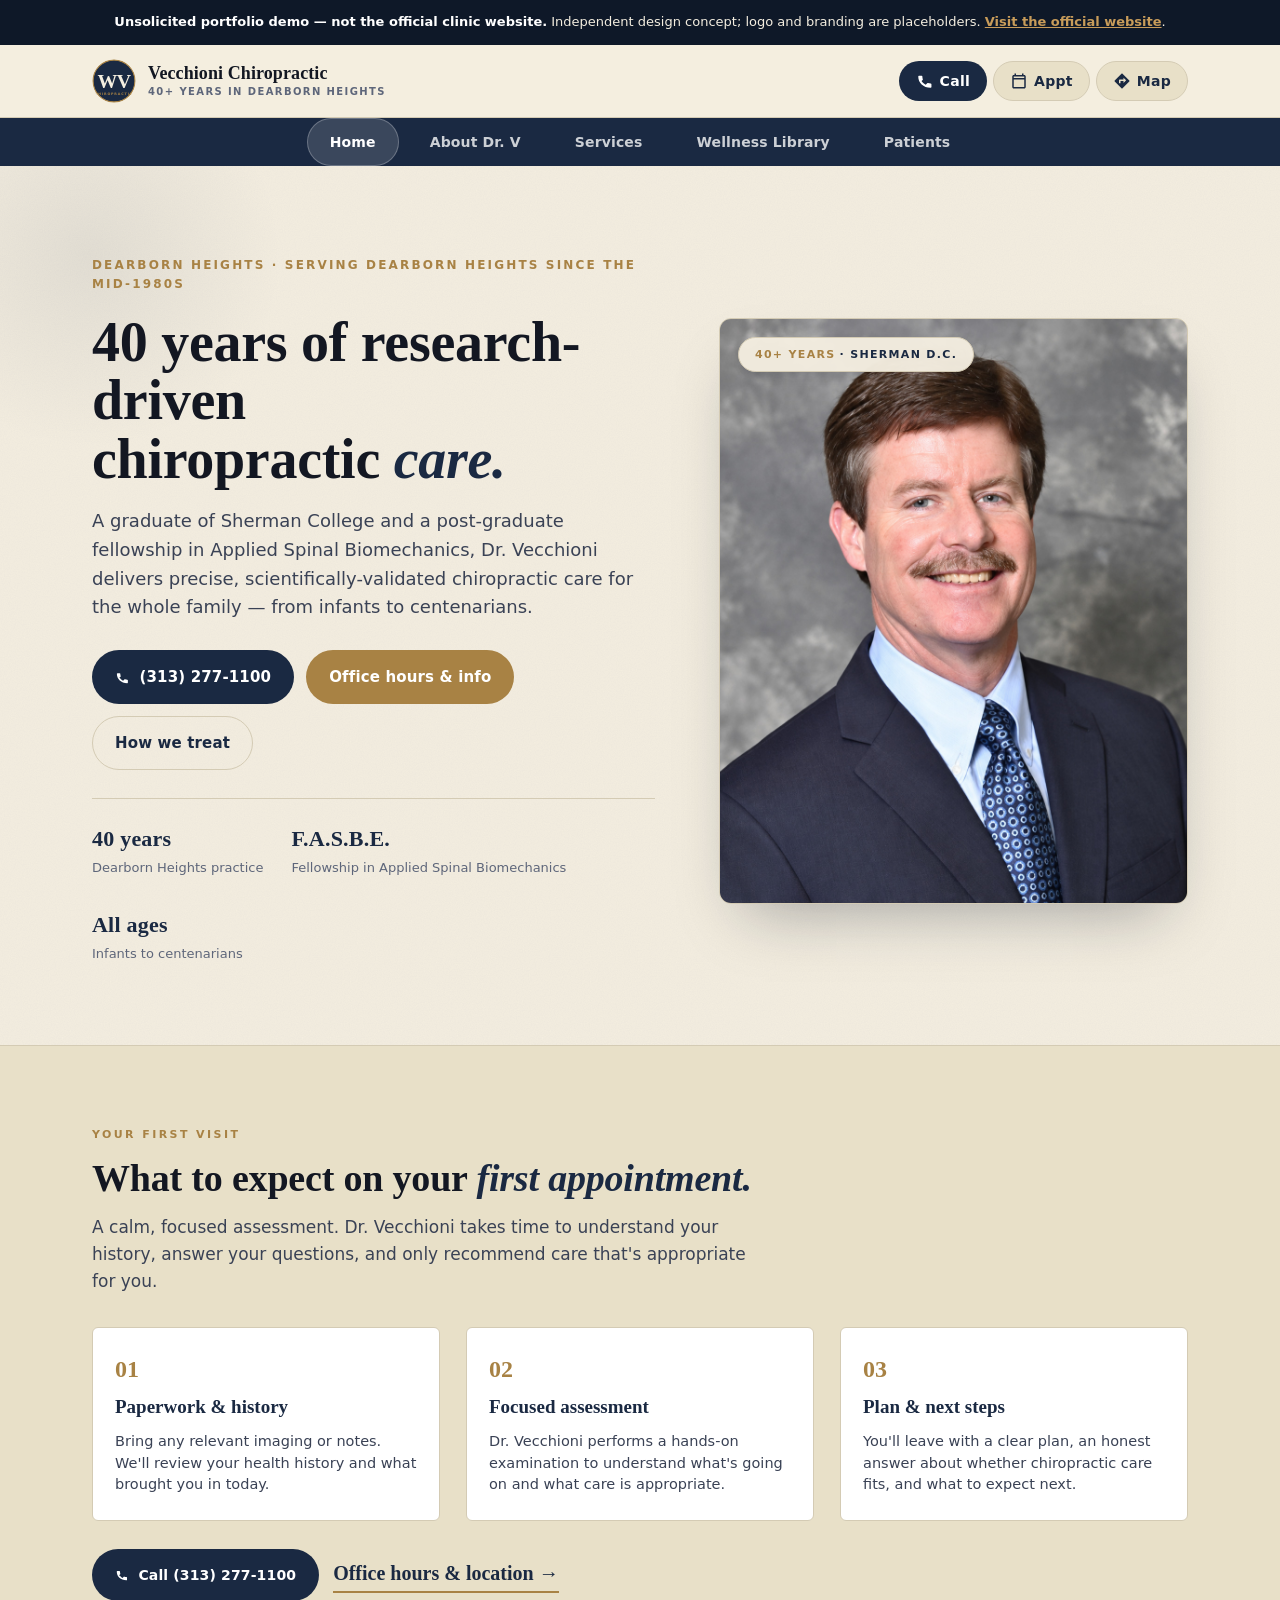
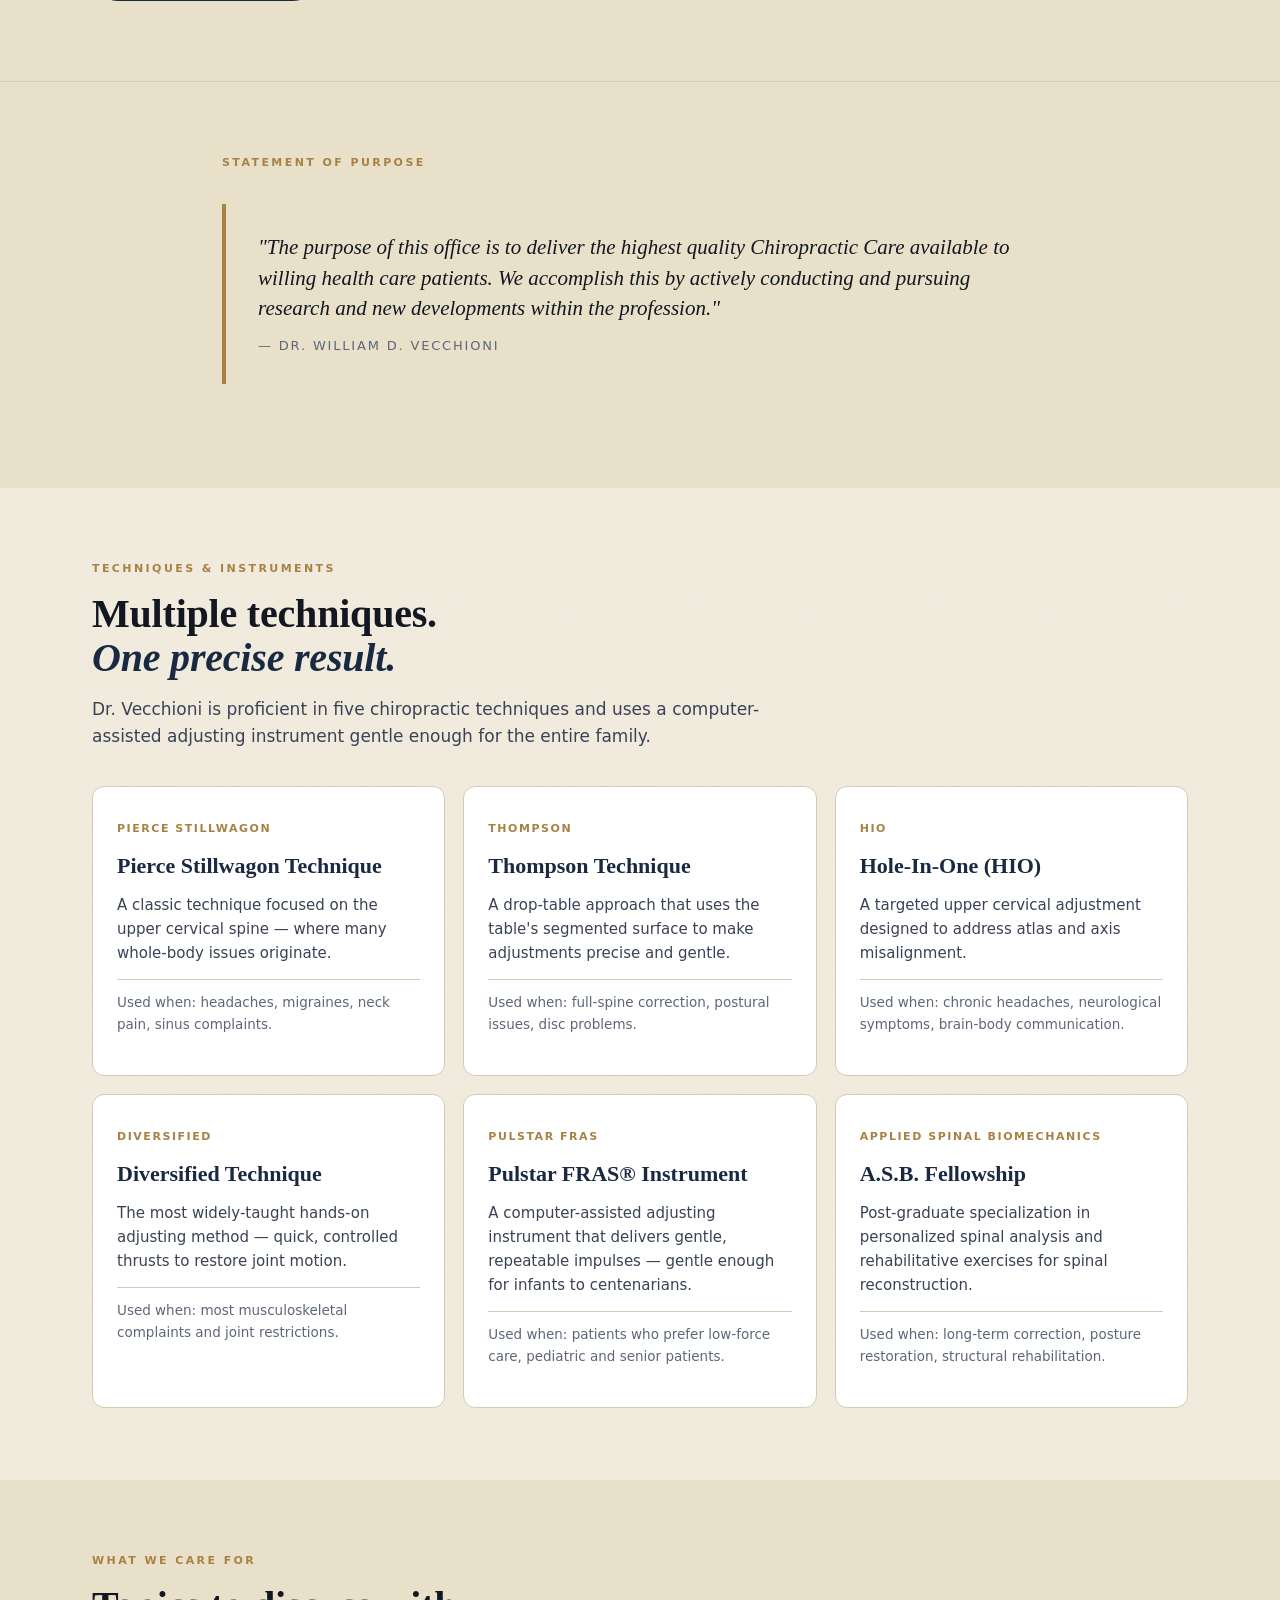
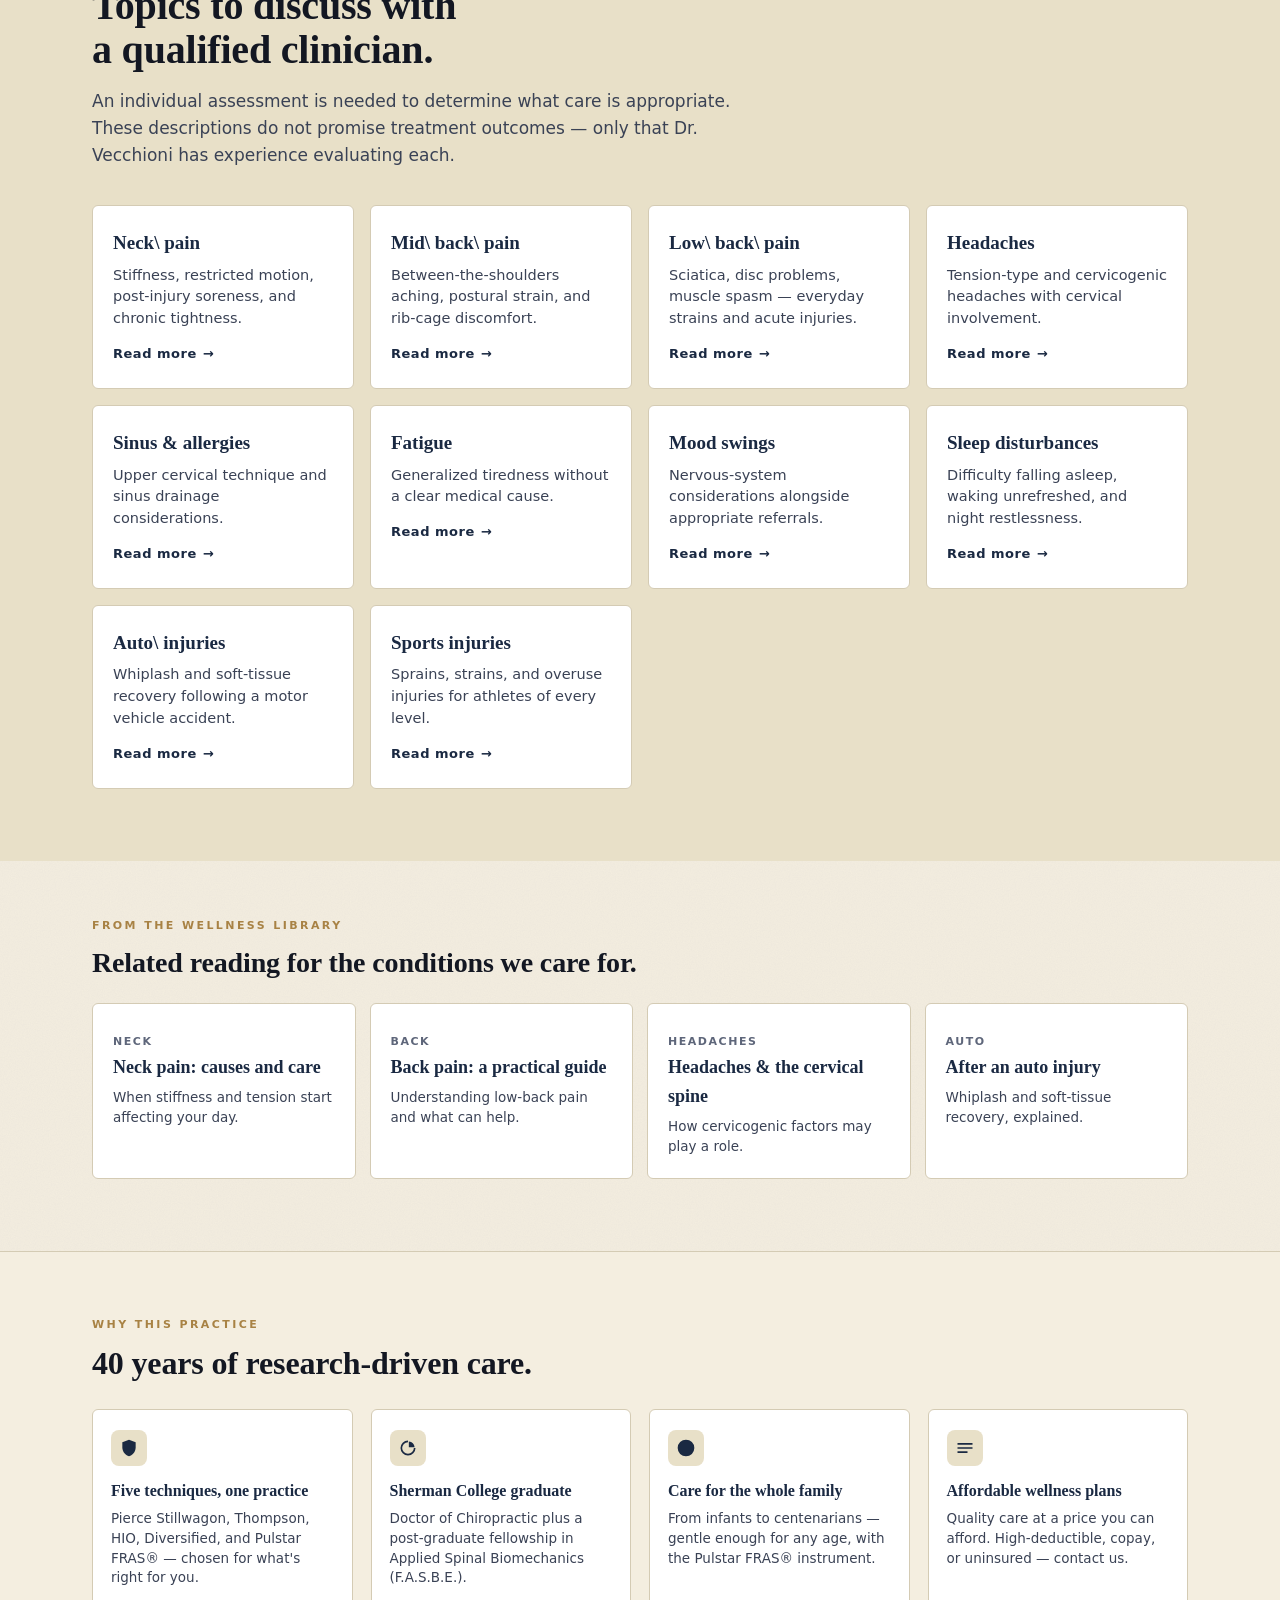
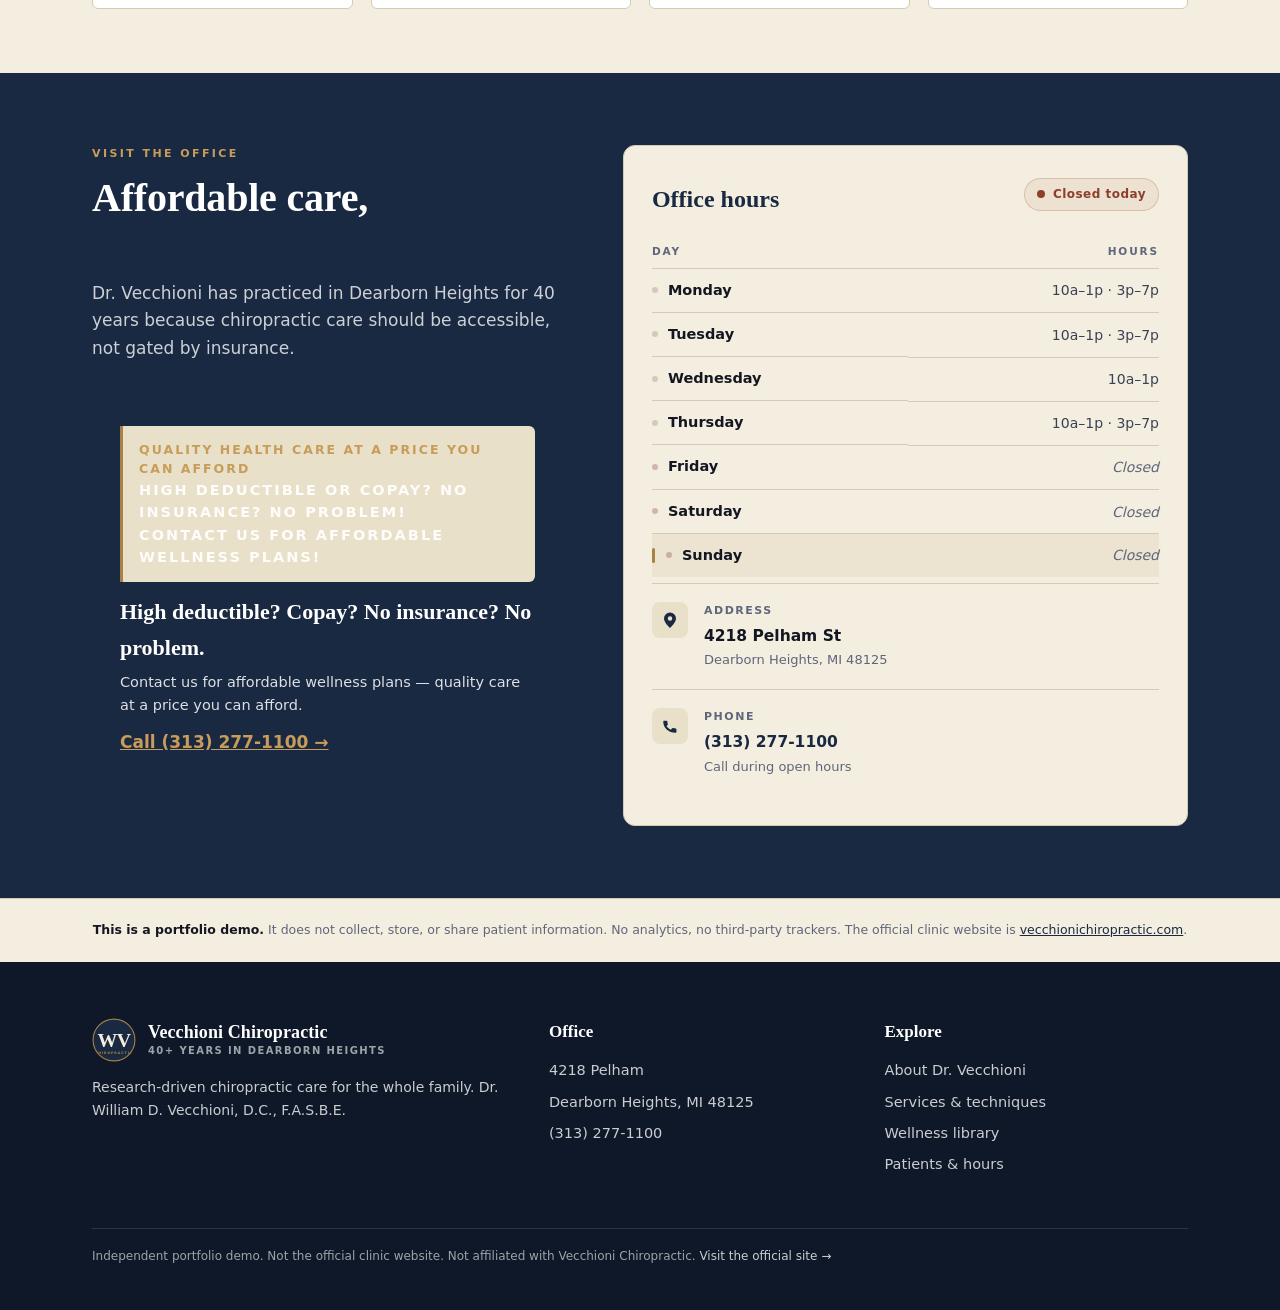
==== commit c0c299d8: "Vecchioni: align demo with live source, redesign hours card Audit against vecchionichiropractic.com " ====
--- a/index.html
+++ b/index.html
@@ -87,7 +87,7 @@
     <div>
       <p class="eyebrow">Dearborn Heights · Serving Dearborn Heights since the mid-1980s</p>
       <h1>40 years of research-driven<br>chiropractic <em>care.</em></h1>
-      <p class="lede">A graduate of Sherman College and a post-graduate fellow in Applied Spinal Biomechanics, Dr. Vecchioni delivers precise, scientifically-validated chiropractic care for the whole family — from infants to centenarians.</p>
+      <p class="lede">A graduate of Sherman College and a post-graduate fellowship in Applied Spinal Biomechanics, Dr. Vecchioni delivers precise, scientifically-validated chiropractic care for the whole family — from infants to centenarians.</p>
 
       <div class="ctas">
         <a class="btn btn-call" href="tel:+13132771100">
@@ -100,7 +100,7 @@
 
       <div class="meta">
         <span><strong>40 years</strong>Dearborn Heights practice</span>
-        <span><strong>F.A.S.B.E.</strong>Fellow, Applied Spinal Biomechanics</span>
+        <span><strong>F.A.S.B.E.</strong>Fellowship in Applied Spinal Biomechanics</span>
         <span><strong>All ages</strong>Infants to centenarians</span>
       </div>
     </div>
@@ -289,29 +289,54 @@
       <p class="lede">Dr. Vecchioni has practiced in Dearborn Heights for 40 years because chiropractic care should be accessible, not gated by insurance.</p>
 
       <div class="affordability">
-        <strong>High deductible? Copay? No insurance? No problem.</strong>
+        <p class="affordability-callout"><span>Quality health care at a price you can afford</span><span>High deductible or copay? No insurance? No problem!</span><span>Contact us for affordable wellness plans!</span></p><strong>High deductible? Copay? No insurance? No problem.</strong>
         <p>Contact us for affordable wellness plans — quality care at a price you can afford.</p>
         <a href="tel:+13132771100">Call (313) 277-1100 →</a>
       </div>
     </div>
 
     <div class="hours-card">
-      <span class="status-pill" data-status-pill aria-live="polite"><span class="dot" aria-hidden="true"></span><span class="label">Checking hours…</span></span>
-      <h3>Office hours</h3>
-      <div class="hours-row"><span class="day">Monday</span><span class="time">10a–1p · 3p–7p</span></div>
-      <div class="hours-row"><span class="day">Tuesday</span><span class="time">10a–1p · 3p–7p</span></div>
-      <div class="hours-row"><span class="day">Wednesday</span><span class="time">10a–1p</span></div>
-      <div class="hours-row closed"><span class="day">Thursday</span><span class="time">10a–1p · 3p–7p</span></div>
-      <div class="hours-row closed"><span class="day">Friday</span><span class="time">Closed</span></div>
-      <div class="hours-row closed"><span class="day">Saturday</span><span class="time">Closed</span></div>
-      <div class="hours-row closed"><span class="day">Sunday</span><span class="time">Closed</span></div>
-
-      <p style="margin: 22px 0 6px; font-size: 13px; font-weight: 700; letter-spacing: .14em; text-transform: uppercase; color: var(--c-muted);">Address</p>
-      <p style="margin: 0; font-size: 16px; color: var(--c-navy); font-weight: 700;">4218 Pelham</p>
-      <p style="margin: 0; font-size: 14.5px; color: var(--c-ink-soft);">Dearborn Heights, MI 48125</p>
-
-      <p style="margin: 22px 0 6px; font-size: 13px; font-weight: 700; letter-spacing: .14em; text-transform: uppercase; color: var(--c-muted);">Phone</p>
-      <p style="margin: 0;"><a href="tel:+13132771100" style="font-family: var(--serif); font-size: 22px; font-weight: 600; color: var(--c-navy);">(313) 277-1100</a></p>
+      <div class="hours-head">
+        <h3>Office hours</h3>
+        <span class="status-pill" data-status-pill aria-live="polite"><span class="dot" aria-hidden="true"></span><span class="label">Checking hours…</span></span>
+      </div>
+
+      <table class="hours-table" aria-label="Weekly office hours">
+        <thead>
+          <tr><th>Day</th><th class="time-col">Hours</th></tr>
+        </thead>
+        <tbody>
+          <tr><td class="day-cell"><span class="day-dot" aria-hidden="true"></span>Monday</td><td class="time-cell">10a–1p · 3p–7p</td></tr>
+          <tr><td class="day-cell"><span class="day-dot" aria-hidden="true"></span>Tuesday</td><td class="time-cell">10a–1p · 3p–7p</td></tr>
+          <tr><td class="day-cell"><span class="day-dot" aria-hidden="true"></span>Wednesday</td><td class="time-cell">10a–1p</td></tr>
+          <tr><td class="day-cell"><span class="day-dot" aria-hidden="true"></span>Thursday</td><td class="time-cell">10a–1p · 3p–7p</td></tr>
+          <tr class="closed-row"><td class="day-cell"><span class="day-dot" aria-hidden="true"></span>Friday</td><td class="time-cell">Closed</td></tr>
+          <tr class="closed-row"><td class="day-cell"><span class="day-dot" aria-hidden="true"></span>Saturday</td><td class="time-cell">Closed</td></tr>
+          <tr class="closed-row"><td class="day-cell"><span class="day-dot" aria-hidden="true"></span>Sunday</td><td class="time-cell">Closed</td></tr>
+        </tbody>
+      </table>
+
+      <div class="info-row">
+        <span class="ico" aria-hidden="true">
+          <svg viewBox="0 0 24 24" width="18" height="18"><path fill="currentColor" d="M12 2a8 8 0 0 0-8 8c0 5.4 7 11.7 7.3 12 .4.3 1 .3 1.4 0C13 21.7 20 15.4 20 10a8 8 0 0 0-8-8zm0 11a3 3 0 1 1 0-6 3 3 0 0 1 0 6z"/></svg>
+        </span>
+        <div>
+          <p class="label">Address</p>
+          <p class="value">4218 Pelham St</p>
+          <p class="sub">Dearborn Heights, MI 48125</p>
+        </div>
+      </div>
+
+      <div class="info-row">
+        <span class="ico" aria-hidden="true">
+          <svg viewBox="0 0 24 24" width="18" height="18"><path fill="currentColor" d="M6.6 10.8c1.4 2.7 3.6 4.9 6.3 6.3l2.1-2.1c.3-.3.7-.4 1-.2 1.1.4 2.4.6 3.6.6.6 0 1 .4 1 1V20c0 .6-.4 1-1 1C9.6 21 3 14.4 3 6c0-.6.4-1 1-1h3.5c.6 0 1 .4 1 1 0 1.3.2 2.5.6 3.6.1.4 0 .7-.2 1l-2.3 2.2z"/></svg>
+        </span>
+        <div>
+          <p class="label">Phone</p>
+          <p class="value"><a href="tel:+13132771100">(313) 277-1100</a></p>
+          <p class="sub">Call during open hours</p>
+        </div>
+      </div>
     </div>
   </div>
 </section>
@@ -378,11 +403,10 @@
   pill.querySelector('.label').textContent = open
     ? 'Open now · closes today'
     : (HOURS[day] ? 'Closed now' : 'Closed today');
-  // highlight today's row in the hours table
+  // highlight today's row in the hours table (new table-based markup uses <tr>)
   var days = ['Sun','Mon','Tue','Wed','Thu','Fri','Sat'];
-  var rows = document.querySelectorAll('.hours-row');
-  rows.forEach(function(r){
-    var d = r.querySelector('.day');
+  document.querySelectorAll('.hours-table tbody tr').forEach(function(r){
+    var d = r.querySelector('.day-cell');
     if (d && d.textContent.trim().startsWith(days[day])) r.classList.add('today');
   });
 })();
--- a/assets/site.css
+++ b/assets/site.css
@@ -907,6 +907,116 @@
 /* Hours 'today' highlight */
 .hours-row.today { background: rgba(168,130,68,.08); border-radius: 4px; padding: 12px 10px; }
 
+
+/* Affordability three-line callout (verbatim from the original site) */
+.affordability-callout {
+  display: block;
+  margin: 0 0 14px;
+  padding: 14px 16px;
+  background: var(--c-cream-2);
+  border-left: 3px solid var(--c-brass);
+  border-radius: 0 var(--r) var(--r) 0;
+  font-family: var(--sans);
+  font-size: 12px;
+  font-weight: 700;
+  letter-spacing: .14em;
+  text-transform: uppercase;
+  color: var(--c-cream);
+  line-height: 1.55;
+}
+.affordability-callout span {
+  display: block;
+  color: rgba(255,255,255,.92);
+}
+.affordability-callout span:first-child { color: var(--c-brass-light); font-size: 12.5px; }
+.affordability strong { display: block; font-family: var(--serif); font-size: 22px; margin-bottom: 6px; }
+
+/* Hours card — redesigned for clarity */
+.hours-card { padding: 28px 28px 30px; }
+.hours-card .hours-head {
+  display: flex; align-items: center; justify-content: space-between;
+  gap: 12px; flex-wrap: wrap;
+  margin-bottom: 18px;
+}
+.hours-card .hours-head h3 { margin: 0; }
+.hours-table {
+  width: 100%; border-collapse: collapse; margin: 0 0 6px;
+  font-variant-numeric: tabular-nums;
+}
+.hours-table thead th {
+  text-align: left;
+  font-size: 10.5px; font-weight: 700;
+  letter-spacing: .18em; text-transform: uppercase;
+  color: var(--c-muted);
+  padding: 0 0 8px;
+  border-bottom: 1px solid var(--c-line);
+}
+.hours-table thead th.time-col { text-align: right; }
+.hours-table tbody td {
+  padding: 10px 0;
+  border-bottom: 1px solid var(--c-line);
+  vertical-align: middle;
+}
+.hours-table tbody tr:last-child td { border-bottom: 0; }
+.hours-table tbody tr.today td { background: rgba(168,130,68,.10); }
+.hours-table tbody tr.today td:first-child {
+  position: relative;
+  padding-left: 14px;
+}
+.hours-table tbody tr.today td:first-child::before {
+  content: ""; position: absolute; left: 0; top: 14px; bottom: 14px;
+  width: 3px; background: var(--c-brass); border-radius: 2px;
+}
+.hours-table td.day-cell {
+  font-weight: 700; font-size: 14.5px; color: var(--c-ink);
+  display: flex; align-items: center; gap: 10px;
+}
+.hours-table td.day-cell .day-dot {
+  width: 6px; height: 6px; border-radius: 50%;
+  background: var(--c-line); flex: 0 0 auto;
+}
+.hours-table tr.today td.day-cell .day-dot { background: var(--c-brass); }
+.hours-table td.time-cell {
+  text-align: right;
+  font-size: 14px; color: var(--c-ink-soft);
+  white-space: nowrap;
+}
+.hours-table tr.closed-row td.time-cell { color: var(--c-muted); font-style: italic; }
+.hours-table tr.closed-row td.day-cell .day-dot { background: rgba(140,80,60,.35); }
+
+/* Address / phone rows in the hours card */
+.hours-card .info-row {
+  display: flex; gap: 16px;
+  padding: 18px 0;
+  border-top: 1px solid var(--c-line);
+}
+.hours-card .info-row:first-of-type { margin-top: 24px; }
+.hours-card .info-row .ico {
+  width: 36px; height: 36px; border-radius: 8px;
+  background: var(--c-cream-2);
+  display: inline-flex; align-items: center; justify-content: center;
+  color: var(--c-navy);
+  flex: 0 0 36px;
+}
+.hours-card .info-row .label {
+  font-size: 11px; font-weight: 700;
+  letter-spacing: .14em; text-transform: uppercase;
+  color: var(--c-muted);
+  margin: 0 0 4px;
+}
+.hours-card .info-row .value { font-size: 15.5px; font-weight: 600; color: var(--c-ink); margin: 0; }
+.hours-card .info-row .value a { color: var(--c-navy); text-decoration: none; }
+.hours-card .info-row .value a:hover { text-decoration: underline; }
+.hours-card .info-row .sub { font-size: 13px; color: var(--c-muted); margin: 2px 0 0; }
+
+@media (max-width: 539px) {
+  .hours-card { padding: 22px 18px 24px; }
+  .hours-table td.day-cell { font-size: 13.5px; }
+  .hours-table td.time-cell { font-size: 13px; }
+  .hours-card .info-row { gap: 12px; }
+  .hours-card .info-row .ico { width: 32px; height: 32px; flex-basis: 32px; }
+}
+
 /* Mobile polish for new sections */
 @media (max-width: 539px) {
   .first-visit { padding: 56px 0; }
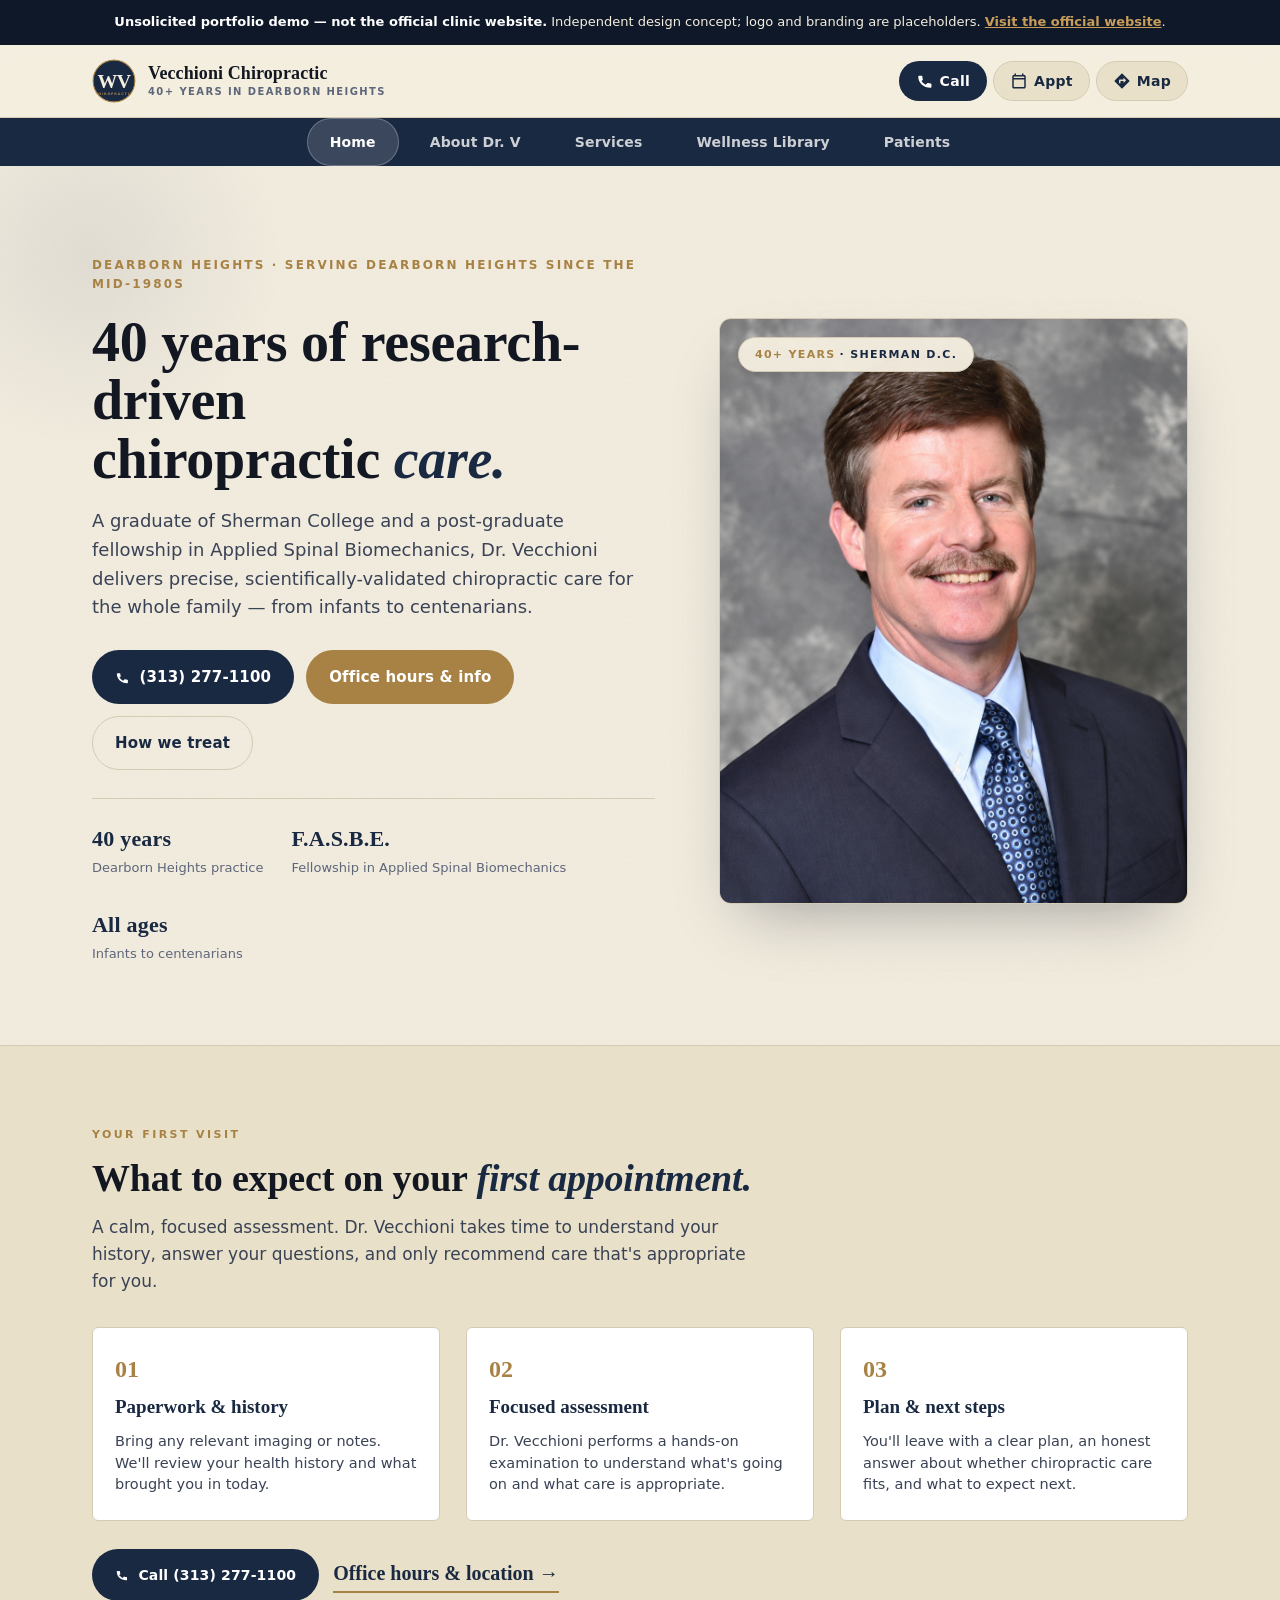
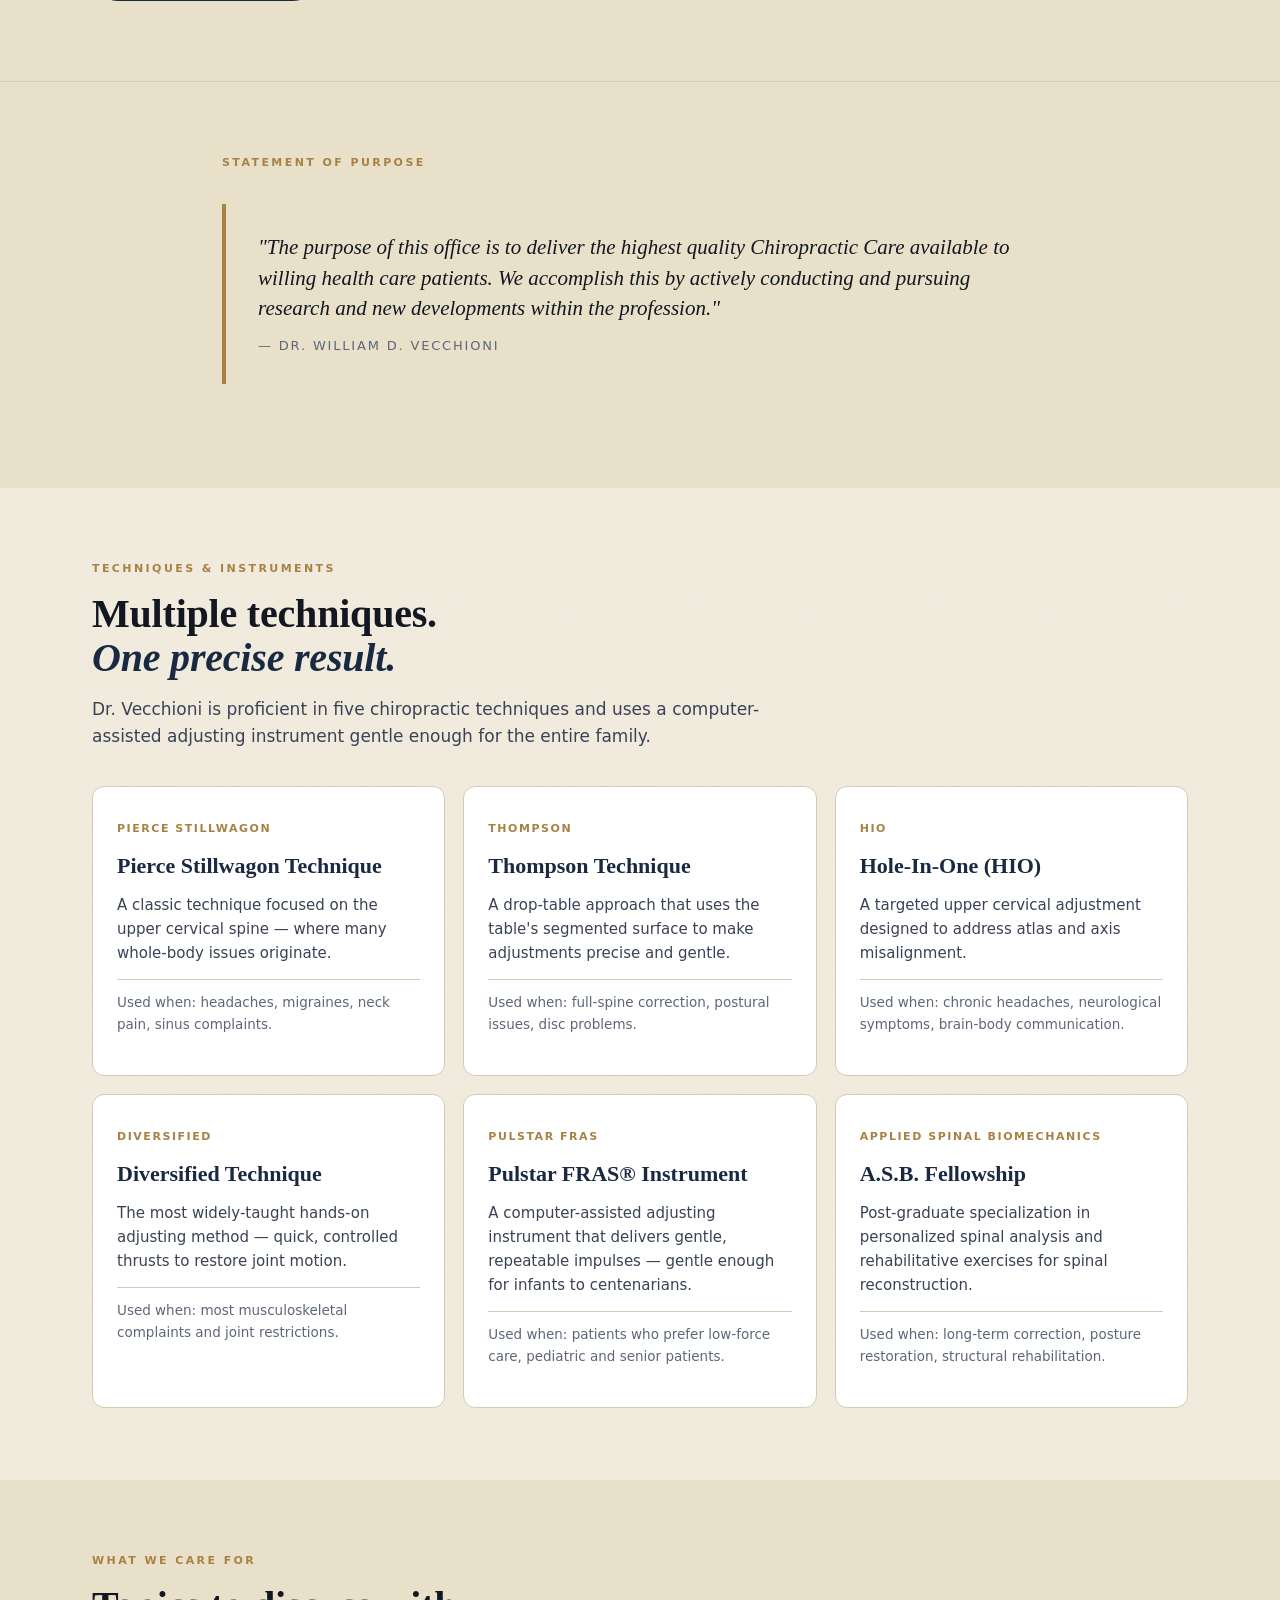
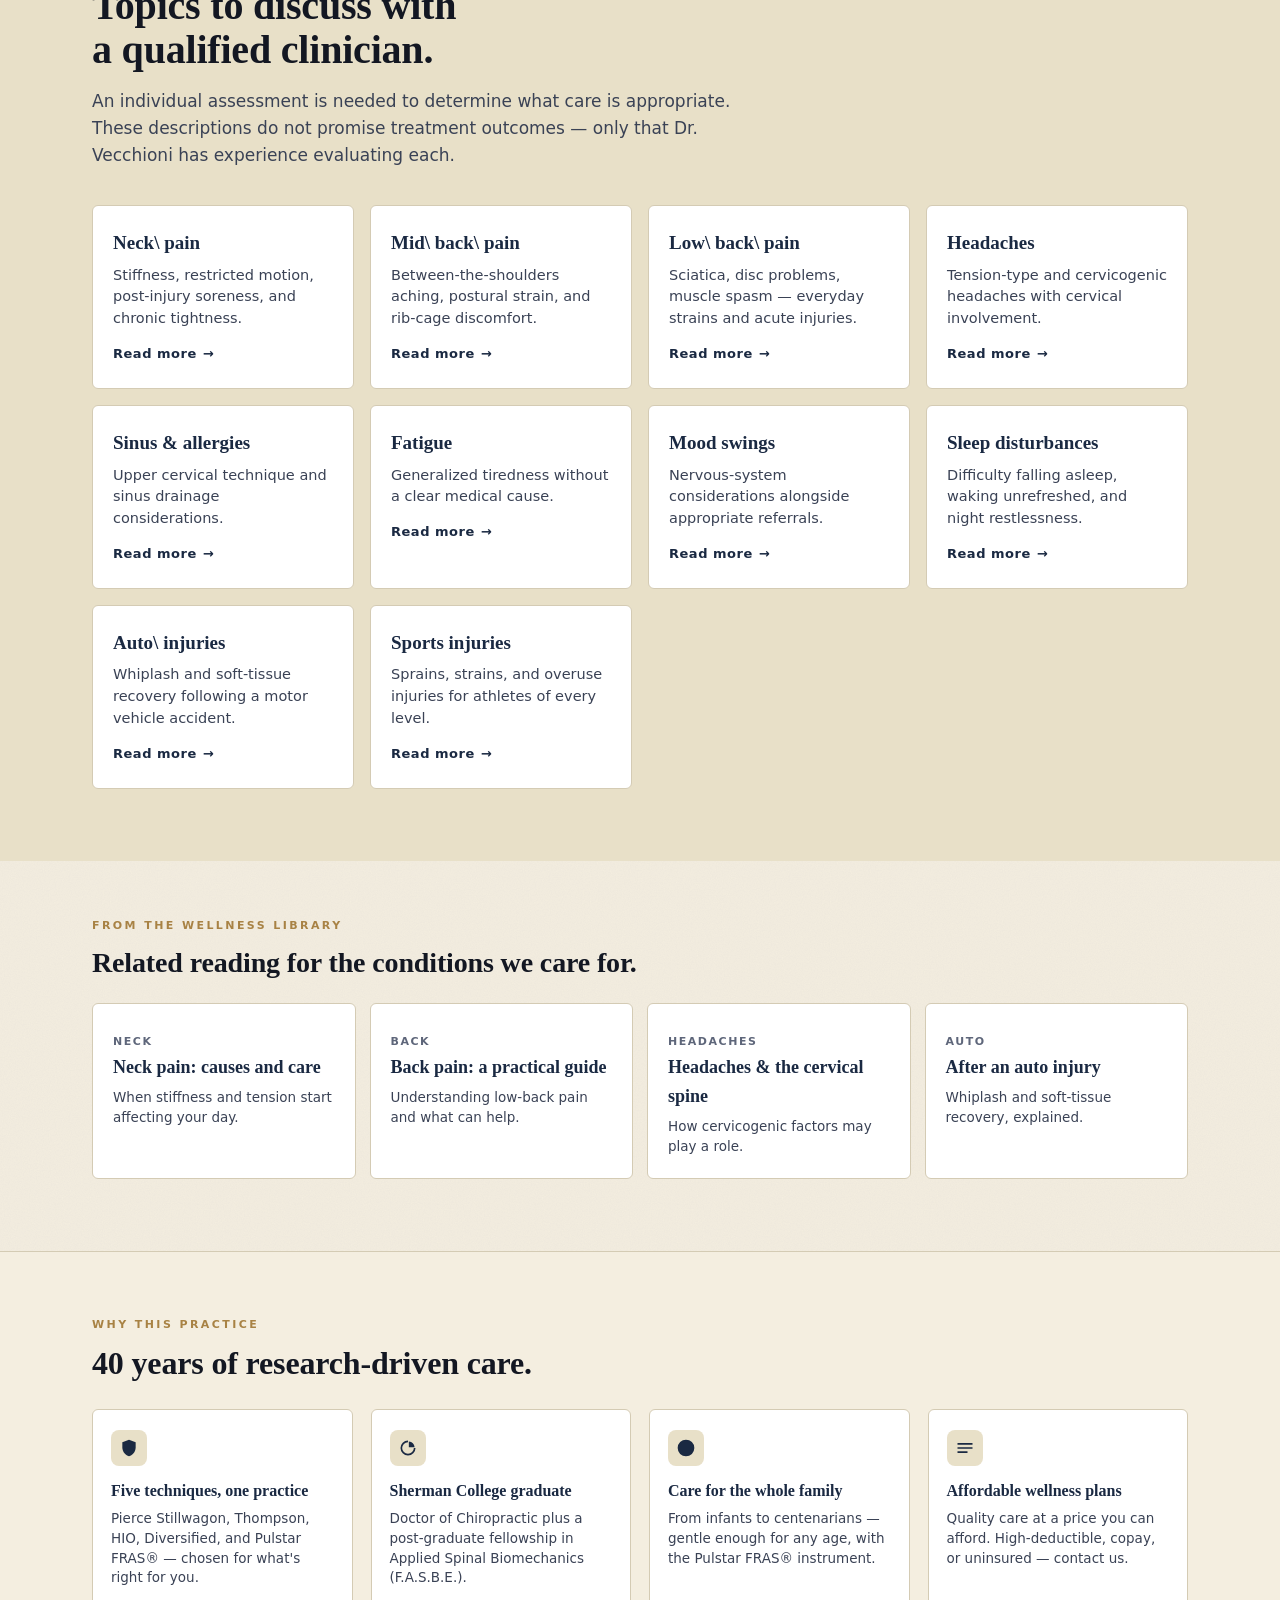
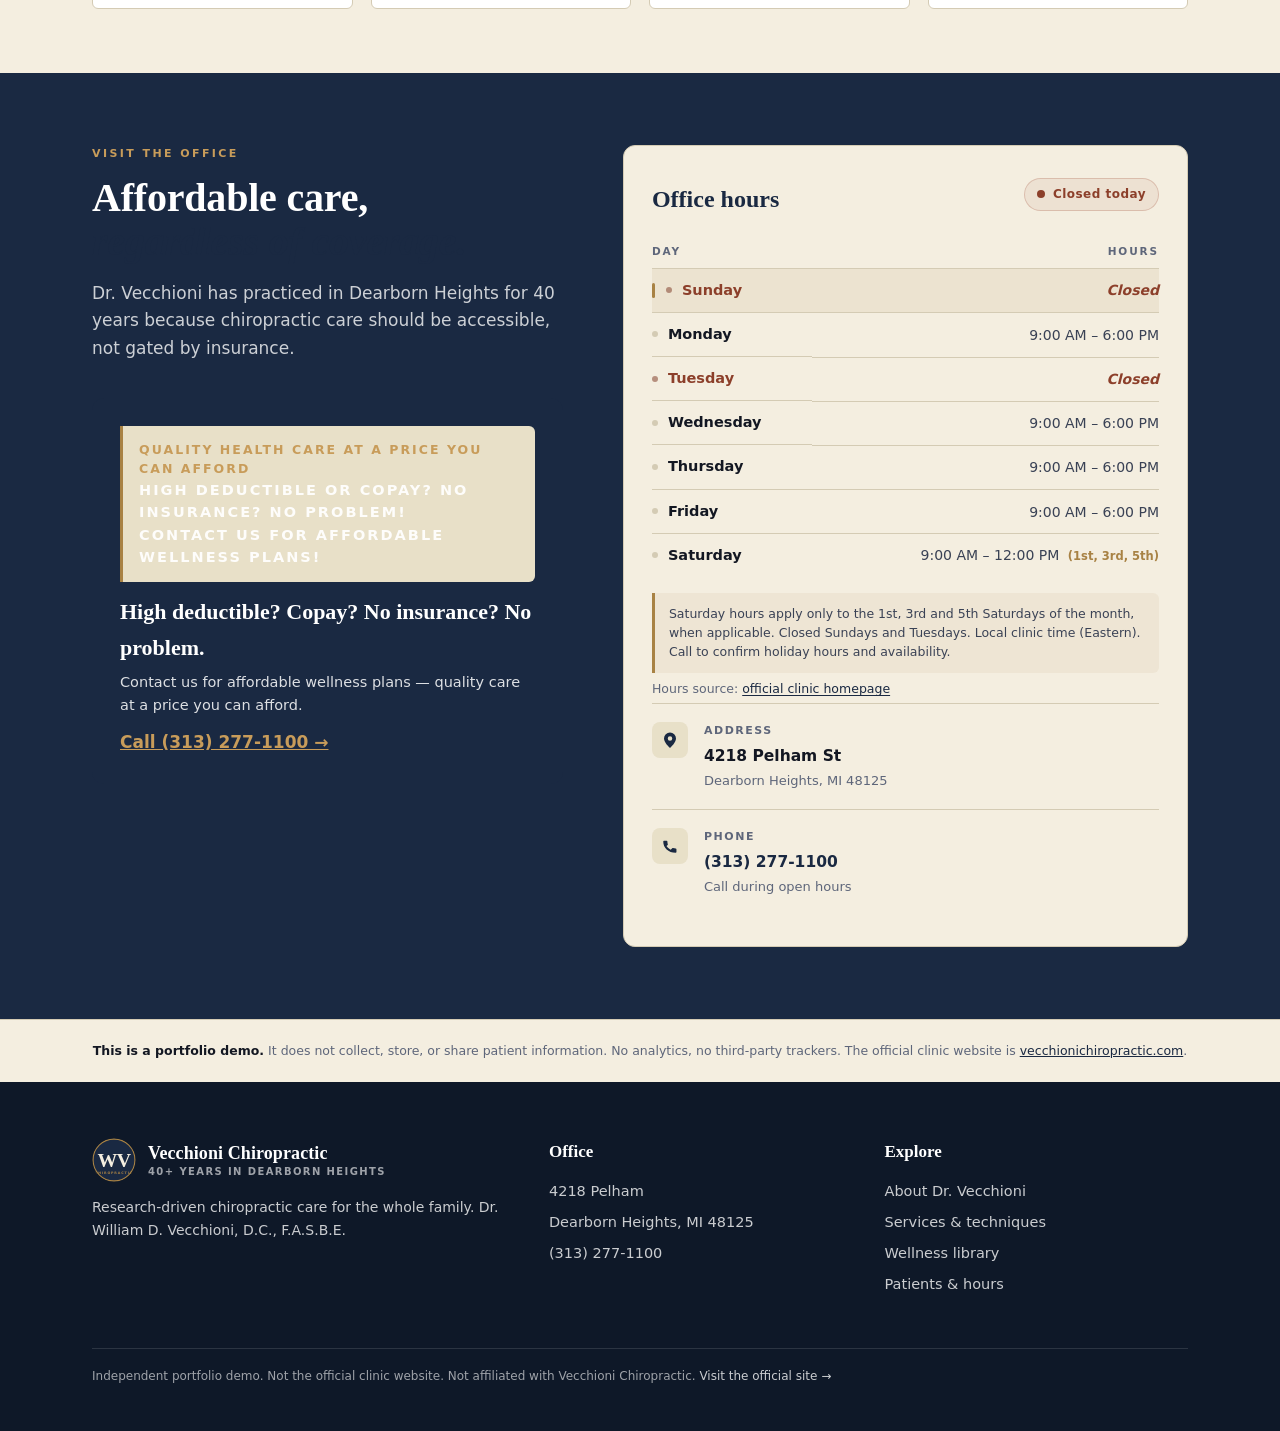
==== commit f4a557fe: "Vecchioni: switch office hours to AM/PM format, Sunday-first ordering Per the user's reference image" ====
--- a/index.html
+++ b/index.html
@@ -306,15 +306,18 @@
           <tr><th>Day</th><th class="time-col">Hours</th></tr>
         </thead>
         <tbody>
-          <tr><td class="day-cell"><span class="day-dot" aria-hidden="true"></span>Monday</td><td class="time-cell">10a–1p · 3p–7p</td></tr>
-          <tr><td class="day-cell"><span class="day-dot" aria-hidden="true"></span>Tuesday</td><td class="time-cell">10a–1p · 3p–7p</td></tr>
-          <tr><td class="day-cell"><span class="day-dot" aria-hidden="true"></span>Wednesday</td><td class="time-cell">10a–1p</td></tr>
-          <tr><td class="day-cell"><span class="day-dot" aria-hidden="true"></span>Thursday</td><td class="time-cell">10a–1p · 3p–7p</td></tr>
-          <tr class="closed-row"><td class="day-cell"><span class="day-dot" aria-hidden="true"></span>Friday</td><td class="time-cell">Closed</td></tr>
-          <tr class="closed-row"><td class="day-cell"><span class="day-dot" aria-hidden="true"></span>Saturday</td><td class="time-cell">Closed</td></tr>
           <tr class="closed-row"><td class="day-cell"><span class="day-dot" aria-hidden="true"></span>Sunday</td><td class="time-cell">Closed</td></tr>
+          <tr><td class="day-cell"><span class="day-dot" aria-hidden="true"></span>Monday</td><td class="time-cell">9:00 AM – 6:00 PM</td></tr>
+          <tr class="closed-row"><td class="day-cell"><span class="day-dot" aria-hidden="true"></span>Tuesday</td><td class="time-cell">Closed</td></tr>
+          <tr><td class="day-cell"><span class="day-dot" aria-hidden="true"></span>Wednesday</td><td class="time-cell">9:00 AM – 6:00 PM</td></tr>
+          <tr><td class="day-cell"><span class="day-dot" aria-hidden="true"></span>Thursday</td><td class="time-cell">9:00 AM – 6:00 PM</td></tr>
+          <tr><td class="day-cell"><span class="day-dot" aria-hidden="true"></span>Friday</td><td class="time-cell">9:00 AM – 6:00 PM</td></tr>
+          <tr><td class="day-cell"><span class="day-dot" aria-hidden="true"></span>Saturday</td><td class="time-cell">9:00 AM – 12:00 PM <span class="time-note">(1st, 3rd, 5th)</span></td></tr>
         </tbody>
       </table>
+
+      <p class="hours-note">Saturday hours apply only to the 1st, 3rd and 5th Saturdays of the month, when applicable. Closed Sundays and Tuesdays. Local clinic time (Eastern). Call to confirm holiday hours and availability.</p>
+      <p class="hours-source">Hours source: <a href="https://vecchionichiropractic.com/" rel="noopener">official clinic homepage</a></p>
 
       <div class="info-row">
         <span class="ico" aria-hidden="true">
@@ -386,7 +389,7 @@
 (function(){
   var pill = document.querySelector('[data-status-pill]');
   if (!pill) return;
-  var HOURS = {1:[[10,13],[15,19]], 2:[[10,13],[15,19]], 3:[[10,13]], 4:[[10,13],[15,19]]};
+  var HOURS = {1:[[9,18]], 3:[[9,18]], 4:[[9,18]], 5:[[9,18]], 6:[[9,12]]};
   var now = new Date();
   var day = now.getDay(); // 0=Sun, 1=Mon, ..., 6=Sat
   var hr  = now.getHours();
--- a/assets/site.css
+++ b/assets/site.css
@@ -1017,6 +1017,50 @@
   .hours-card .info-row .ico { width: 32px; height: 32px; flex-basis: 32px; }
 }
 
+
+/* Saturday half-day note inside the time cell */
+.hours-table td.time-cell .time-note {
+  display: inline-block;
+  font-size: 11.5px;
+  font-weight: 700;
+  color: var(--c-brass);
+  margin-left: 4px;
+}
+
+/* Hours card notes: holiday note + source link */
+.hours-card .hours-note {
+  margin: 16px 0 6px;
+  padding: 12px 14px;
+  background: rgba(168,130,68,.08);
+  border-left: 3px solid var(--c-brass);
+  border-radius: 0 var(--r) var(--r) 0;
+  font-size: 12.5px;
+  line-height: 1.5;
+  color: var(--c-ink-soft);
+}
+.hours-card .hours-source {
+  margin: 0 0 4px;
+  font-size: 12.5px;
+  color: var(--c-muted);
+}
+.hours-card .hours-source a {
+  color: var(--c-navy);
+  text-decoration: underline;
+  text-decoration-thickness: 1px;
+  text-underline-offset: 2px;
+}
+.hours-card .hours-source a:hover { color: var(--c-brass); }
+
+/* Closed day rows: rust accent for the day-cell text + time-cell */
+.hours-table tr.closed-row td.day-cell { color: #8c3f2a; }
+.hours-table tr.closed-row td.time-cell { color: #8c3f2a; font-style: italic; font-weight: 700; }
+.hours-table tr.closed-row td.day-cell .day-dot { background: rgba(140,80,60,.6); }
+
+@media (max-width: 539px) {
+  .hours-table td.time-cell .time-note { display: block; margin-left: 0; margin-top: 2px; }
+  .hours-card .hours-note { font-size: 12px; }
+}
+
 /* Mobile polish for new sections */
 @media (max-width: 539px) {
   .first-visit { padding: 56px 0; }
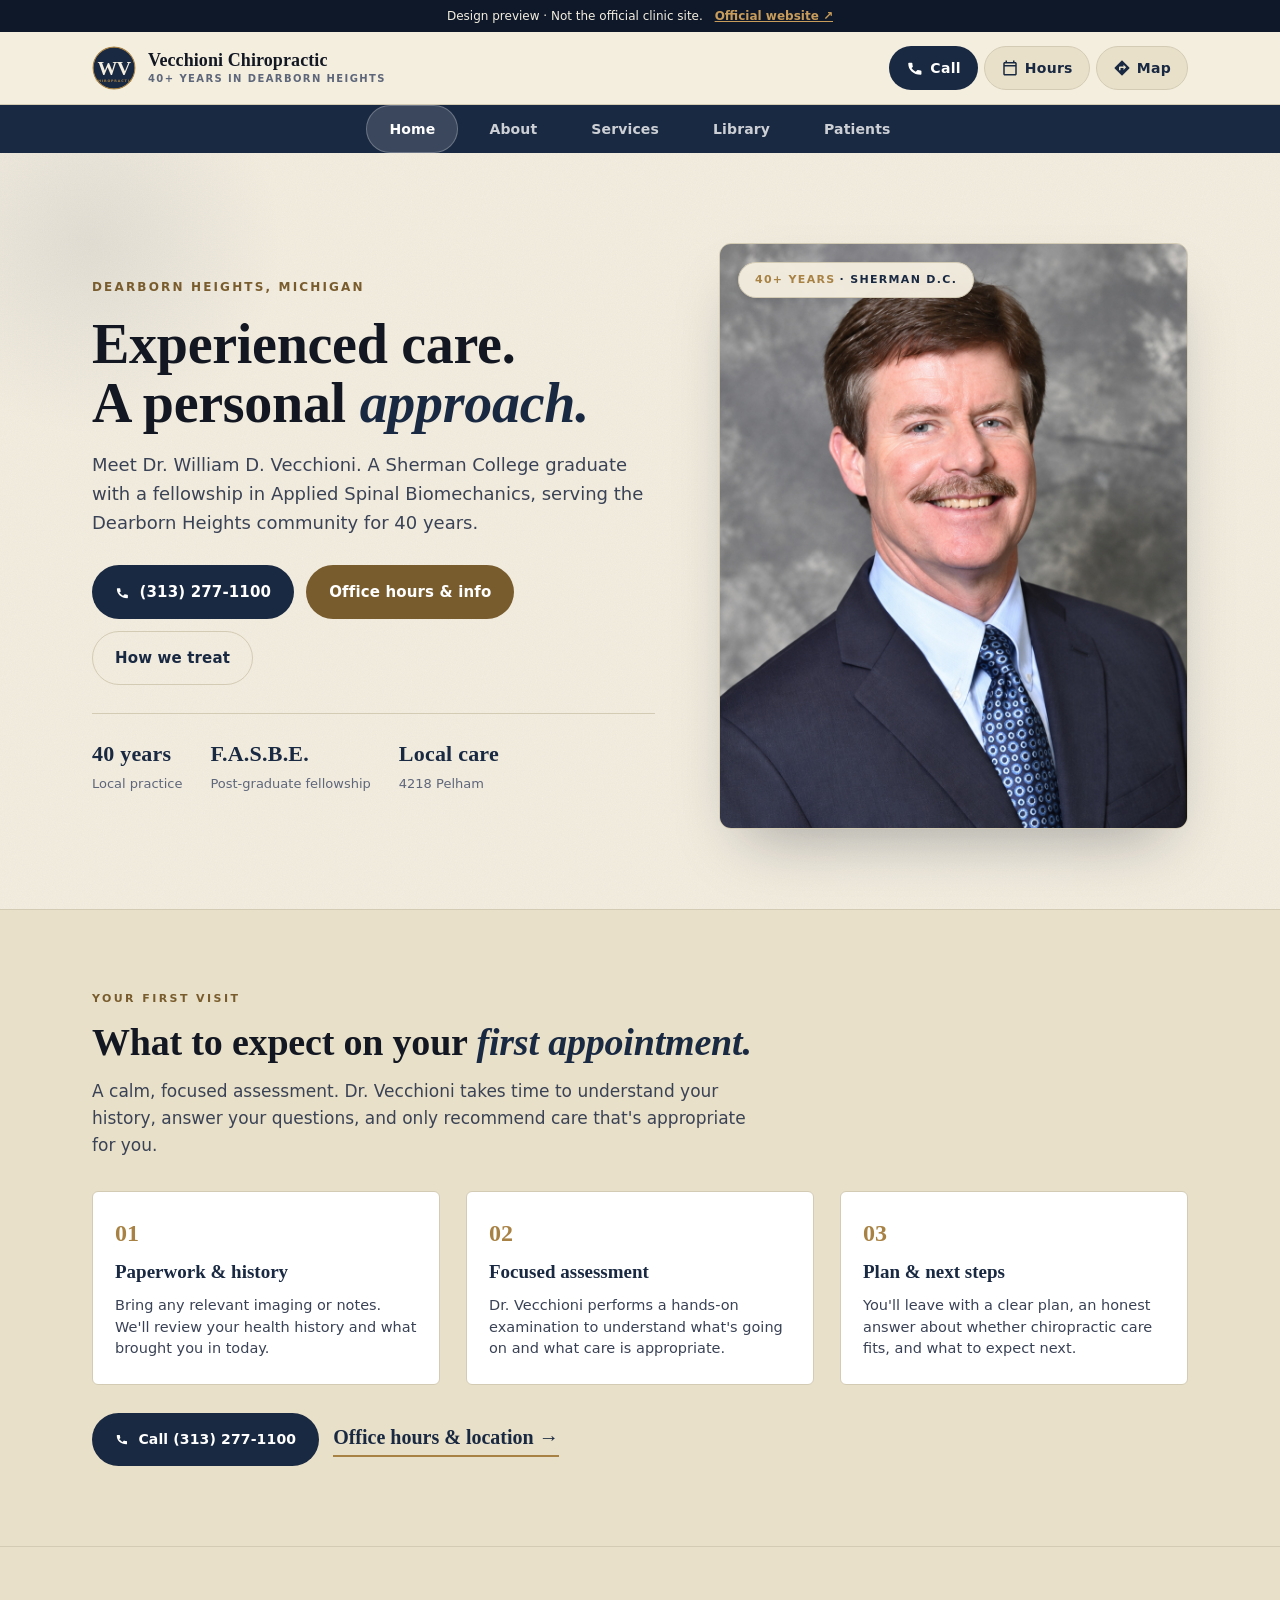
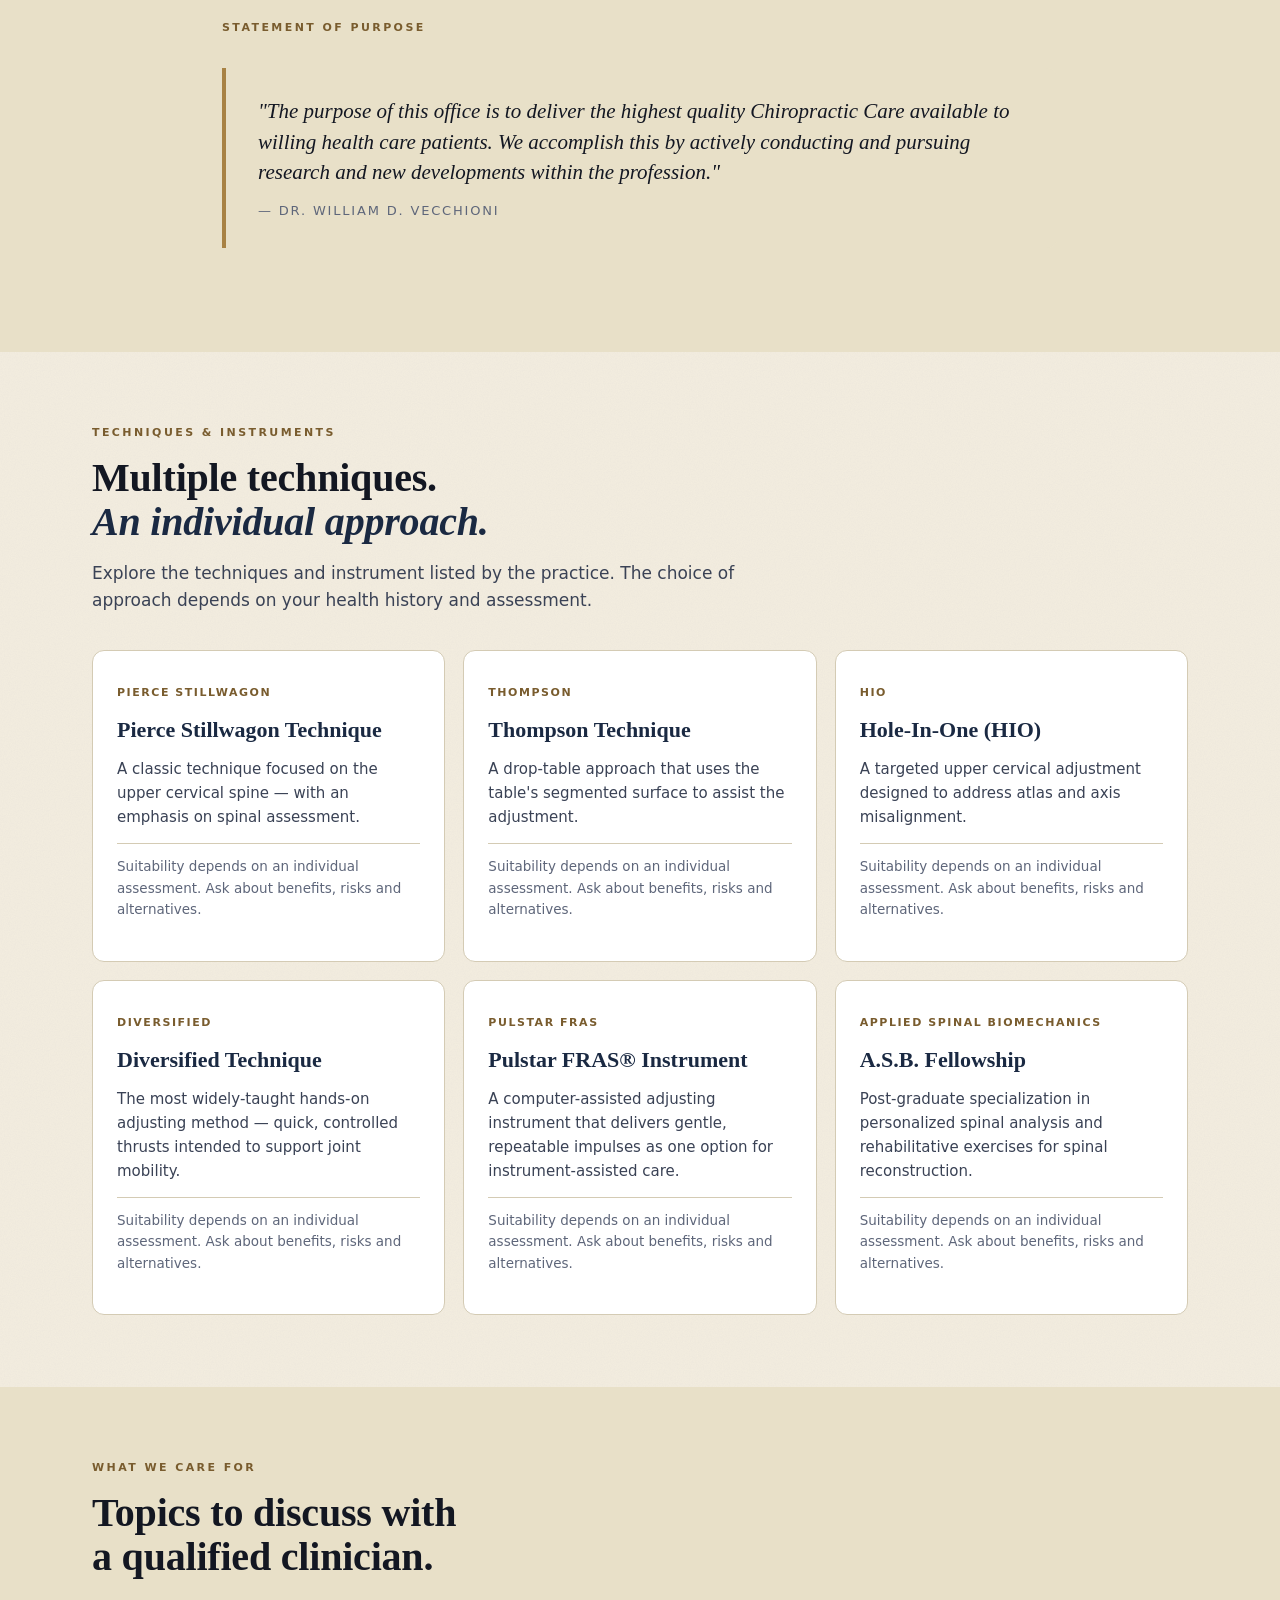
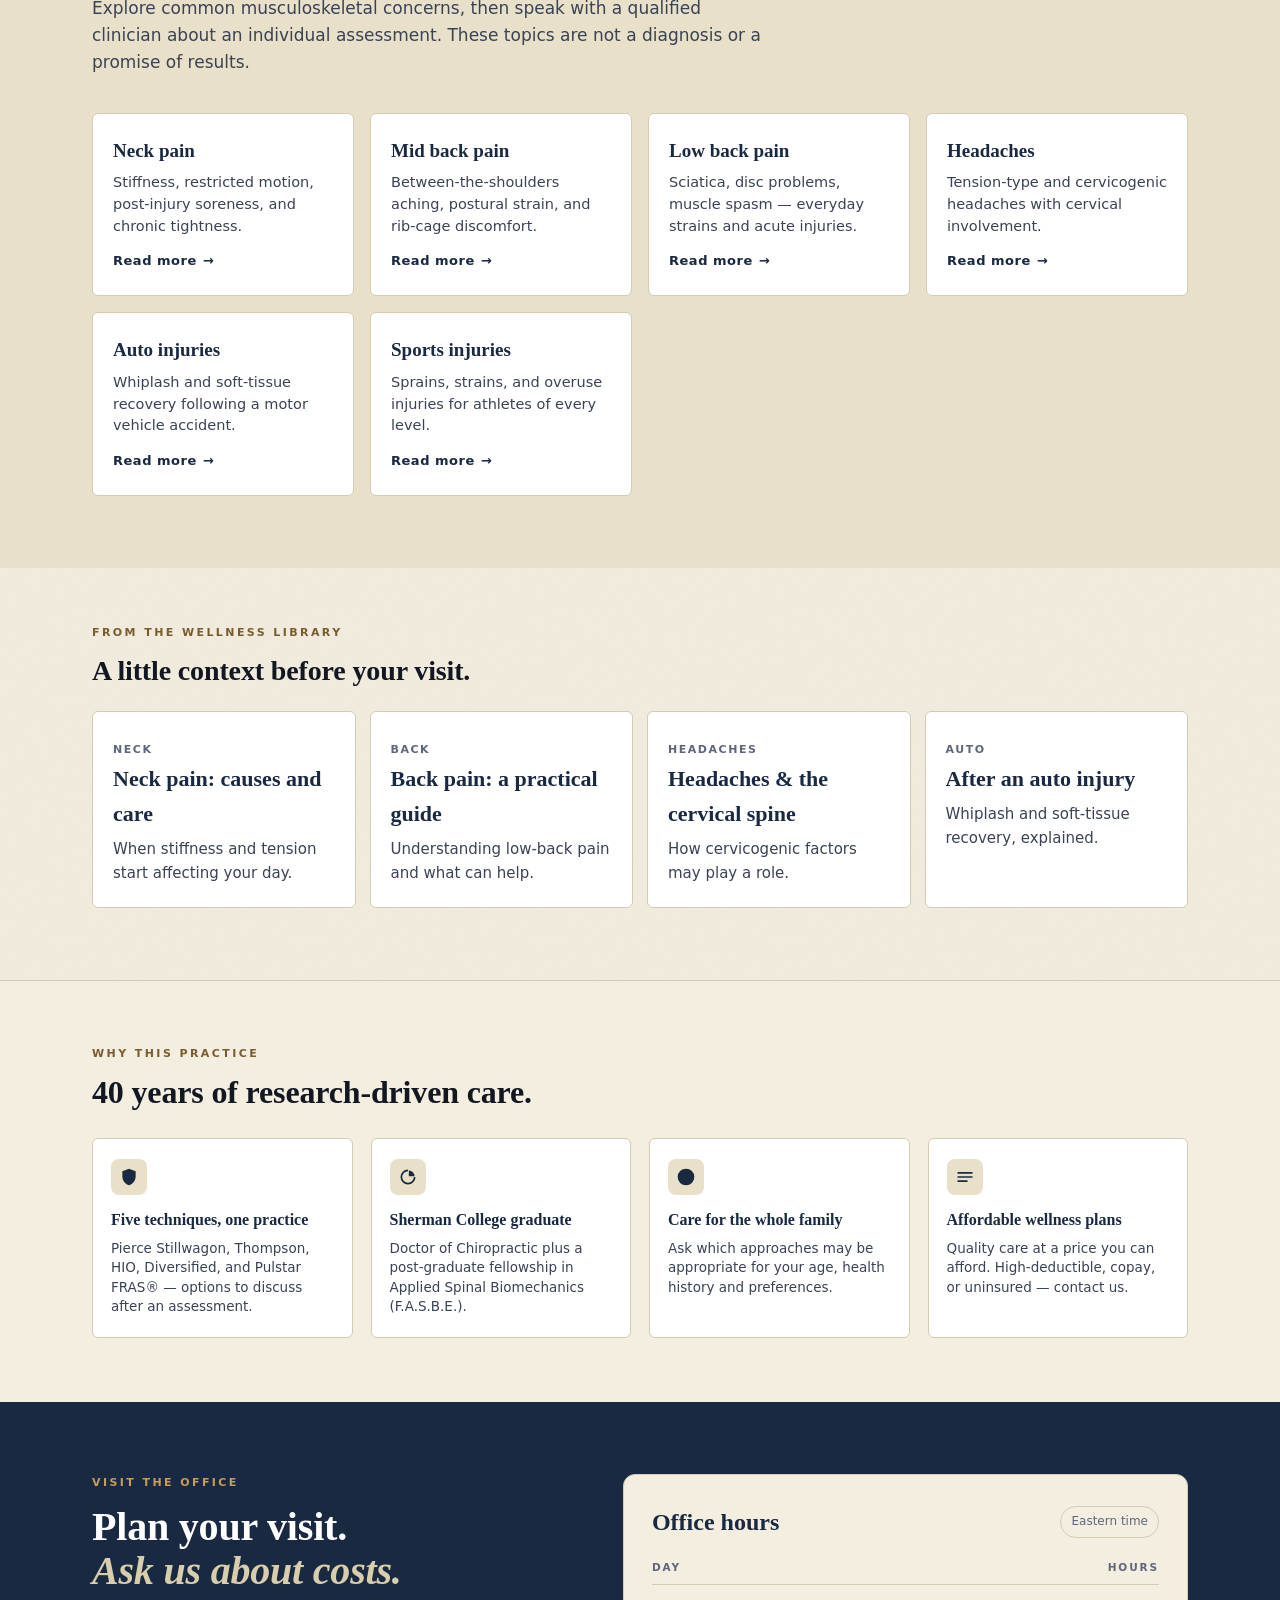
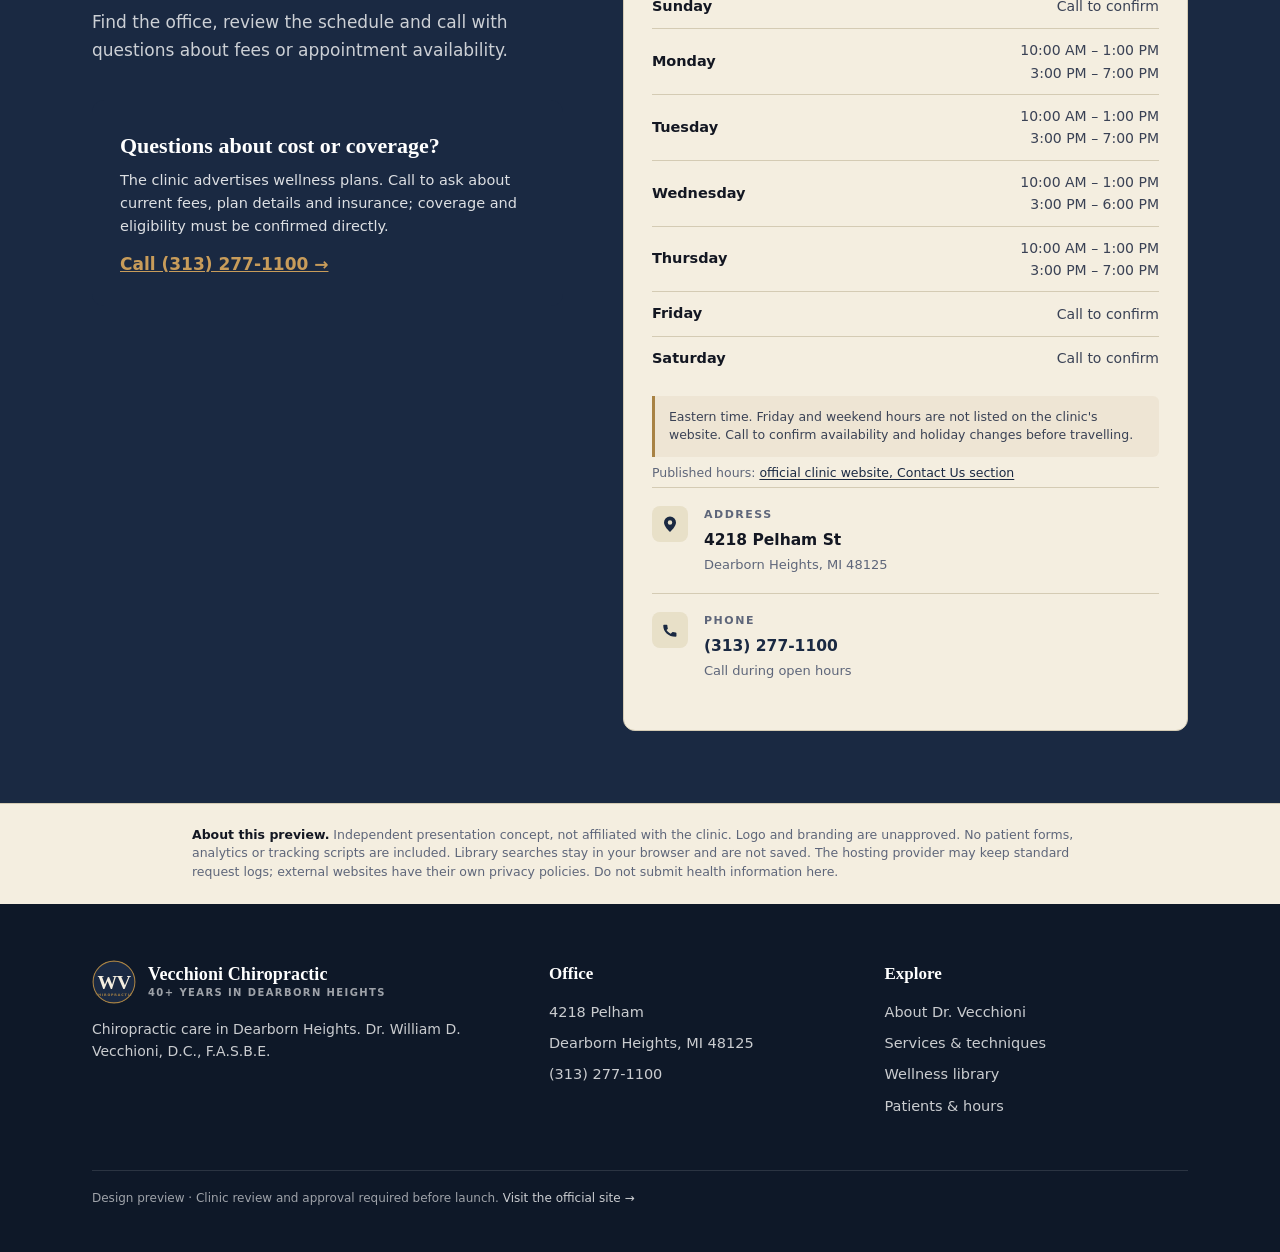
==== commit 4168c27c: "Polish clinic presentation, add patient FAQ and library search, correct hours" ====
--- a/index.html
+++ b/index.html
@@ -6,10 +6,10 @@
 <meta name="theme-color" content="#1a2942" />
 <meta name="robots" content="noindex, nofollow" />
 <meta name="description" content="Unsolicited portfolio demo for Vecchioni Chiropractic in Dearborn Heights. Dr. William D. Vecchioni, D.C., F.A.S.B.E. — 40 years of research-driven chiropractic care. Not the official clinic website." />
-<meta property="og:title" content="Portfolio demo — Vecchioni Chiropractic · 40 years in Dearborn Heights" />
+<meta property="og:title" content="Vecchioni Chiropractic · Website Preview" />
 <meta property="og:description" content="Independent, unsolicited design concept. Not the official clinic website. No appointment or health information is collected." />
 <meta property="og:type" content="website" />
-<title>Portfolio demo — Vecchioni Chiropractic · Dearborn Heights</title>
+<title>Vecchioni Chiropractic · Dearborn Heights — Website Preview</title>
 <link rel="icon" href="assets/wv-monogram.svg" type="image/svg+xml" />
 
 <script type="application/ld+json">
@@ -40,11 +40,7 @@
 <body data-page="home">
 <a class="skip-link" href="#main">Skip to main content</a>
 
-<aside class="demo-banner">
-  <strong>Unsolicited portfolio demo — not the official clinic website.</strong>
-  Independent design concept; logo and branding are placeholders.
-  <a href="https://vecchionichiropractic.com/">Visit the official website</a>.
-</aside>
+<aside class="demo-banner"><span>Design preview · Not the official clinic site.</span> <a href="https://vecchionichiropractic.com/">Official website ↗</a></aside>
 
 <header class="top">
   <div class="wrap">
@@ -57,9 +53,9 @@
         <svg viewBox="0 0 24 24" aria-hidden="true"><path fill="currentColor" d="M6.6 10.8c1.4 2.7 3.6 4.9 6.3 6.3l2.1-2.1c.3-.3.7-.4 1-.2 1.1.4 2.4.6 3.6.6.6 0 1 .4 1 1V20c0 .6-.4 1-1 1C9.6 21 3 14.4 3 6c0-.6.4-1 1-1h3.5c.6 0 1 .4 1 1 0 1.3.2 2.5.6 3.6.1.4 0 .7-.2 1l-2.3 2.2z"/></svg>
         <span>Call</span>
       </a>
-      <a class="hi" href="patient-resources.html" aria-label="Appointment information">
+      <a class="hi" href="patient-resources.html" aria-label="Office hours and appointment information">
         <svg viewBox="0 0 24 24" aria-hidden="true"><path fill="currentColor" d="M19 4h-1V2h-2v2H8V2H6v2H5c-1.1 0-2 .9-2 2v14c0 1.1.9 2 2 2h14c1.1 0 2-.9 2-2V6c0-1.1-.9-2-2-2zm0 16H5V10h14v10zM5 8V6h14v2H5z"/></svg>
-        <span>Appt</span>
+        <span>Hours</span>
       </a>
       <a class="hi" href="https://maps.google.com/?q=4218+Pelham+Dearborn+Heights+MI+48125" rel="noopener" aria-label="Directions">
         <svg viewBox="0 0 24 24" aria-hidden="true"><path fill="currentColor" d="M21.7 11.3l-9-9c-.4-.4-1-.4-1.4 0l-9 9c-.4.4-.4 1 0 1.4l9 9c.4.4 1 .4 1.4 0l9-9c.4-.4.4-1 0-1.4zM14 14.5V12h-4v3H8v-4c0-.6.4-1 1-1h5V7.5l3.5 3.5-3.5 3.5z"/></svg>
@@ -71,10 +67,10 @@
 
 <nav class="topnav" aria-label="Sections">
   <div class="wrap">
-    <a href="index.html" data-nav="home">Home</a>
-    <a href="meet-the-doctor.html" data-nav="about">About Dr. V</a>
+    <a href="index.html" data-nav="home" aria-current="page">Home</a>
+    <a href="meet-the-doctor.html" data-nav="about">About</a>
     <a href="services.html" data-nav="services">Services</a>
-    <a href="library-index.html" data-nav="library">Wellness Library</a>
+    <a href="library-index.html" data-nav="library">Library</a>
     <a href="patient-resources.html" data-nav="patients">Patients</a>
   </div>
 </nav>
@@ -85,9 +81,9 @@
 <section class="hero" id="top">
   <div class="wrap">
     <div>
-      <p class="eyebrow">Dearborn Heights · Serving Dearborn Heights since the mid-1980s</p>
-      <h1>40 years of research-driven<br>chiropractic <em>care.</em></h1>
-      <p class="lede">A graduate of Sherman College and a post-graduate fellowship in Applied Spinal Biomechanics, Dr. Vecchioni delivers precise, scientifically-validated chiropractic care for the whole family — from infants to centenarians.</p>
+      <p class="eyebrow">Dearborn Heights, Michigan</p>
+      <h1>Experienced care.<br>A personal <em>approach.</em></h1>
+      <p class="lede">Meet Dr. William D. Vecchioni. A Sherman College graduate with a fellowship in Applied Spinal Biomechanics, serving the Dearborn Heights community for 40 years.</p>
 
       <div class="ctas">
         <a class="btn btn-call" href="tel:+13132771100">
@@ -99,9 +95,9 @@
       </div>
 
       <div class="meta">
-        <span><strong>40 years</strong>Dearborn Heights practice</span>
-        <span><strong>F.A.S.B.E.</strong>Fellowship in Applied Spinal Biomechanics</span>
-        <span><strong>All ages</strong>Infants to centenarians</span>
+        <span><strong>40 years</strong>Local practice</span>
+        <span><strong>F.A.S.B.E.</strong>Post-graduate fellowship</span>
+        <span><strong>Local care</strong>4218 Pelham</span>
       </div>
     </div>
 
@@ -162,45 +158,45 @@
 <section>
   <div class="wrap">
     <p class="eyebrow">Techniques &amp; instruments</p>
-    <h2>Multiple techniques.<br><em>One precise result.</em></h2>
-    <p class="lede">Dr. Vecchioni is proficient in five chiropractic techniques and uses a computer-assisted adjusting instrument gentle enough for the entire family.</p>
+    <h2>Multiple techniques.<br><em>An individual approach.</em></h2>
+    <p class="lede">Explore the techniques and instrument listed by the practice. The choice of approach depends on your health history and assessment.</p>
 
     <div class="tech-grid">
       <article class="tech">
         <span class="tag">Pierce Stillwagon</span>
         <h3>Pierce Stillwagon Technique</h3>
-        <p>A classic technique focused on the upper cervical spine — where many whole-body issues originate.</p>
-        <p class="why">Used when: headaches, migraines, neck pain, sinus complaints.</p>
+        <p>A classic technique focused on the upper cervical spine — with an emphasis on spinal assessment.</p>
+        <p class="why">Suitability depends on an individual assessment. Ask about benefits, risks and alternatives.</p>
       </article>
       <article class="tech">
         <span class="tag">Thompson</span>
         <h3>Thompson Technique</h3>
-        <p>A drop-table approach that uses the table's segmented surface to make adjustments precise and gentle.</p>
-        <p class="why">Used when: full-spine correction, postural issues, disc problems.</p>
+        <p>A drop-table approach that uses the table's segmented surface to assist the adjustment.</p>
+        <p class="why">Suitability depends on an individual assessment. Ask about benefits, risks and alternatives.</p>
       </article>
       <article class="tech">
         <span class="tag">HIO</span>
         <h3>Hole-In-One (HIO)</h3>
         <p>A targeted upper cervical adjustment designed to address atlas and axis misalignment.</p>
-        <p class="why">Used when: chronic headaches, neurological symptoms, brain-body communication.</p>
+        <p class="why">Suitability depends on an individual assessment. Ask about benefits, risks and alternatives.</p>
       </article>
       <article class="tech">
         <span class="tag">Diversified</span>
         <h3>Diversified Technique</h3>
-        <p>The most widely-taught hands-on adjusting method — quick, controlled thrusts to restore joint motion.</p>
-        <p class="why">Used when: most musculoskeletal complaints and joint restrictions.</p>
+        <p>The most widely-taught hands-on adjusting method — quick, controlled thrusts intended to support joint mobility.</p>
+        <p class="why">Suitability depends on an individual assessment. Ask about benefits, risks and alternatives.</p>
       </article>
       <article class="tech">
         <span class="tag">Pulstar FRAS</span>
         <h3>Pulstar FRAS® Instrument</h3>
-        <p>A computer-assisted adjusting instrument that delivers gentle, repeatable impulses — gentle enough for infants to centenarians.</p>
-        <p class="why">Used when: patients who prefer low-force care, pediatric and senior patients.</p>
+        <p>A computer-assisted adjusting instrument that delivers gentle, repeatable impulses as one option for instrument-assisted care.</p>
+        <p class="why">Suitability depends on an individual assessment. Ask about benefits, risks and alternatives.</p>
       </article>
       <article class="tech">
         <span class="tag">Applied Spinal Biomechanics</span>
         <h3>A.S.B. Fellowship</h3>
         <p>Post-graduate specialization in personalized spinal analysis and rehabilitative exercises for spinal reconstruction.</p>
-        <p class="why">Used when: long-term correction, posture restoration, structural rehabilitation.</p>
+        <p class="why">Suitability depends on an individual assessment. Ask about benefits, risks and alternatives.</p>
       </article>
     </div>
   </div>
@@ -211,18 +207,18 @@
   <div class="wrap">
     <p class="eyebrow">What we care for</p>
     <h2>Topics to discuss with<br>a qualified clinician.</h2>
-    <p class="lede">An individual assessment is needed to determine what care is appropriate. These descriptions do not promise treatment outcomes — only that Dr. Vecchioni has experience evaluating each.</p>
+    <p class="lede">Explore common musculoskeletal concerns, then speak with a qualified clinician about an individual assessment. These topics are not a diagnosis or a promise of results.</p>
 
     <div class="condition-grid">
-      <article class="condition"><h3>Neck\ pain</h3><p>Stiffness, restricted motion, post-injury soreness, and chronic tightness.</p><a class="condition-link" href="library-neck.html">Read more <span aria-hidden="true">→</span></a></article>
-      <article class="condition"><h3>Mid\ back\ pain</h3><p>Between-the-shoulders aching, postural strain, and rib-cage discomfort.</p><a class="condition-link" href="library-back.html">Read more <span aria-hidden="true">→</span></a></article>
-      <article class="condition"><h3>Low\ back\ pain</h3><p>Sciatica, disc problems, muscle spasm — everyday strains and acute injuries.</p><a class="condition-link" href="library-back.html">Read more <span aria-hidden="true">→</span></a></article>
+      <article class="condition"><h3>Neck pain</h3><p>Stiffness, restricted motion, post-injury soreness, and chronic tightness.</p><a class="condition-link" href="library-neck.html">Read more <span aria-hidden="true">→</span></a></article>
+      <article class="condition"><h3>Mid back pain</h3><p>Between-the-shoulders aching, postural strain, and rib-cage discomfort.</p><a class="condition-link" href="library-back.html">Read more <span aria-hidden="true">→</span></a></article>
+      <article class="condition"><h3>Low back pain</h3><p>Sciatica, disc problems, muscle spasm — everyday strains and acute injuries.</p><a class="condition-link" href="library-back.html">Read more <span aria-hidden="true">→</span></a></article>
       <article class="condition"><h3>Headaches</h3><p>Tension-type and cervicogenic headaches with cervical involvement.</p><a class="condition-link" href="library-headaches.html">Read more <span aria-hidden="true">→</span></a></article>
-      <article class="condition"><h3>Sinus &amp; allergies</h3><p>Upper cervical technique and sinus drainage considerations.</p><a class="condition-link" href="library-neck.html">Read more <span aria-hidden="true">→</span></a></article>
-      <article class="condition"><h3>Fatigue</h3><p>Generalized tiredness without a clear medical cause.</p><a class="condition-link" href="library-back.html">Read more <span aria-hidden="true">→</span></a></article>
-      <article class="condition"><h3>Mood swings</h3><p>Nervous-system considerations alongside appropriate referrals.</p><a class="condition-link" href="library-back.html">Read more <span aria-hidden="true">→</span></a></article>
-      <article class="condition"><h3>Sleep disturbances</h3><p>Difficulty falling asleep, waking unrefreshed, and night restlessness.</p><a class="condition-link" href="library-headaches.html">Read more <span aria-hidden="true">→</span></a></article>
-      <article class="condition"><h3>Auto\ injuries</h3><p>Whiplash and soft-tissue recovery following a motor vehicle accident.</p><a class="condition-link" href="library-auto.html">Read more <span aria-hidden="true">→</span></a></article>
+
+
+
+
+      <article class="condition"><h3>Auto injuries</h3><p>Whiplash and soft-tissue recovery following a motor vehicle accident.</p><a class="condition-link" href="library-auto.html">Read more <span aria-hidden="true">→</span></a></article>
       <article class="condition"><h3>Sports injuries</h3><p>Sprains, strains, and overuse injuries for athletes of every level.</p><a class="condition-link" href="library-auto.html">Read more <span aria-hidden="true">→</span></a></article>
     </div>
   </div>
@@ -232,7 +228,7 @@
 <section class="related-reading">
   <div class="wrap">
     <p class="eyebrow">From the wellness library</p>
-    <h2>Related reading for the conditions we care for.</h2>
+    <h2>A little context before your visit.</h2>
     <div class="lib-grid">
       <a class="lib-card" href="library-neck.html"><span class="topic">Neck</span><h3>Neck pain: causes and care</h3><p>When stiffness and tension start affecting your day.</p></a>
       <a class="lib-card" href="library-back.html"><span class="topic">Back</span><h3>Back pain: a practical guide</h3><p>Understanding low-back pain and what can help.</p></a>
@@ -253,7 +249,7 @@
           <svg viewBox="0 0 24 24" width="20" height="20"><path fill="currentColor" d="M12 2 4 5v6c0 5 3.4 9.4 8 11 4.6-1.6 8-6 8-11V5l-8-3z"/></svg>
         </span>
         <h3>Five techniques, one practice</h3>
-        <p>Pierce Stillwagon, Thompson, HIO, Diversified, and Pulstar FRAS® — chosen for what's right for you.</p>
+        <p>Pierce Stillwagon, Thompson, HIO, Diversified, and Pulstar FRAS® — options to discuss after an assessment.</p>
       </div>
       <div class="trust-card">
         <span class="ico" aria-hidden="true">
@@ -267,7 +263,7 @@
           <svg viewBox="0 0 24 24" width="20" height="20"><path fill="currentColor" d="M12 2a10 10 0 1 0 0 20 10 10 0 0 0 0-20zm1 5h-2v6l5 3 1-1.7-4-2.3V7z"/></svg>
         </span>
         <h3>Care for the whole family</h3>
-        <p>From infants to centenarians — gentle enough for any age, with the Pulstar FRAS® instrument.</p>
+        <p>Ask which approaches may be appropriate for your age, health history and preferences.</p>
       </div>
       <div class="trust-card">
         <span class="ico" aria-hidden="true">
@@ -285,12 +281,11 @@
   <div class="wrap">
     <div>
       <p class="eyebrow">Visit the office</p>
-      <h2>Affordable care,<br><em>regardless of coverage.</em></h2>
-      <p class="lede">Dr. Vecchioni has practiced in Dearborn Heights for 40 years because chiropractic care should be accessible, not gated by insurance.</p>
+      <h2>Plan your visit.<br><em>Ask us about costs.</em></h2>
+      <p class="lede">Find the office, review the schedule and call with questions about fees or appointment availability.</p>
 
       <div class="affordability">
-        <p class="affordability-callout"><span>Quality health care at a price you can afford</span><span>High deductible or copay? No insurance? No problem!</span><span>Contact us for affordable wellness plans!</span></p><strong>High deductible? Copay? No insurance? No problem.</strong>
-        <p>Contact us for affordable wellness plans — quality care at a price you can afford.</p>
+        <strong>Questions about cost or coverage?</strong><p>The clinic advertises wellness plans. Call to ask about current fees, plan details and insurance; coverage and eligibility must be confirmed directly.</p>
         <a href="tel:+13132771100">Call (313) 277-1100 →</a>
       </div>
     </div>
@@ -298,7 +293,7 @@
     <div class="hours-card">
       <div class="hours-head">
         <h3>Office hours</h3>
-        <span class="status-pill" data-status-pill aria-live="polite"><span class="dot" aria-hidden="true"></span><span class="label">Checking hours…</span></span>
+        <span class="hours-timezone">Eastern time</span>
       </div>
 
       <table class="hours-table" aria-label="Weekly office hours">
@@ -306,18 +301,18 @@
           <tr><th>Day</th><th class="time-col">Hours</th></tr>
         </thead>
         <tbody>
-          <tr class="closed-row"><td class="day-cell"><span class="day-dot" aria-hidden="true"></span>Sunday</td><td class="time-cell">Closed</td></tr>
-          <tr><td class="day-cell"><span class="day-dot" aria-hidden="true"></span>Monday</td><td class="time-cell">9:00 AM – 6:00 PM</td></tr>
-          <tr class="closed-row"><td class="day-cell"><span class="day-dot" aria-hidden="true"></span>Tuesday</td><td class="time-cell">Closed</td></tr>
-          <tr><td class="day-cell"><span class="day-dot" aria-hidden="true"></span>Wednesday</td><td class="time-cell">9:00 AM – 6:00 PM</td></tr>
-          <tr><td class="day-cell"><span class="day-dot" aria-hidden="true"></span>Thursday</td><td class="time-cell">9:00 AM – 6:00 PM</td></tr>
-          <tr><td class="day-cell"><span class="day-dot" aria-hidden="true"></span>Friday</td><td class="time-cell">9:00 AM – 6:00 PM</td></tr>
-          <tr><td class="day-cell"><span class="day-dot" aria-hidden="true"></span>Saturday</td><td class="time-cell">9:00 AM – 12:00 PM <span class="time-note">(1st, 3rd, 5th)</span></td></tr>
+          <tr><td class="day-cell">Sunday</td><td class="time-cell">Call to confirm</td></tr>
+          <tr><td class="day-cell">Monday</td><td class="time-cell">10:00 AM – 1:00 PM<br>3:00 PM – 7:00 PM</td></tr>
+          <tr><td class="day-cell">Tuesday</td><td class="time-cell">10:00 AM – 1:00 PM<br>3:00 PM – 7:00 PM</td></tr>
+          <tr><td class="day-cell">Wednesday</td><td class="time-cell">10:00 AM – 1:00 PM<br>3:00 PM – 6:00 PM</td></tr>
+          <tr><td class="day-cell">Thursday</td><td class="time-cell">10:00 AM – 1:00 PM<br>3:00 PM – 7:00 PM</td></tr>
+          <tr><td class="day-cell">Friday</td><td class="time-cell">Call to confirm</td></tr>
+          <tr><td class="day-cell">Saturday</td><td class="time-cell">Call to confirm</td></tr>
         </tbody>
       </table>
 
-      <p class="hours-note">Saturday hours apply only to the 1st, 3rd and 5th Saturdays of the month, when applicable. Closed Sundays and Tuesdays. Local clinic time (Eastern). Call to confirm holiday hours and availability.</p>
-      <p class="hours-source">Hours source: <a href="https://vecchionichiropractic.com/" rel="noopener">official clinic homepage</a></p>
+      <p class="hours-note">Eastern time. Friday and weekend hours are not listed on the clinic's website. Call to confirm availability and holiday changes before travelling.</p>
+      <p class="hours-source">Published hours: <a href="https://vecchionichiropractic.com/" rel="noopener">official clinic website, Contact Us section</a></p>
 
       <div class="info-row">
         <span class="ico" aria-hidden="true">
@@ -347,11 +342,7 @@
 </main>
 
 
-<aside class="privacy-strip">
-  <div class="wrap">
-    <strong>This is a portfolio demo.</strong> It does not collect, store, or share patient information. No analytics, no third-party trackers. The official clinic website is <a href="https://vecchionichiropractic.com/" rel="noopener">vecchionichiropractic.com</a>.
-  </div>
-</aside>
+<aside class="privacy-strip" id="preview-notice"><div class="wrap"><strong>About this preview.</strong> Independent presentation concept, not affiliated with the clinic. Logo and branding are unapproved. No patient forms, analytics or tracking scripts are included. Library searches stay in your browser and are not saved. The hosting provider may keep standard request logs; external websites have their own privacy policies. Do not submit health information here.</div></aside>
 
 <footer>
   <div class="wrap">
@@ -360,7 +351,7 @@
         <img class="mark" src="assets/wv-monogram.svg" alt="" width="44" height="44" />
         <span class="name">Vecchioni Chiropractic<small>40+ years in Dearborn Heights</small></span>
       </a>
-      <p style="margin: 14px 0 0; font-size: 14px;">Research-driven chiropractic care for the whole family. Dr. William D. Vecchioni, D.C., F.A.S.B.E.</p>
+      <p style="margin: 14px 0 0; font-size: 14px;">Chiropractic care in Dearborn Heights. Dr. William D. Vecchioni, D.C., F.A.S.B.E.</p>
     </div>
     <div>
       <h4>Office</h4>
@@ -379,41 +370,11 @@
         <li><a href="patient-resources.html">Patients &amp; hours</a></li>
       </ul>
     </div>
-    <p class="small">Independent portfolio demo. Not the official clinic website. Not affiliated with Vecchioni Chiropractic. <a href="https://vecchionichiropractic.com/">Visit the official site →</a></p>
+    <p class="small">Design preview · Clinic review and approval required before launch. <a href="https://vecchionichiropractic.com/">Visit the official site →</a></p>
   </div>
 </footer>
 
-<script>
-// Open/closed status pill — based on the office hours table.
-// Hours: Mon 10-1, 3-7 | Tue 10-1, 3-7 | Wed 10-1 | Thu 10-1, 3-7 | Fri/Sat/Sun closed
-(function(){
-  var pill = document.querySelector('[data-status-pill]');
-  if (!pill) return;
-  var HOURS = {1:[[9,18]], 3:[[9,18]], 4:[[9,18]], 5:[[9,18]], 6:[[9,12]]};
-  var now = new Date();
-  var day = now.getDay(); // 0=Sun, 1=Mon, ..., 6=Sat
-  var hr  = now.getHours();
-  var min = now.getMinutes();
-  var t = hr + min/60;
-  var open = false;
-  if (HOURS[day]) {
-    for (var i=0; i<HOURS[day].length; i++) {
-      var w = HOURS[day][i];
-      if (t >= w[0] && t < w[1]) { open = true; break; }
-    }
-  }
-  pill.classList.add(open ? 'is-open' : 'is-closed');
-  pill.querySelector('.label').textContent = open
-    ? 'Open now · closes today'
-    : (HOURS[day] ? 'Closed now' : 'Closed today');
-  // highlight today's row in the hours table (new table-based markup uses <tr>)
-  var days = ['Sun','Mon','Tue','Wed','Thu','Fri','Sat'];
-  document.querySelectorAll('.hours-table tbody tr').forEach(function(r){
-    var d = r.querySelector('.day-cell');
-    if (d && d.textContent.trim().startsWith(days[day])) r.classList.add('today');
-  });
-})();
-</script>
+
 
 </body>
 </html>
--- a/assets/site.css
+++ b/assets/site.css
@@ -24,6 +24,7 @@
   --sans:  "Inter", -apple-system, BlinkMacSystemFont, "Segoe UI", system-ui, sans-serif;
 }
 * { box-sizing: border-box; }
+[hidden] { display: none !important; }
 html { -webkit-text-size-adjust: 100%; scroll-behavior: smooth; }
 body {
   margin: 0;
@@ -1073,3 +1074,81 @@
   *, *::before, *::after { transition: none; animation: none; }
   html { scroll-behavior: auto; }
 }
+
+/* Presentation refinement: compact chrome, clear controls, readable content. */
+.demo-banner { padding: 7px 16px; font-size: 12px; line-height: 1.5; }
+.demo-banner a { margin-left: 8px; }
+.hi { min-height: 44px; }
+.topnav a[data-nav] { min-height: 44px; display: inline-flex; align-items: center; justify-content: center; }
+.topnav a[aria-current] { color: #fff; background: rgba(255,255,255,.14); border-color: rgba(255,255,255,.25); }
+section.dark h2 em { color: var(--c-cream-3); }
+section.dark .btn-call { background: var(--c-cream); color: var(--c-navy); }
+.eyebrow, .hero .eyebrow, .topic-hero .eyebrow, .tech .tag,
+.first-visit .section-eyebrow, .trust .section-eyebrow { color: #795c2e; }
+.btn-book { background: #795c2e; }
+.hours-timezone { font-size: 12px; color: var(--c-muted); border: 1px solid var(--c-line); border-radius: 20px; padding: 5px 10px; }
+.hours-table td.day-cell { display: table-cell; }
+.hours-table .day-dot { display: none; }
+.hours-table td.time-cell { white-space: normal; }
+.hours-table td.time-cell .time-note { display: block; color: #795c2e; }
+.faq .wrap { max-width: 860px; }
+.faq details { border-bottom: 1px solid var(--c-line); }
+.faq summary { padding: 20px 8px; cursor: pointer; font-weight: 650; color: var(--c-navy); }
+.faq details[open] summary { padding-bottom: 10px; }
+.faq details p { margin: 0; padding: 0 28px 22px; max-width: 68ch; color: var(--c-ink-soft); font-size: 16px; }
+.library-tools { display: grid; grid-template-columns: minmax(0,1.5fr) minmax(0,1fr) auto; gap: 16px; align-items: end; padding: 24px; border: 1px solid var(--c-line); border-radius: var(--r-lg); background: var(--c-cream-2); margin-bottom: 26px; }
+.library-tools label { display: block; font-weight: 650; font-size: 14px; margin-bottom: 8px; }
+.library-tools input, .library-tools select { width: 100%; min-width: 0; min-height: 48px; font: inherit; font-size: 16px; color: var(--c-navy); background: #fff; padding: 10px 12px; border: 1px solid #8a816c; border-radius: 5px; }
+.library-tools button { min-height: 48px; margin: 0; background: var(--c-cream); }
+.library-tools p { margin: 0; font-size: 13px; color: var(--c-ink-soft); }
+#search-note { grid-column: 1 / -1; }
+[data-results] { grid-column: 1 / -1; font-weight: 650; }
+[data-empty] { padding: 24px; border: 1px dashed var(--c-line); }
+.lib-card h3 { font-size: 22px; }
+.lib-card p { font-size: 15px; line-height: 1.6; }
+.topic-hero h1 { line-height: 1.15; }
+.privacy-strip .wrap { max-width: 940px; text-align: left; }
+@media (max-width: 719px) {
+  .library-tools { grid-template-columns: 1fr; padding: 20px; }
+  .library-tools button { justify-content: center; }
+}
+@media (max-width: 539px) {
+  .wrap { padding-left: 18px; padding-right: 18px; }
+  header.top .wrap { padding: 8px 16px; gap: 6px; }
+  header.top .brand { min-height: 40px; gap: 9px; }
+  header.top .mark { width: 36px; height: 36px; }
+  header.top .brand .name { font-size: 18px; }
+  header.top .brand .name small { font-size: 9px; letter-spacing: .08em; }
+  .header-icons { margin: 0; gap: 6px; grid-template-columns: repeat(3, 1fr); }
+  .header-icons::before { display: none; }
+  .header-icons .hi { padding: 8px; }
+  .topnav { padding: 2px 0; }
+  .topnav .wrap { flex-wrap: nowrap; gap: 0; padding: 0 8px; }
+  .topnav .wrap > a[data-nav] { min-width: 0; padding: 8px 5px; font-size: 11.5px; letter-spacing: 0; }
+  .hero { padding: 32px 0; }
+  .hero .wrap { gap: 28px; }
+  .hero h1 { font-size: clamp(34px, 9vw, 44px); line-height: 1.08; }
+  .hero .eyebrow { margin-bottom: 12px; letter-spacing: .12em; }
+  .hero .lede { font-size: 16px; margin-bottom: 22px; }
+  .hero .meta { display: grid; grid-template-columns: repeat(3, minmax(0, 1fr)); gap: 12px; padding-top: 16px; }
+  .hero .meta span { font-size: 12px; }
+  .hero .meta strong { font-size: 20px; }
+  .hero .portrait { max-width: 380px; width: 100%; margin-inline: auto; }
+  .ctas { gap: 10px; }
+  .btn { font-size: 14px; padding: 12px 16px; min-height: 48px; }
+  .hero .ctas .btn-ghost { border: 0; padding-left: 0; text-decoration: underline; }
+  section, .first-visit, .trust { padding: 42px 0; }
+  .topic-hero { padding: 32px 0 24px; }
+  .topic-hero .lede { margin-bottom: 0; }
+  .condition-grid, .lib-grid { grid-template-columns: 1fr; }
+  .condition, .lib-card { padding: 22px; }
+  .condition h3 { font-size: 22px; }
+  .condition p { font-size: 15px; }
+  .hours-card { padding: 22px 16px; }
+  .hours-table td.day-cell { font-size: 12px; }
+  .hours-table td.time-cell { font-size: 12px; }
+  .hours-table td { padding-block: 12px; }
+  .faq summary { font-size: 16px; padding-inline: 0; }
+  .faq details p { padding-left: 0; padding-right: 0; }
+  .demo-banner { font-size: 11px; }
+}
